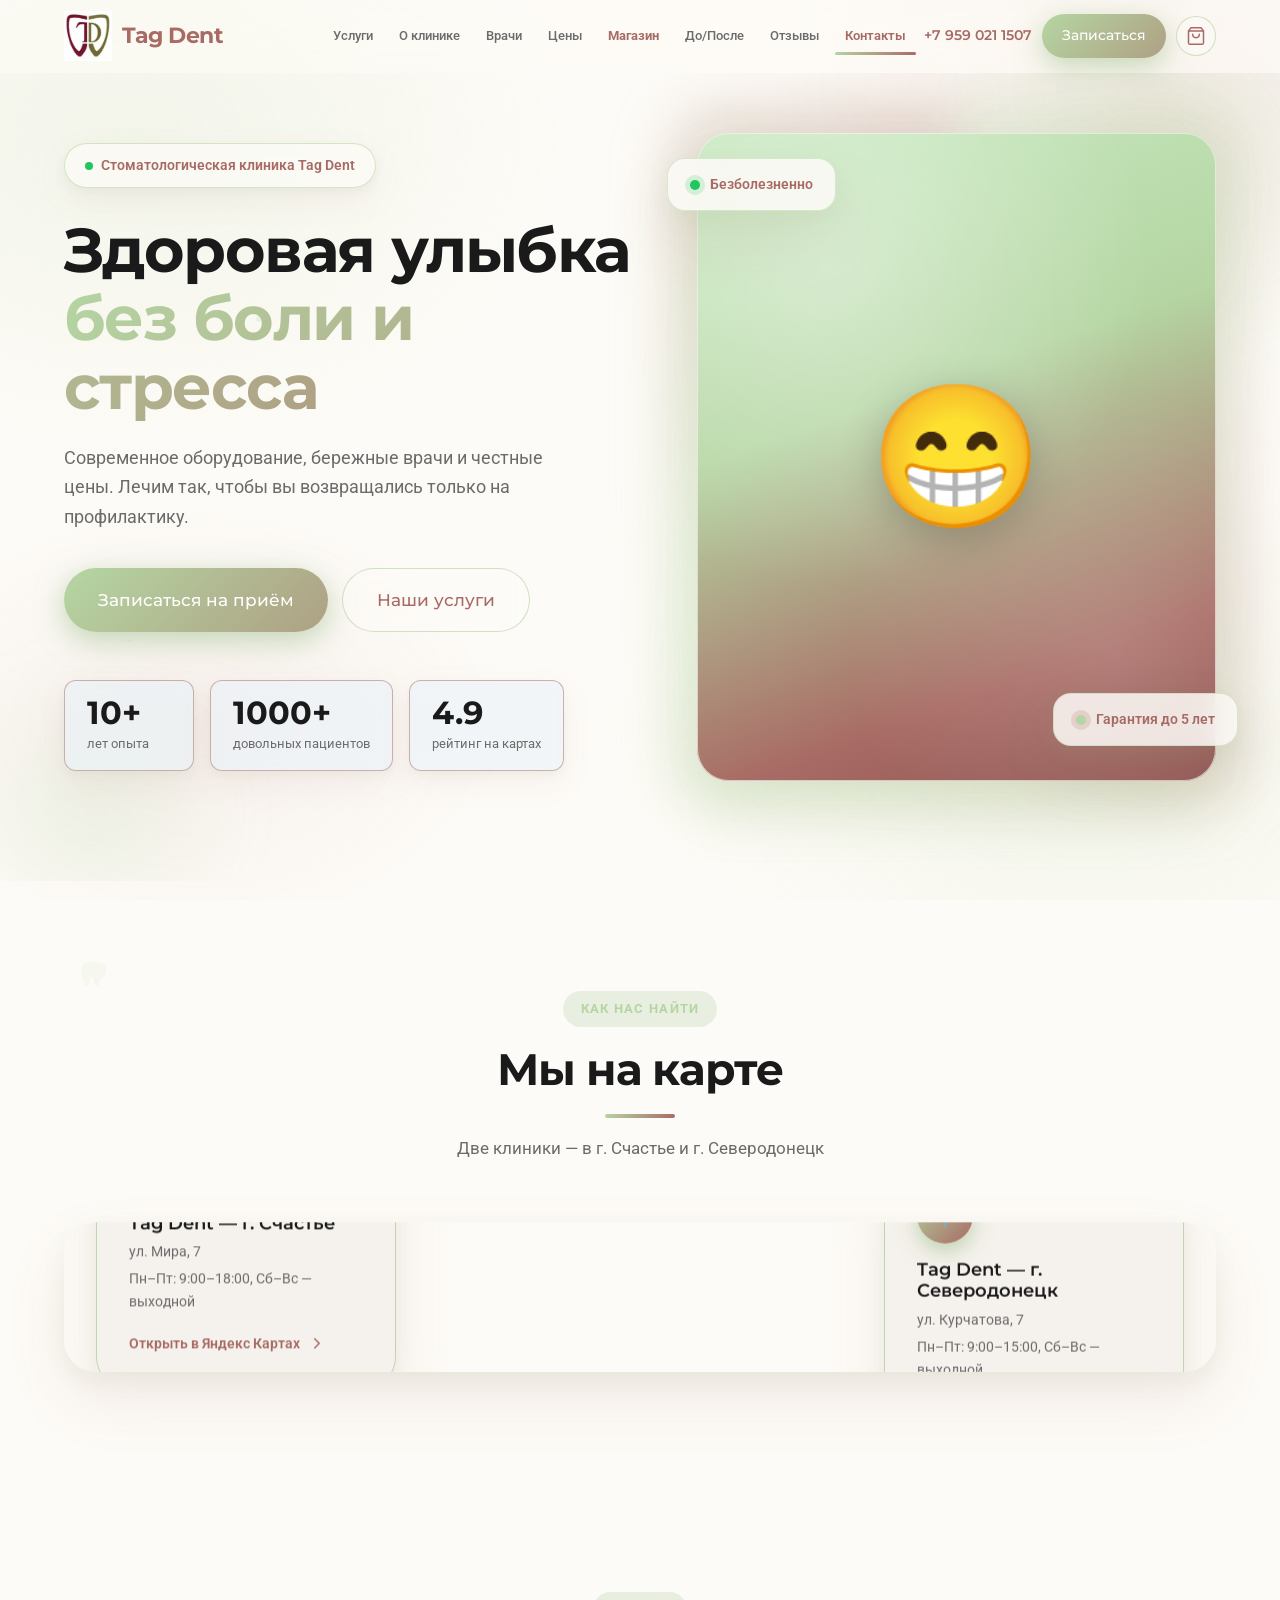
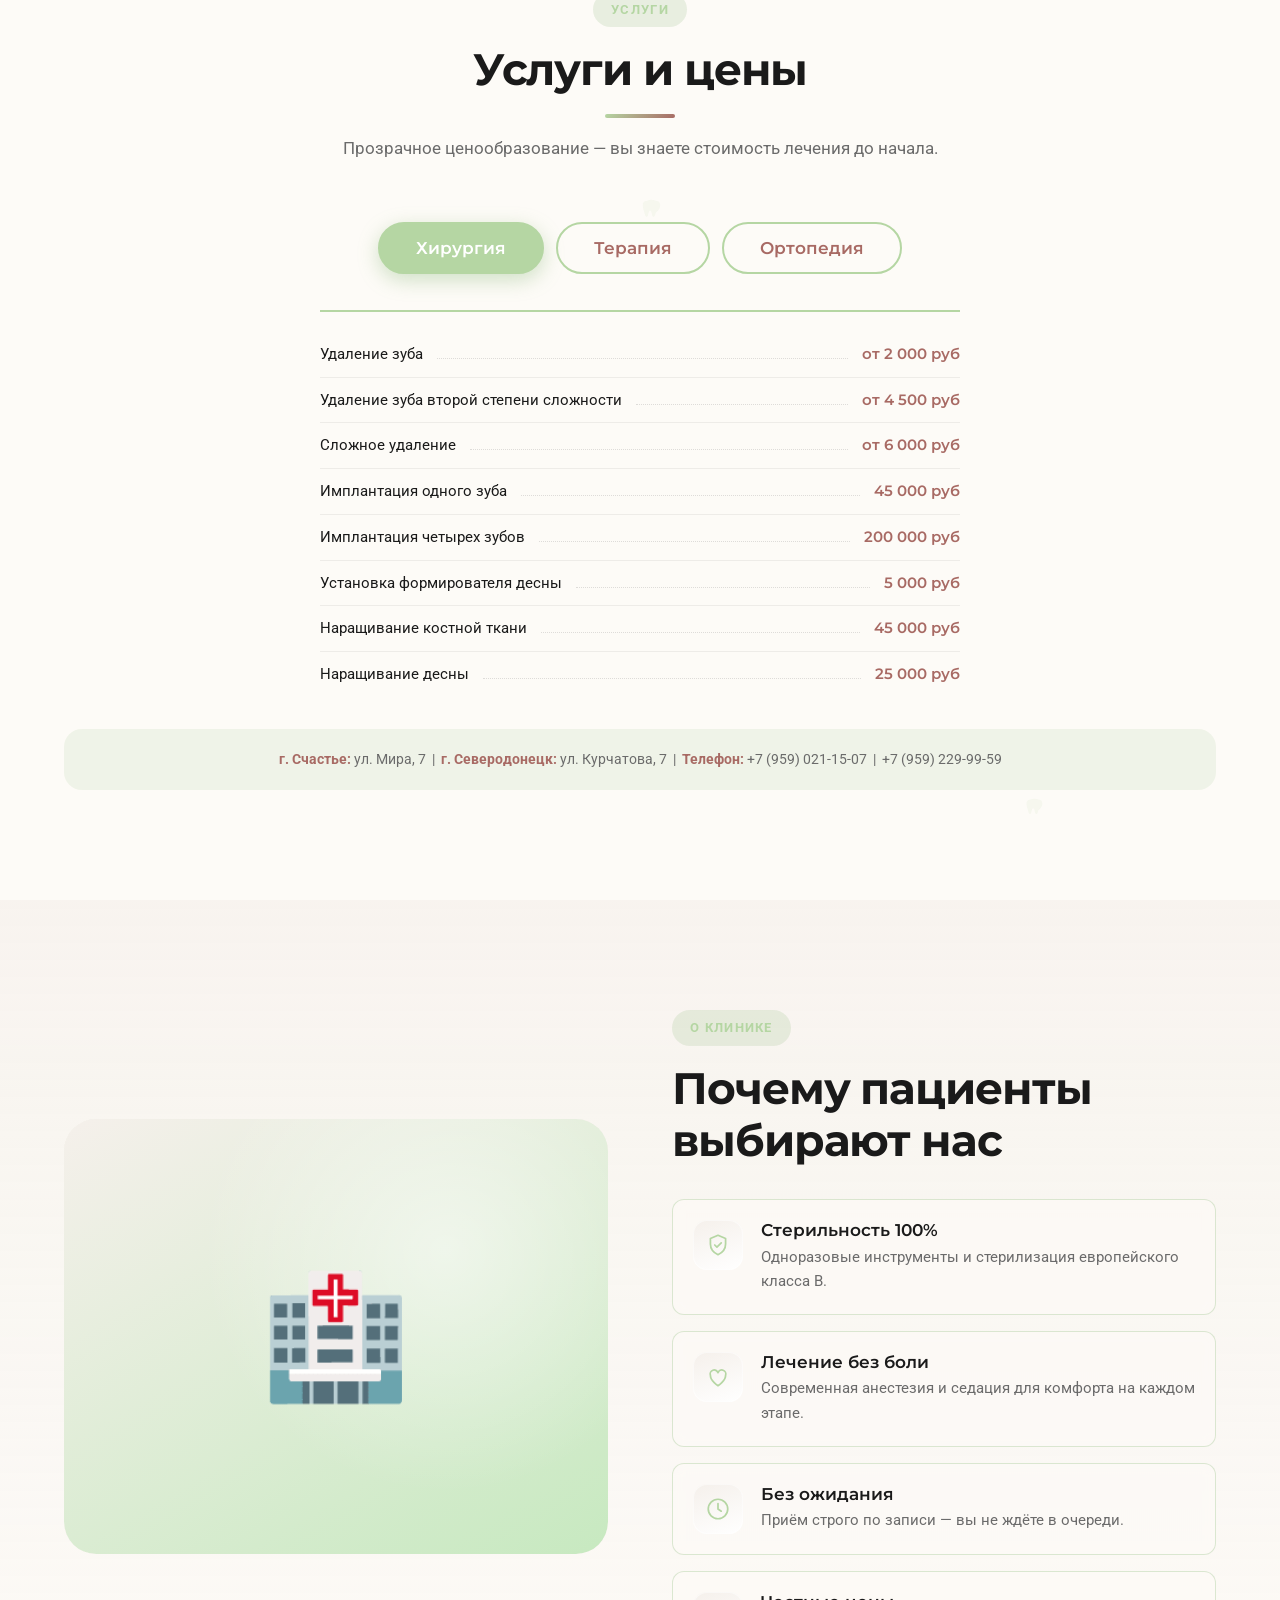
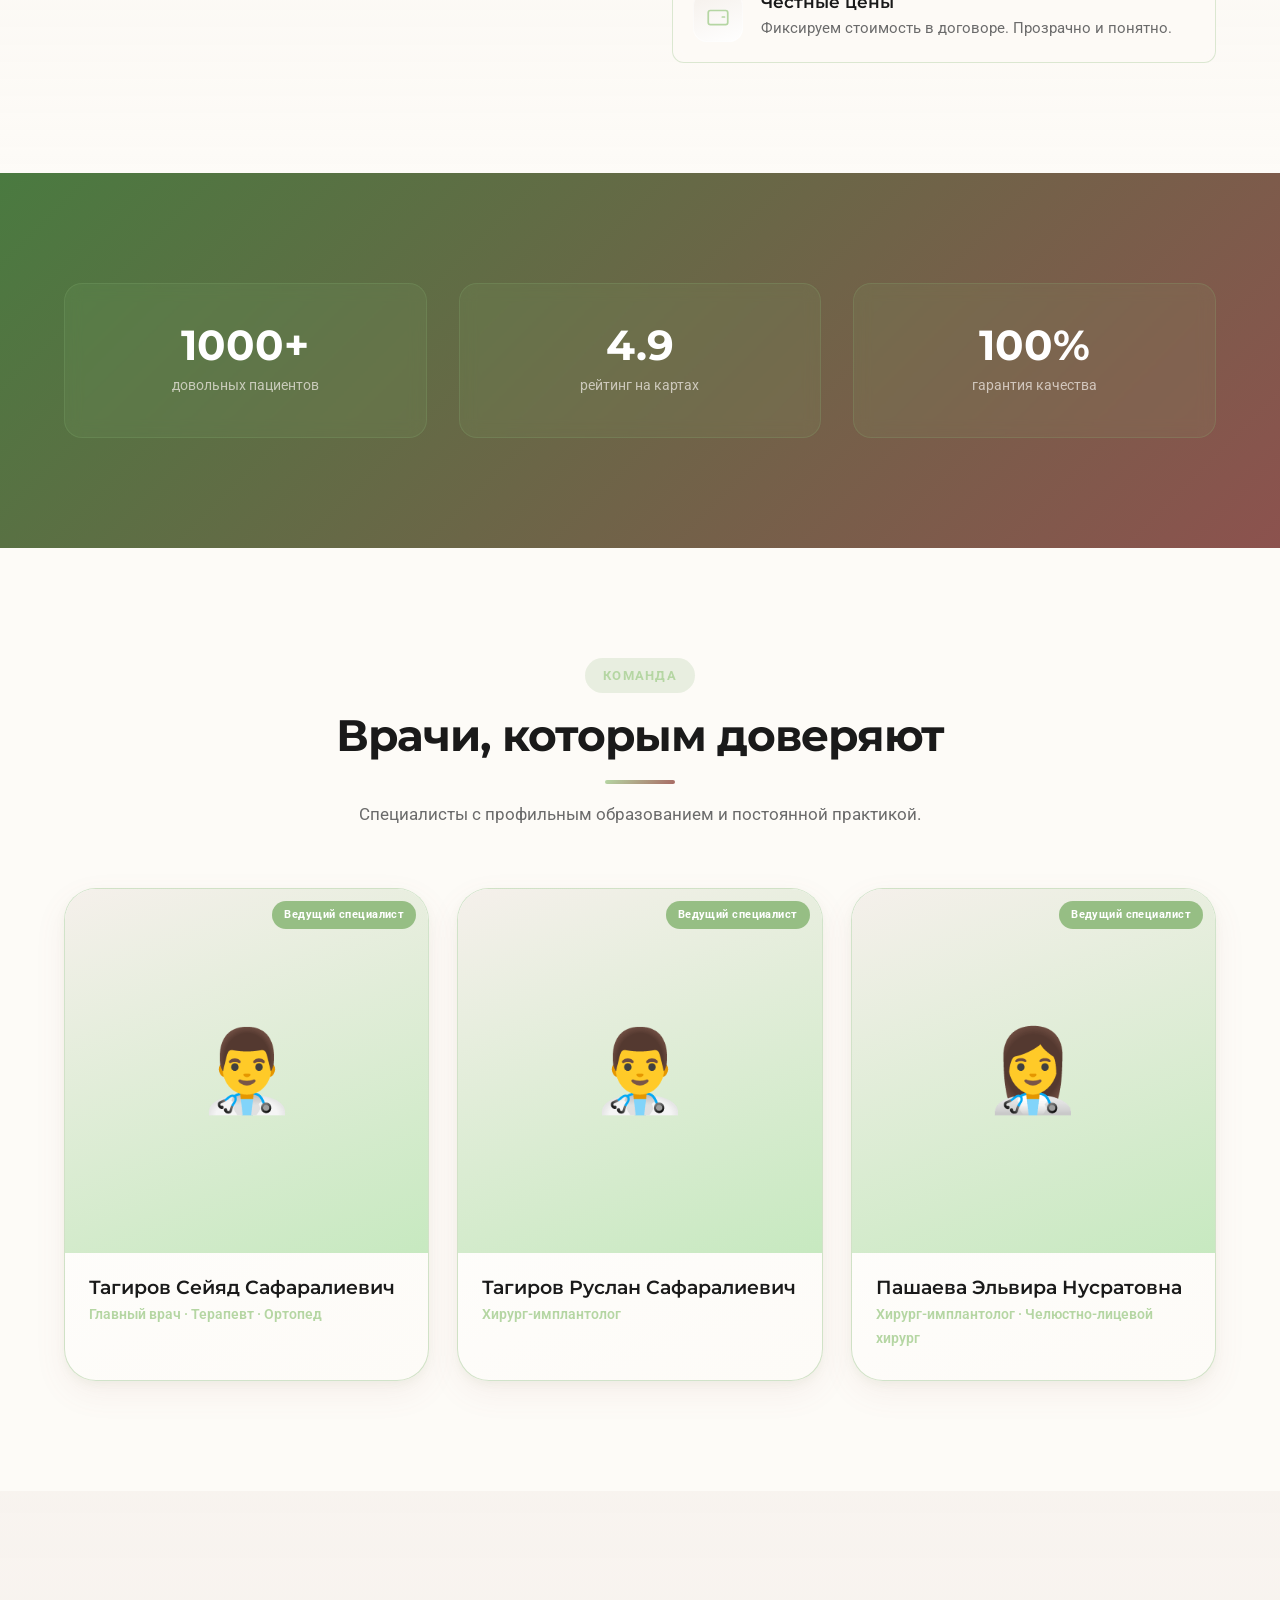
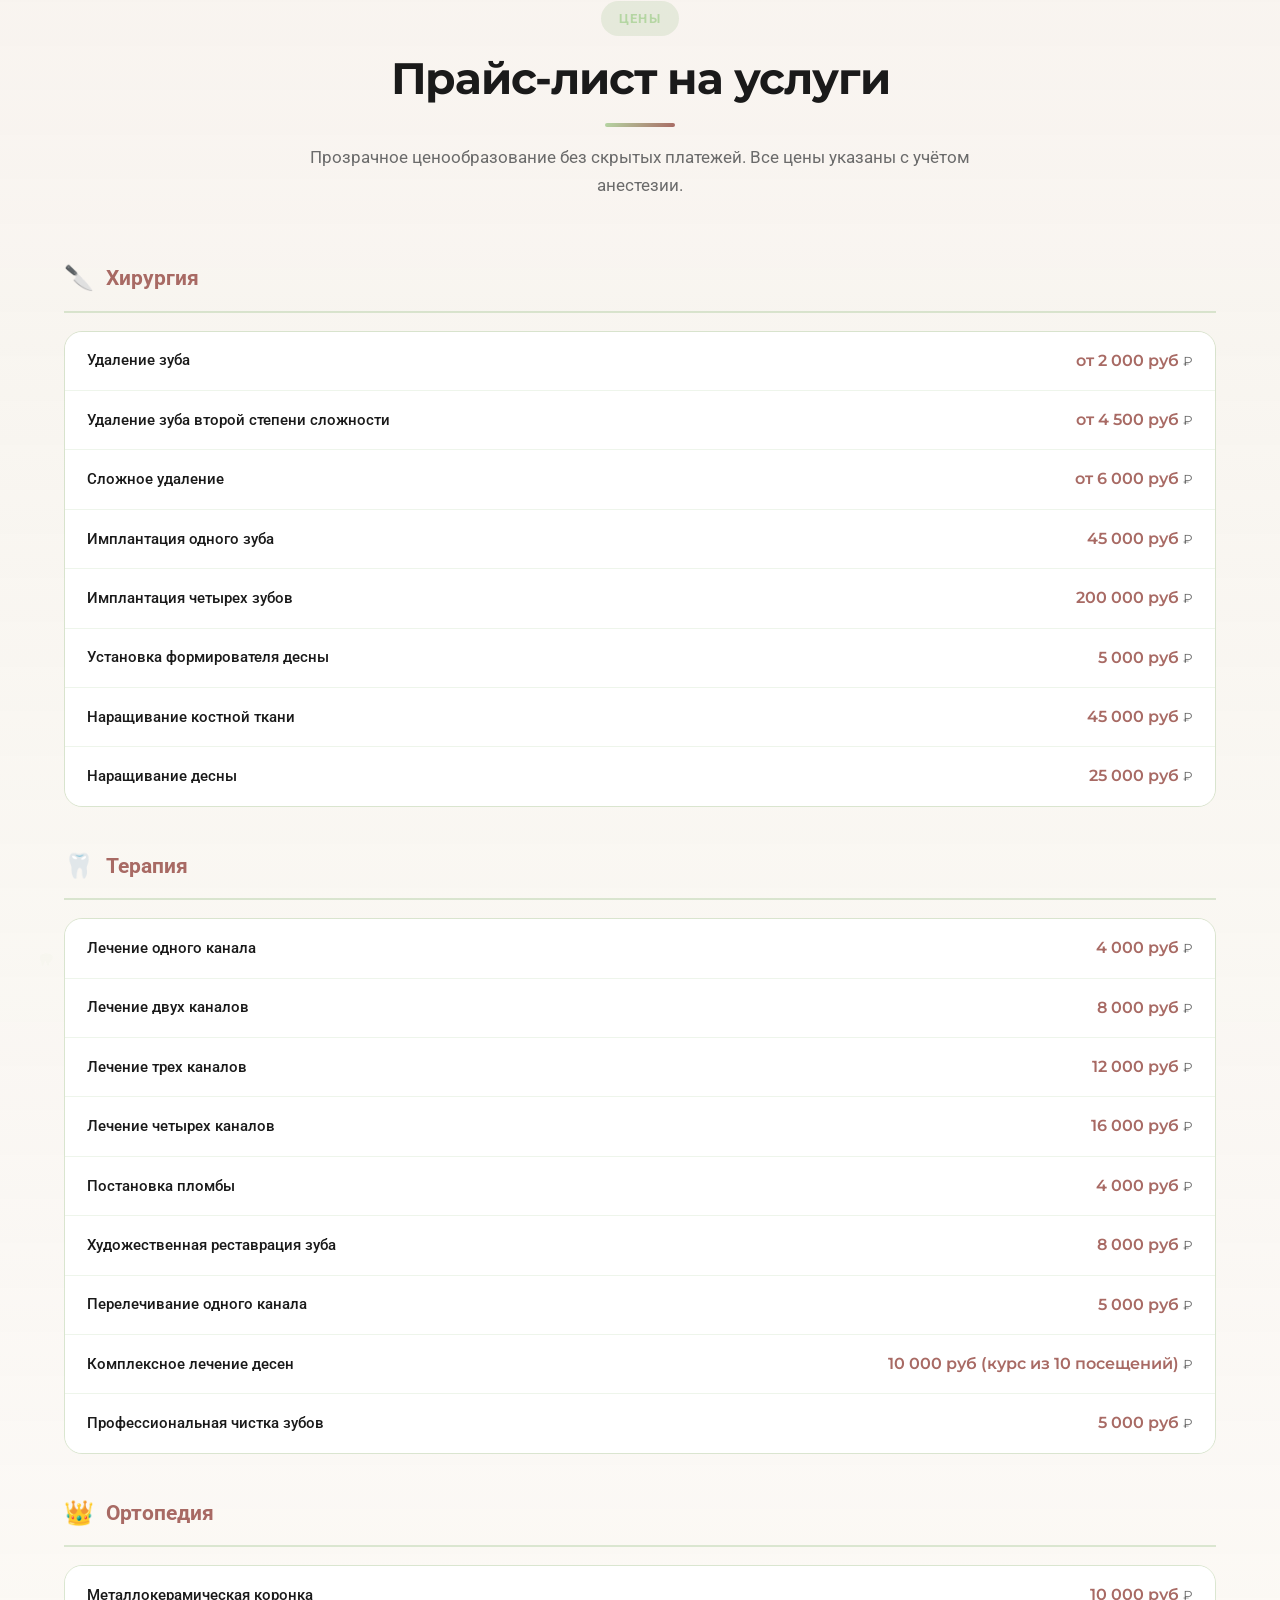
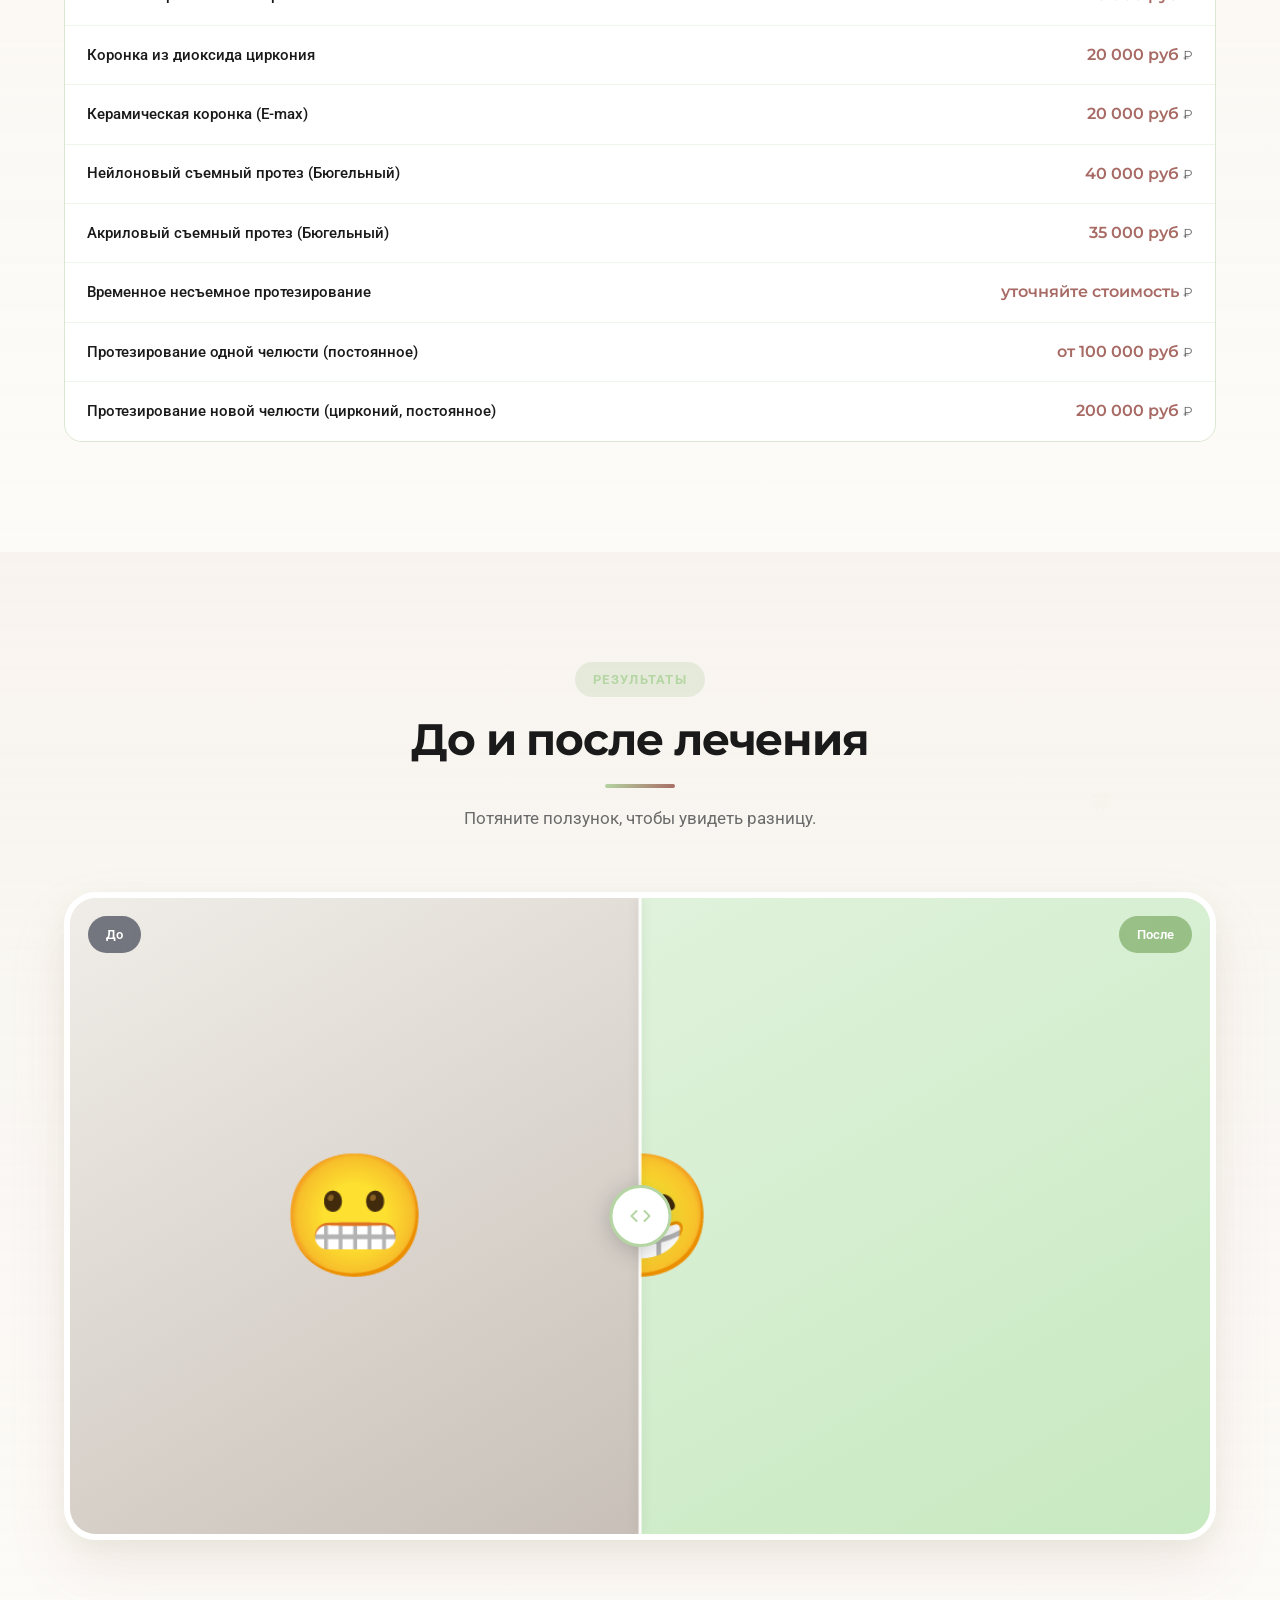
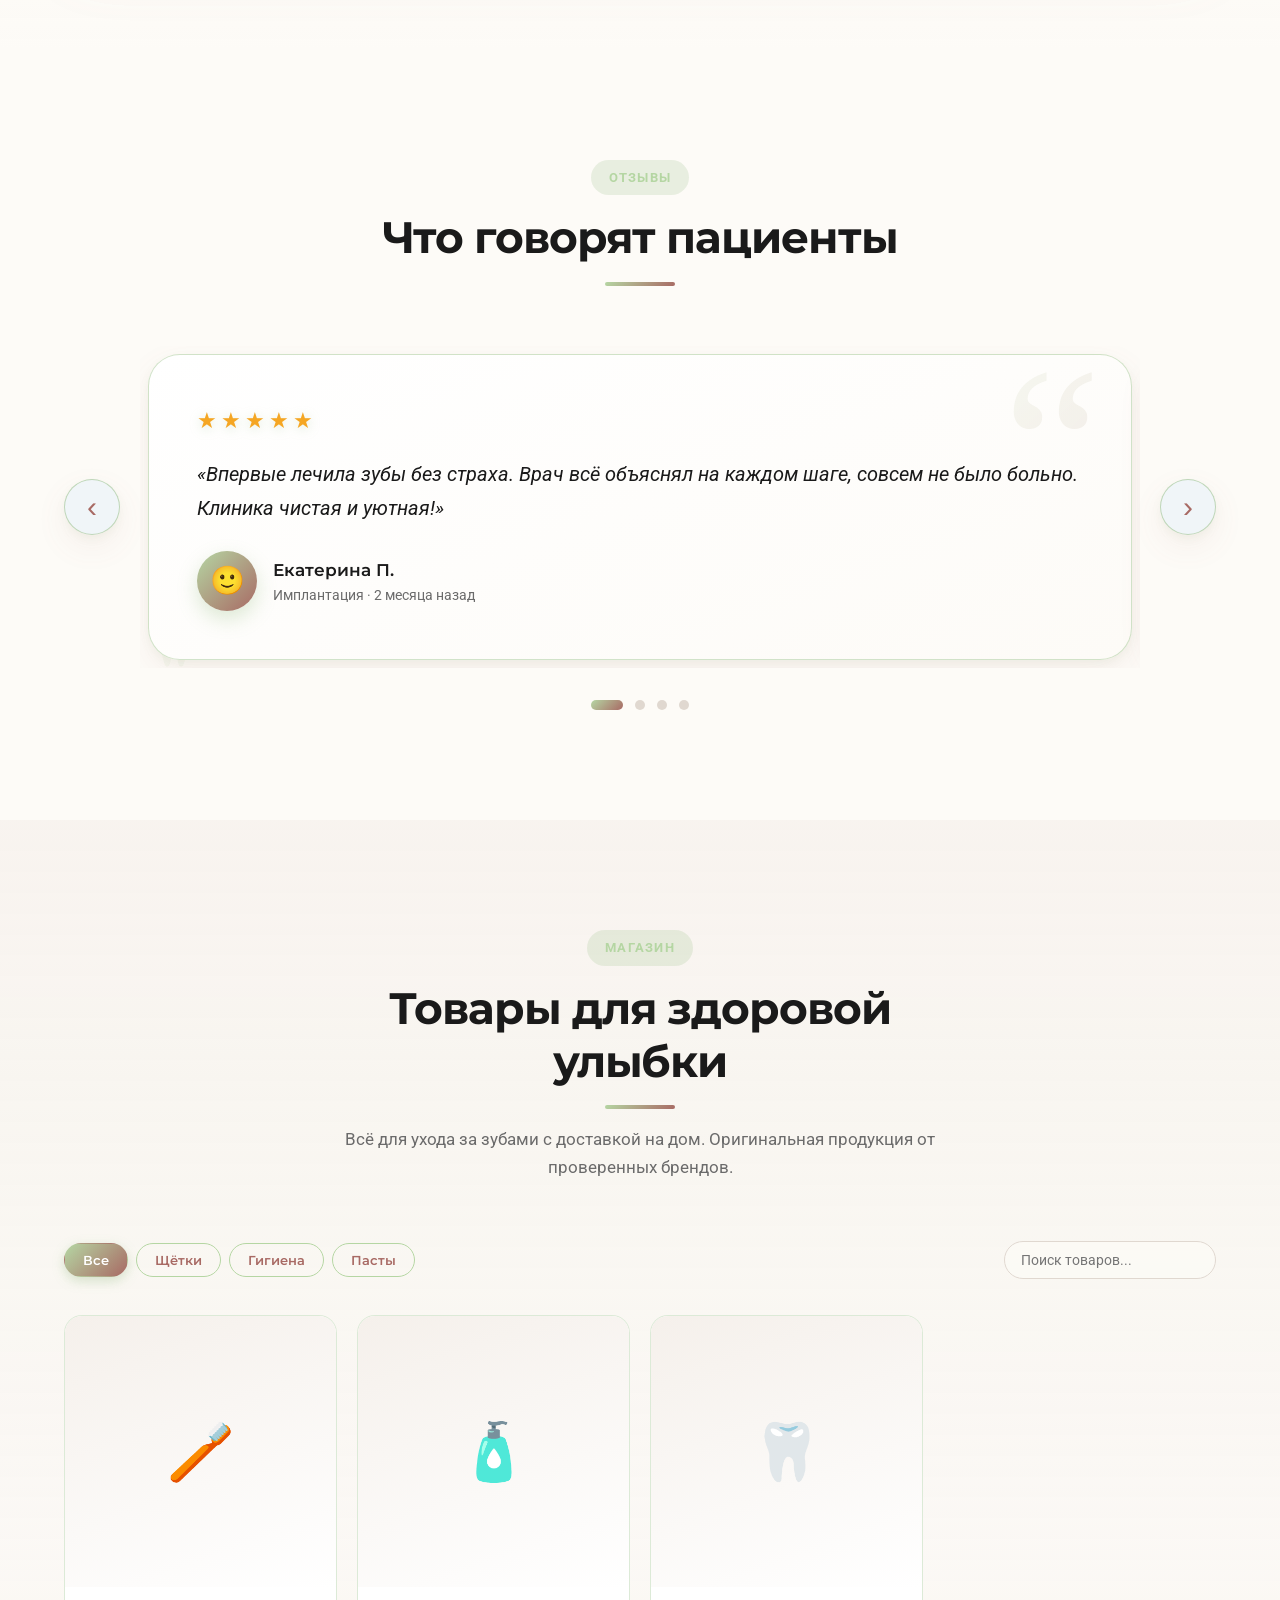
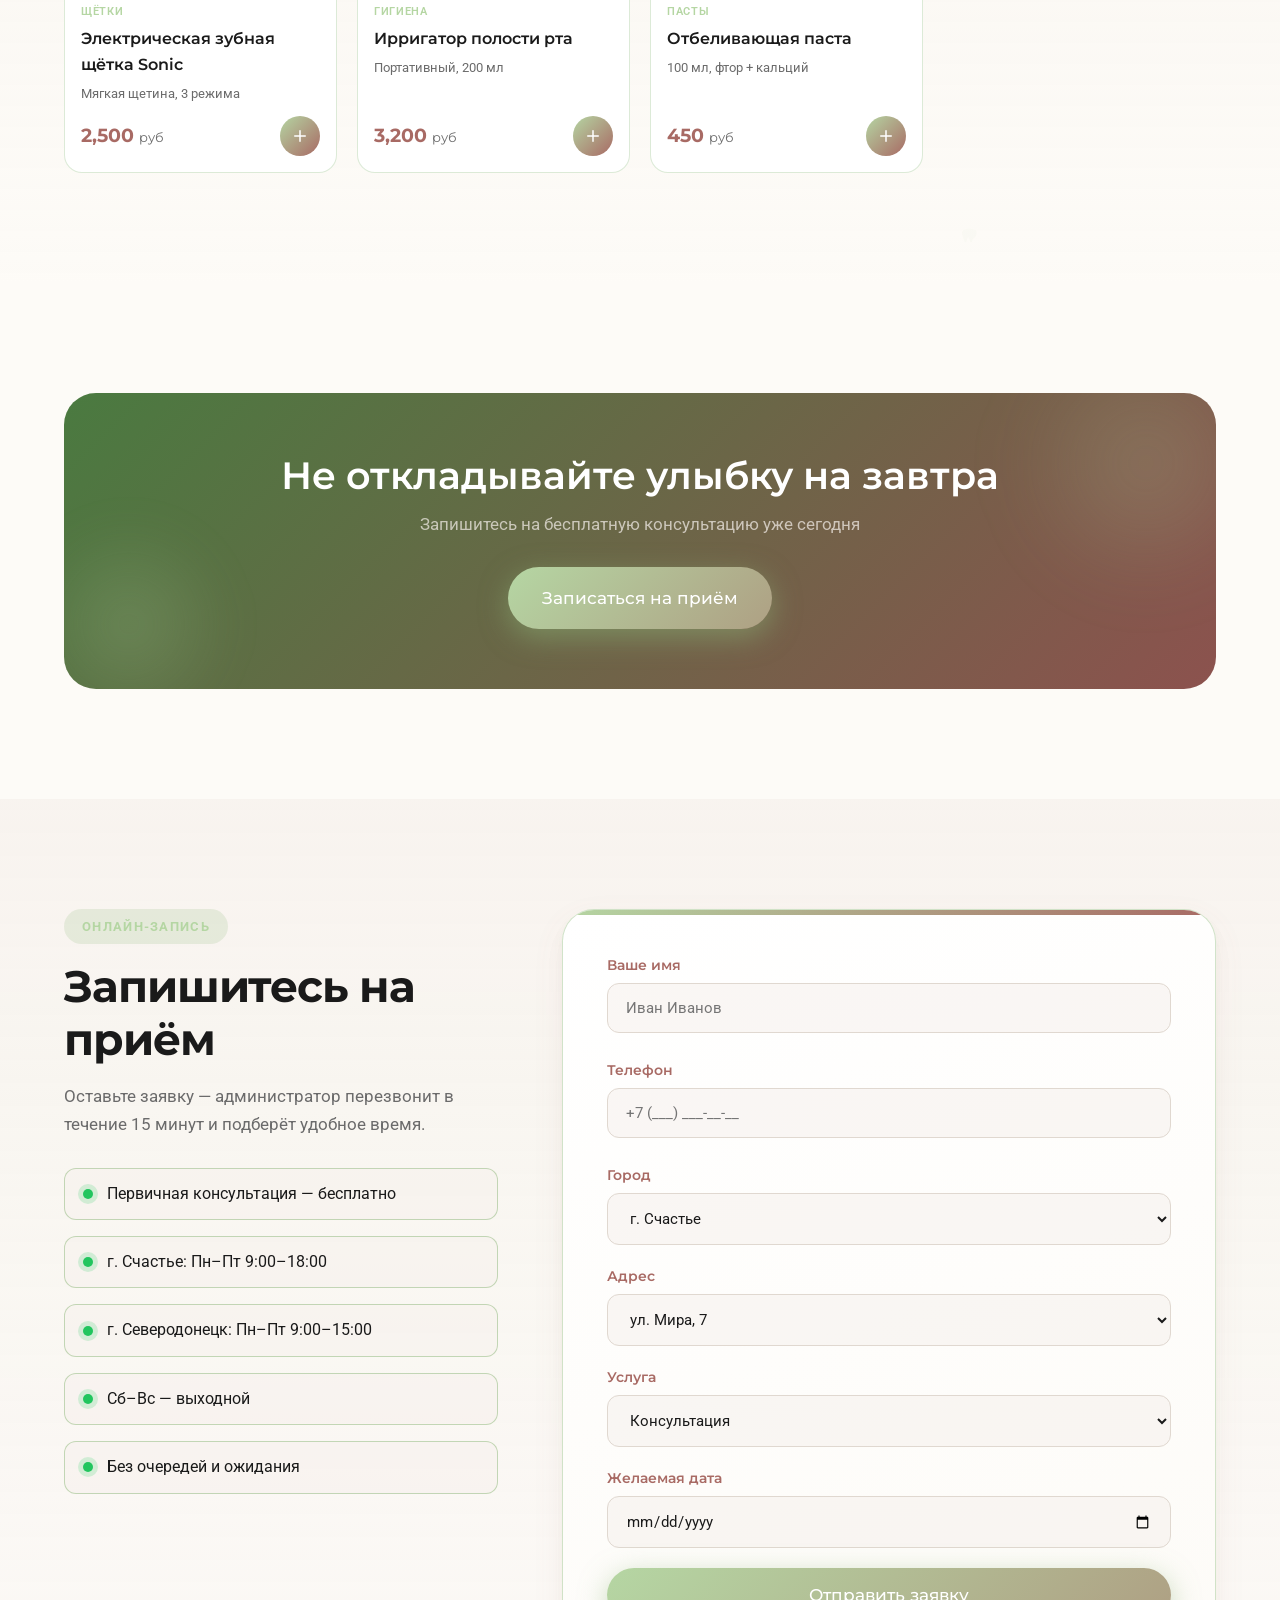
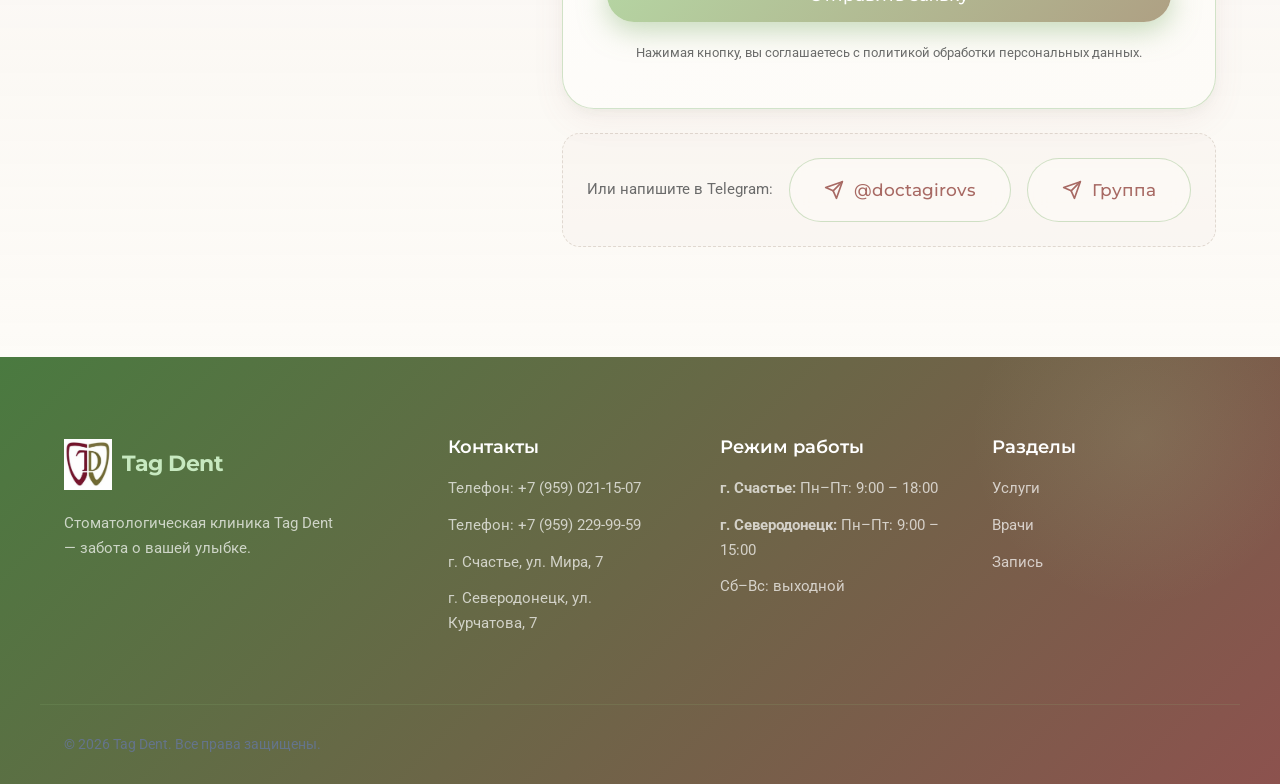
==== index.html @ d5d391d9 "Add files via upload" ====
<!DOCTYPE html>
<html lang="ru">
<head>
  <meta charset="UTF-8">
  <meta name="viewport" content="width=device-width, initial-scale=1.0">
  <title>Tag Dent — Стоматологическая клиника</title>
  <meta name="description" content="Стоматологическая клиника Tag Dent. Лечение зубов, имплантация, протезирование. Запись онлайн.">
  <link rel="preconnect" href="https://fonts.googleapis.com">
  <link rel="preconnect" href="https://fonts.gstatic.com" crossorigin>
  <link href="https://fonts.googleapis.com/css2?family=Montserrat:wght@500;600;700;800&family=Roboto:wght@300;400;500;700&display=swap" rel="stylesheet">
  <link rel="stylesheet" href="styles.css">
</head>
<body>
  <a href="#main" class="skip-link">Перейти к содержимому</a>

  <!-- FLOATING TEETH -->
  <div class="float-teeth" aria-hidden="true">
    <svg class="float-tooth" viewBox="0 0 24 24"><path d="M12 2c-2.5 0-3.5 1.2-5.2 1.2C4.8 3.2 3 4.6 3 7.5c0 3 1 5.4 1.8 8.3.7 2.6 1.2 4.7 2.4 4.7 1.3 0 1.5-1.8 2-3.9.4-1.8.9-3.1 1.8-3.1s1.4 1.3 1.8 3.1c.5 2.1.7 3.9 2 3.9 1.2 0 1.7-2.1 2.4-4.7C21 12.9 22 10.5 22 7.5c0-2.9-1.8-4.3-3.8-4.3C16.5 3.2 15.5 2 12 2Z" fill="currentColor"/></svg>
    <svg class="float-tooth" viewBox="0 0 24 24"><path d="M12 2c-2.5 0-3.5 1.2-5.2 1.2C4.8 3.2 3 4.6 3 7.5c0 3 1 5.4 1.8 8.3.7 2.6 1.2 4.7 2.4 4.7 1.3 0 1.5-1.8 2-3.9.4-1.8.9-3.1 1.8-3.1s1.4 1.3 1.8 3.1c.5 2.1.7 3.9 2 3.9 1.2 0 1.7-2.1 2.4-4.7C21 12.9 22 10.5 22 7.5c0-2.9-1.8-4.3-3.8-4.3C16.5 3.2 15.5 2 12 2Z" fill="currentColor"/></svg>
    <svg class="float-tooth" viewBox="0 0 24 24"><path d="M12 2c-2.5 0-3.5 1.2-5.2 1.2C4.8 3.2 3 4.6 3 7.5c0 3 1 5.4 1.8 8.3.7 2.6 1.2 4.7 2.4 4.7 1.3 0 1.5-1.8 2-3.9.4-1.8.9-3.1 1.8-3.1s1.4 1.3 1.8 3.1c.5 2.1.7 3.9 2 3.9 1.2 0 1.7-2.1 2.4-4.7C21 12.9 22 10.5 22 7.5c0-2.9-1.8-4.3-3.8-4.3C16.5 3.2 15.5 2 12 2Z" fill="currentColor"/></svg>
    <svg class="float-tooth" viewBox="0 0 24 24"><path d="M12 2c-2.5 0-3.5 1.2-5.2 1.2C4.8 3.2 3 4.6 3 7.5c0 3 1 5.4 1.8 8.3.7 2.6 1.2 4.7 2.4 4.7 1.3 0 1.5-1.8 2-3.9.4-1.8.9-3.1 1.8-3.1s1.4 1.3 1.8 3.1c.5 2.1.7 3.9 2 3.9 1.2 0 1.7-2.1 2.4-4.7C21 12.9 22 10.5 22 7.5c0-2.9-1.8-4.3-3.8-4.3C16.5 3.2 15.5 2 12 2Z" fill="currentColor"/></svg>
    <svg class="float-tooth" viewBox="0 0 24 24"><path d="M12 2c-2.5 0-3.5 1.2-5.2 1.2C4.8 3.2 3 4.6 3 7.5c0 3 1 5.4 1.8 8.3.7 2.6 1.2 4.7 2.4 4.7 1.3 0 1.5-1.8 2-3.9.4-1.8.9-3.1 1.8-3.1s1.4 1.3 1.8 3.1c.5 2.1.7 3.9 2 3.9 1.2 0 1.7-2.1 2.4-4.7C21 12.9 22 10.5 22 7.5c0-2.9-1.8-4.3-3.8-4.3C16.5 3.2 15.5 2 12 2Z" fill="currentColor"/></svg>
    <svg class="float-tooth" viewBox="0 0 24 24"><path d="M12 2c-2.5 0-3.5 1.2-5.2 1.2C4.8 3.2 3 4.6 3 7.5c0 3 1 5.4 1.8 8.3.7 2.6 1.2 4.7 2.4 4.7 1.3 0 1.5-1.8 2-3.9.4-1.8.9-3.1 1.8-3.1s1.4 1.3 1.8 3.1c.5 2.1.7 3.9 2 3.9 1.2 0 1.7-2.1 2.4-4.7C21 12.9 22 10.5 22 7.5c0-2.9-1.8-4.3-3.8-4.3C16.5 3.2 15.5 2 12 2Z" fill="currentColor"/></svg>
    <svg class="float-tooth" viewBox="0 0 24 24"><path d="M12 2c-2.5 0-3.5 1.2-5.2 1.2C4.8 3.2 3 4.6 3 7.5c0 3 1 5.4 1.8 8.3.7 2.6 1.2 4.7 2.4 4.7 1.3 0 1.5-1.8 2-3.9.4-1.8.9-3.1 1.8-3.1s1.4 1.3 1.8 3.1c.5 2.1.7 3.9 2 3.9 1.2 0 1.7-2.1 2.4-4.7C21 12.9 22 10.5 22 7.5c0-2.9-1.8-4.3-3.8-4.3C16.5 3.2 15.5 2 12 2Z" fill="currentColor"/></svg>
    <svg class="float-tooth" viewBox="0 0 24 24"><path d="M12 2c-2.5 0-3.5 1.2-5.2 1.2C4.8 3.2 3 4.6 3 7.5c0 3 1 5.4 1.8 8.3.7 2.6 1.2 4.7 2.4 4.7 1.3 0 1.5-1.8 2-3.9.4-1.8.9-3.1 1.8-3.1s1.4 1.3 1.8 3.1c.5 2.1.7 3.9 2 3.9 1.2 0 1.7-2.1 2.4-4.7C21 12.9 22 10.5 22 7.5c0-2.9-1.8-4.3-3.8-4.3C16.5 3.2 15.5 2 12 2Z" fill="currentColor"/></svg>
    <svg class="float-tooth" viewBox="0 0 24 24"><path d="M12 2c-2.5 0-3.5 1.2-5.2 1.2C4.8 3.2 3 4.6 3 7.5c0 3 1 5.4 1.8 8.3.7 2.6 1.2 4.7 2.4 4.7 1.3 0 1.5-1.8 2-3.9.4-1.8.9-3.1 1.8-3.1s1.4 1.3 1.8 3.1c.5 2.1.7 3.9 2 3.9 1.2 0 1.7-2.1 2.4-4.7C21 12.9 22 10.5 22 7.5c0-2.9-1.8-4.3-3.8-4.3C16.5 3.2 15.5 2 12 2Z" fill="currentColor"/></svg>
    <svg class="float-tooth" viewBox="0 0 24 24"><path d="M12 2c-2.5 0-3.5 1.2-5.2 1.2C4.8 3.2 3 4.6 3 7.5c0 3 1 5.4 1.8 8.3.7 2.6 1.2 4.7 2.4 4.7 1.3 0 1.5-1.8 2-3.9.4-1.8.9-3.1 1.8-3.1s1.4 1.3 1.8 3.1c.5 2.1.7 3.9 2 3.9 1.2 0 1.7-2.1 2.4-4.7C21 12.9 22 10.5 22 7.5c0-2.9-1.8-4.3-3.8-4.3C16.5 3.2 15.5 2 12 2Z" fill="currentColor"/></svg>
  </div>

  <!-- MODAL -->
  <div class="modal-overlay" id="modalOverlay">
    <div class="modal" id="modalContent"></div>
  </div>

  <header class="header" id="header">
    <div class="container header__inner">
      <a href="#" class="logo" aria-label="Tag Dent, на главную">
        <img src="logo.png" alt="Tag Dent" class="logo__img" onerror="this.style.display='none'">
        <span class="logo__text">Tag Dent</span>
      </a>

      <nav class="nav" id="nav" aria-label="Основная навигация">
        <a href="#services" class="nav__link">Услуги</a>
        <a href="#about" class="nav__link">О клинике</a>
        <a href="#doctors" class="nav__link">Врачи</a>
        <a href="#pricelist" class="nav__link">Цены</a>
        <a href="#shop" class="nav__link nav__link--shop">Магазин</a>
        <a href="#results" class="nav__link">До/После</a>
        <a href="#reviews" class="nav__link">Отзывы</a>
        <a href="#contacts" class="nav__link">Контакты</a>
      </nav>

      <div class="header__actions">
        <a href="tel:+79590211507" class="header__phone" id="phoneLink">+7 959 021 1507</a>
        <a href="#booking" class="btn btn--primary btn--sm" id="headerBookBtn">Записаться</a>
        <button class="cart-btn" id="cartBtn" aria-label="Корзина">
          <svg viewBox="0 0 24 24" fill="none" width="20" height="20"><path d="M6 2L3 6v14a2 2 0 0 0 2 2h14a2 2 0 0 0 2-2V6l-3-4z" stroke="currentColor" stroke-width="1.8" stroke-linejoin="round"/><path d="M3 6h18" stroke="currentColor" stroke-width="1.8"/><path d="M16 10a4 4 0 0 1-8 0" stroke="currentColor" stroke-width="1.8" stroke-linecap="round"/></svg>
          <span class="cart-btn__count" id="cartCount">0</span>
        </button>
      </div>

      <button class="burger" id="burger" aria-label="Открыть меню" aria-expanded="false" aria-controls="nav">
        <span></span><span></span><span></span>
      </button>
    </div>
  </header>

  <main id="main">
    <!-- HERO -->
    <section class="hero">
      <div class="float-shape float-shape--1"></div>
      <div class="float-shape float-shape--2"></div>
      <div class="float-shape float-shape--3"></div>
      <div class="hero__bg-particles">
        <div class="particle"></div><div class="particle"></div><div class="particle"></div><div class="particle"></div><div class="particle"></div>
      </div>
      <div class="container hero__inner">
        <div class="hero__content">
          <span class="badge reveal"><span class="badge__dot"></span> Стоматологическая клиника Tag Dent</span>
          <h1 class="hero__title reveal">Здоровая улыбка <span class="text-gradient">без боли и стресса</span></h1>
          <p class="hero__text reveal">Современное оборудование, бережные врачи и честные цены. Лечим так, чтобы вы возвращались только на профилактику.</p>
          <div class="hero__cta reveal">
            <a href="#booking" class="btn btn--primary btn--lg">Записаться на приём</a>
            <a href="#services" class="btn btn--ghost btn--lg">Наши услуги</a>
          </div>
          <ul class="hero__trust reveal">
            <li><strong>10+</strong><span>лет опыта</span></li>
            <li><strong>1000+</strong><span>довольных пациентов</span></li>
            <li><strong>4.9</strong><span>рейтинг на картах</span></li>
          </ul>
        </div>
        <div class="hero__visual reveal">
          <div class="hero__card">
            <div class="hero__card-img" role="img" aria-label="Улыбающийся пациент"></div>
            <div class="hero__floating hero__floating--1">
              <span class="dot dot--green"></span> Безболезненно
            </div>
            <div class="hero__floating hero__floating--2">
              <span class="dot dot--blue"></span> Гарантия до 5 лет
            </div>
          </div>
        </div>
      </div>
    </section>

    <!-- MAP -->
    <section class="section map-section" id="map">
      <div class="container">
        <div class="section__head reveal">
          <span class="section__eyebrow">Как нас найти</span>
          <h2 class="section__title">Мы на карте</h2>
          <p class="section__subtitle">Две клиники — в г. Счастье и г. Северодонецк</p>
        </div>
        <div class="map-wrap reveal">
          <iframe src="https://yandex.ru/map-widget/v1/?ll=38.4499%2C48.9382&z=12&text=%D0%B3.%20%D0%A1%D1%87%D0%B0%D1%81%D1%82%D1%8C%D0%B5%2C%20%D1%83%D0%BB.%20%D0%9C%D0%B8%D1%80%D0%B0%2C%207&pt=38.4180%2C48.9289~38.4819%2C48.9475"
            width="100%" height="840" loading="lazy" allowfullscreen title="Карта проезда"></iframe>
          <div class="map-card map-card--left">
            <div class="map-card__pin">📍</div>
            <h3>Tag Dent — г. Счастье</h3>
            <p>ул. Мира, 7</p>
            <p>Пн–Пт: 9:00–18:00, Сб–Вс — выходной</p>
            <a href="https://yandex.ru/maps/?text=%D0%B3.%20%D0%A1%D1%87%D0%B0%D1%81%D1%82%D1%8C%D0%B5%2C%20%D1%83%D0%BB%D0%B8%D1%86%D0%B0%20%D0%9C%D0%B8%D1%80%D0%B0%2C%207" target="_blank" rel="noopener" class="map-card__btn">
              Открыть в Яндекс Картах
              <svg viewBox="0 0 24 24" fill="none"><path d="M9 6l6 6-6 6" stroke="currentColor" stroke-width="2" stroke-linecap="round" stroke-linejoin="round"/></svg>
            </a>
          </div>
          <div class="map-card map-card--right">
            <div class="map-card__pin">📍</div>
            <h3>Tag Dent — г. Северодонецк</h3>
            <p>ул. Курчатова, 7</p>
            <p>Пн–Пт: 9:00–15:00, Сб–Вс — выходной</p>
            <a href="https://yandex.ru/maps/?text=%D0%B3.%20%D0%A1%D0%B5%D0%B2%D0%B5%D1%80%D0%BE%D0%B4%D0%BE%D0%BD%D0%B5%D1%86%D0%BA%2C%20%D1%83%D0%BB%D0%B8%D1%86%D0%B0%20%D0%9A%D1%83%D1%80%D1%87%D0%B0%D1%82%D0%BE%D0%B2%D0%B0%2C%207" target="_blank" rel="noopener" class="map-card__btn">
              Открыть в Яндекс Картах
              <svg viewBox="0 0 24 24" fill="none"><path d="M9 6l6 6-6 6" stroke="currentColor" stroke-width="2" stroke-linecap="round" stroke-linejoin="round"/></svg>
            </a>
          </div>
        </div>
      </div>
    </section>

    <!-- SERVICES -->
    <section class="section" id="services">
      <div class="container">
        <div class="section__head reveal">
          <span class="section__eyebrow">Услуги</span>
          <h2 class="section__title">Услуги и цены</h2>
          <p class="section__subtitle">Прозрачное ценообразование — вы знаете стоимость лечения до начала.</p>
        </div>
        <div class="services__grid" id="servicesGrid"></div>
      </div>
    </section>

    <!-- ABOUT / ADVANTAGES -->
    <section class="section section--tint" id="about">
      <div class="container about">
        <div class="about__media reveal"><div class="about__media-inner"></div></div>
        <div class="about__content">
          <span class="section__eyebrow">О клинике</span>
          <h2 class="section__title">Почему пациенты выбирают нас</h2>
          <ul class="about__list" id="advList"></ul>
        </div>
      </div>
    </section>

    <!-- STATS -->
    <section class="section section--dark">
      <div class="container">
        <div class="stats" id="statsGrid"></div>
      </div>
    </section>

    <!-- DOCTORS -->
    <section class="section" id="doctors">
      <div class="container">
        <div class="section__head reveal">
          <span class="section__eyebrow">Команда</span>
          <h2 class="section__title">Врачи, которым доверяют</h2>
          <p class="section__subtitle">Специалисты с профильным образованием и постоянной практикой.</p>
        </div>
        <div class="doctors__grid" id="doctorsGrid"></div>
      </div>
    </section>

    <!-- PRICELIST -->
    <section class="section section--tint" id="pricelist">
      <div class="container">
        <div class="section__head reveal">
          <span class="section__eyebrow">Цены</span>
          <h2 class="section__title">Прайс-лист на услуги</h2>
          <p class="section__subtitle">Прозрачное ценообразование без скрытых платежей. Все цены указаны с учётом анестезии.</p>
        </div>
        <div class="pricelist reveal" id="pricelistGrid"></div>
      </div>
    </section>

    <!-- BEFORE / AFTER -->
    <section class="section section--tint" id="results">
      <div class="container">
        <div class="section__head reveal">
          <span class="section__eyebrow">Результаты</span>
          <h2 class="section__title">До и после лечения</h2>
          <p class="section__subtitle">Потяните ползунок, чтобы увидеть разницу.</p>
        </div>
        <div class="ba reveal" id="baSlider">
          <div class="ba__img ba__img--after" aria-hidden="true"><span class="ba__tag ba__tag--after">После</span></div>
          <div class="ba__img ba__img--before" id="baBefore"><span class="ba__tag ba__tag--before">До</span></div>
          <input type="range" min="0" max="100" value="50" class="ba__range" id="baRange" aria-label="Сравнение до и после">
          <div class="ba__handle" id="baHandle" aria-hidden="true">
            <svg viewBox="0 0 24 24" width="20" height="20"><path d="M8 7l-5 5 5 5M16 7l5 5-5 5" stroke="currentColor" stroke-width="2" fill="none" stroke-linecap="round" stroke-linejoin="round"/></svg>
          </div>
        </div>
      </div>
    </section>

    <!-- REVIEWS -->
    <section class="section" id="reviews">
      <div class="container">
        <div class="section__head reveal">
          <span class="section__eyebrow">Отзывы</span>
          <h2 class="section__title">Что говорят пациенты</h2>
        </div>
        <div class="reviews reveal">
          <button class="reviews__nav reviews__nav--prev" id="revPrev" aria-label="Предыдущий отзыв">‹</button>
          <div class="reviews__viewport">
            <div class="reviews__track" id="reviewsTrack"></div>
          </div>
          <button class="reviews__nav reviews__nav--next" id="revNext" aria-label="Следующий отзыв">›</button>
        </div>
        <div class="reviews__dots" id="reviewsDots"></div>
      </div>
    </section>

    <!-- SHOP -->
    <section class="section section--tint" id="shop">
      <div class="container">
        <div class="section__head reveal">
          <span class="section__eyebrow">Магазин</span>
          <h2 class="section__title">Товары для здоровой улыбки</h2>
          <p class="section__subtitle">Всё для ухода за зубами с доставкой на дом. Оригинальная продукция от проверенных брендов.</p>
        </div>
        <div class="shop__toolbar reveal">
          <div class="shop__cats" id="shopCats"></div>
          <div class="shop__search">
            <input type="text" id="shopSearch" placeholder="Поиск товаров...">
          </div>
        </div>
        <div class="shop__grid" id="shopGrid"></div>
        <div class="shop__empty" id="shopEmpty">
          <p>Товары временно отсутствуют. Загляните позже!</p>
        </div>
      </div>
    </section>

    <!-- CART MODAL -->
    <div class="cart-modal-overlay" id="cartModalOverlay">
      <div class="cart-modal" id="cartModal">
        <div class="cart-modal__header">
          <h3>Корзина</h3>
          <button class="cart-modal__close" id="cartModalClose">&times;</button>
        </div>
        <div class="cart-modal__body" id="cartModalBody">
          <div class="cart-empty" id="cartEmpty">Корзина пуста</div>
          <div class="cart-items" id="cartItems"></div>
          <div class="cart-total" id="cartTotal">
            <span>Итого:</span>
            <span id="cartTotalSum">0 руб</span>
          </div>
        </div>
        <div class="cart-modal__footer" id="cartModalFooter" style="display:none">
          <form class="cart-form" id="cartForm" novalidate>
            <div class="field">
              <label for="co-name">Ваше имя *</label>
              <input type="text" id="co-name" name="name" required placeholder="Иван Иванов">
              <span class="field__error" data-for="co-name"></span>
            </div>
            <div class="field">
              <label for="co-phone">Телефон *</label>
              <input type="tel" id="co-phone" name="phone" required placeholder="+7 (___) ___-__-__">
              <span class="field__error" data-for="co-phone"></span>
            </div>
            <div class="field">
              <label for="co-address">Адрес доставки</label>
              <input type="text" id="co-address" name="address" placeholder="ул. Мира, д. 7, кв. 5">
            </div>
            <div class="field">
              <label for="co-comment">Комментарий к заказу</label>
              <textarea id="co-comment" name="comment" rows="2" placeholder="Удобное время, домофон и т.п."></textarea>
            </div>
            <button type="submit" class="btn btn--primary btn--lg btn--block">Оформить заказ</button>
            <div class="cart__success" id="cartSuccess">
              <span class="dot dot--green"></span> Заказ отправлен! Мы свяжемся с вами для подтверждения.
            </div>
          </form>
        </div>
      </div>
    </div>

    <!-- CTA BANNER -->
    <section class="section">
      <div class="container">
        <div class="cta-banner reveal">
          <h2>Не откладывайте улыбку на завтра</h2>
          <p>Запишитесь на бесплатную консультацию уже сегодня</p>
          <a href="#booking" class="btn btn--primary btn--lg">Записаться на приём</a>
        </div>
      </div>
    </section>

    <!-- BOOKING -->
    <section class="section section--tint" id="booking">
      <div class="container booking">
        <div class="booking__info">
          <span class="section__eyebrow">Онлайн-запись</span>
          <h2 class="section__title">Запишитесь на приём</h2>
          <p class="section__subtitle">Оставьте заявку — администратор перезвонит в течение 15 минут и подберёт удобное время.</p>
          <ul class="booking__perks">
            <li><span class="dot dot--green"></span> Первичная консультация — бесплатно</li>
            <li><span class="dot dot--green"></span> г. Счастье: Пн–Пт 9:00–18:00</li>
            <li><span class="dot dot--green"></span> г. Северодонецк: Пн–Пт 9:00–15:00</li>
            <li><span class="dot dot--green"></span> Сб–Вс — выходной</li>
            <li><span class="dot dot--green"></span> Без очередей и ожидания</li>
          </ul>
        </div>
        <div class="booking__right">
          <form class="booking__form card" id="bookingForm" novalidate>
            <div class="field">
              <label for="bf-name">Ваше имя</label>
              <input type="text" id="bf-name" name="name" required placeholder="Иван Иванов" autocomplete="name">
              <span class="field__error" data-for="bf-name"></span>
            </div>
            <div class="field">
              <label for="bf-phone">Телефон</label>
              <input type="tel" id="bf-phone" name="phone" required placeholder="+7 (___) ___-__-__" autocomplete="tel">
              <span class="field__error" data-for="bf-phone"></span>
            </div>
            <div class="field">
              <label for="bf-city">Город</label>
              <select id="bf-city" name="city">
                <option value="Счастье">г. Счастье</option>
                <option value="Северодонецк">г. Северодонецк</option>
              </select>
            </div>
            <div class="field">
              <label for="bf-address">Адрес</label>
              <select id="bf-address" name="address">
                <option value="ул. Мира, 7">ул. Мира, 7</option>
                <option value="ул. Курчатова, 7">ул. Курчатова, 7</option>
              </select>
            </div>
            <div class="field">
              <label for="bf-service">Услуга</label>
              <select id="bf-service" name="service"></select>
            </div>
            <div class="field">
              <label for="bf-date">Желаемая дата</label>
              <input type="date" id="bf-date" name="date">
            </div>
            <button type="submit" class="btn btn--primary btn--lg btn--block">Отправить заявку</button>
            <p class="booking__note">Нажимая кнопку, вы соглашаетесь с политикой обработки персональных данных.</p>
            <div class="booking__success" id="bookingSuccess">
              <span class="dot dot--green"></span> Заявка отправлена! Мы скоро свяжемся с вами.
            </div>
          </form>
          <div class="booking__tg">
            <span>Или напишите в Telegram:</span>
            <a href="https://t.me/doctagirovs" target="_blank" rel="noopener" class="btn btn--ghost btn--lg">
              <svg viewBox="0 0 24 24" fill="none" width="20" height="20"><path d="M22 2L11 13" stroke="currentColor" stroke-width="2" stroke-linecap="round"/><path d="M22 2L15 22L11 13L2 9L22 2Z" stroke="currentColor" stroke-width="2" stroke-linecap="round" stroke-linejoin="round"/></svg>
              @doctagirovs
            </a>
            <a href="https://t.me/stomatologiyasever" target="_blank" rel="noopener" class="btn btn--ghost btn--lg">
              <svg viewBox="0 0 24 24" fill="none" width="20" height="20"><path d="M22 2L11 13" stroke="currentColor" stroke-width="2" stroke-linecap="round"/><path d="M22 2L15 22L11 13L2 9L22 2Z" stroke="currentColor" stroke-width="2" stroke-linecap="round" stroke-linejoin="round"/></svg>
              Группа
            </a>
          </div>
        </div>
      </div>
    </section>

  </main>

  <!-- CONTACTS / FOOTER -->
  <footer class="footer" id="contacts">
    <div class="container footer__grid">
      <div class="footer__col">
        <a href="#" class="logo logo--light">
          <img src="logo.png" alt="Tag Dent" class="logo__img" onerror="this.style.display='none'">
          <span class="logo__text">Tag Dent</span>
        </a>
        <p class="footer__about">Стоматологическая клиника Tag Dent — забота о вашей улыбке.</p>
      </div>
      <div class="footer__col">
        <h3>Контакты</h3>
        <p>Телефон: <a href="tel:+79590211507">+7 (959) 021-15-07</a></p>
        <p>Телефон: <a href="tel:+79592299959">+7 (959) 229-99-59</a></p>
        <p>г. Счастье, ул. Мира, 7</p>
        <p>г. Северодонецк, ул. Курчатова, 7</p>
      </div>
      <div class="footer__col">
        <h3>Режим работы</h3>
        <p><strong>г. Счастье:</strong> Пн–Пт: 9:00 – 18:00</p>
        <p><strong>г. Северодонецк:</strong> Пн–Пт: 9:00 – 15:00</p>
        <p>Сб–Вс: выходной</p>
      </div>
      <div class="footer__col">
        <h3>Разделы</h3>
        <p><a href="#services">Услуги</a></p>
        <p><a href="#doctors">Врачи</a></p>
        <p><a href="#booking">Запись</a></p>
      </div>
    </div>
    <div class="container footer__bottom">
      <span>© 2026 Tag Dent. Все права защищены.</span>
    </div>
  </footer>

  <a href="#booking" class="fab" aria-label="Записаться на приём">Записаться</a>
  <a href="tel:+79590211507" class="fab fab--call" aria-label="Позвонить">
    <svg viewBox="0 0 24 24" fill="none" width="22" height="22"><path d="M22 16.92v3a2 2 0 0 1-2.18 2 19.8 19.8 0 0 1-8.63-3.07 19.5 19.5 0 0 1-6-6 19.8 19.8 0 0 1-3.07-8.67A2 2 0 0 1 4.11 2h3a2 2 0 0 1 2 1.72 12.8 12.8 0 0 0 .7 2.81 2 2 0 0 1-.45 2.11L8.09 9.91a16 16 0 0 0 6 6l1.27-1.27a2 2 0 0 1 2.11-.45 12.8 12.8 0 0 0 2.81.7A2 2 0 0 1 22 16.92z" stroke="currentColor" stroke-width="2" stroke-linecap="round" stroke-linejoin="round"/></svg>
  </a>

  <!-- ⚠️ ВАЖНО: замени URL ниже на свой Render-сервер -->
  <script src="https://tagdent-api.onrender.com/api/env.js"></script>
  <script src="app.js"></script>
</body>
</html>
---- styles.css ----
:root {
  --pistachio: #B5D6A3;
  --pistachio-light: #C7E9C0;
  --pistachio-dark: #8DB87A;
  --burgundy: #A86A64;
  --burgundy-light: #C48982;
  --burgundy-dark: #8C524E;
  --bg: #FDFBF7;
  --bg-tint: #F5F0EB;
  --surface: #FFFFFF;
  --text: #1A1A1A;
  --muted: #6B6B6B;
  --border: #E0D8D0;

  --grad-primary: linear-gradient(135deg, #B5D6A3 0%, #A86A64 100%);
  --grad-deep: linear-gradient(135deg, #4A7A40 0%, #8C524E 100%);
  --grad-warm: linear-gradient(135deg, #C7E9C0 0%, #C48982 100%);
  --grad-soft: linear-gradient(160deg, #F5F0EB 0%, #FFFFFF 100%);
  --grad-surface: linear-gradient(160deg, #ffffff 0%, #FDFBF7 100%);
  --grad-glass: linear-gradient(135deg, rgba(245,240,235,.7), rgba(255,255,255,.2));

  --mesh-bg:
    radial-gradient(55% 55% at 10% 15%, rgba(183,214,163,.15), transparent 65%),
    radial-gradient(50% 50% at 90% 10%, rgba(168,106,100,.1), transparent 60%),
    radial-gradient(55% 55% at 85% 85%, rgba(183,214,163,.13), transparent 60%),
    radial-gradient(45% 45% at 15% 80%, rgba(168,106,100,.08), transparent 55%);

  --radius: 18px;
  --radius-lg: 32px;
  --radius-sm: 12px;
  --shadow-soft: 0 4px 8px rgba(141,184,122,.08), 0 12px 32px rgba(168,106,100,.08);
  --shadow-hover: 0 8px 20px rgba(141,184,122,.1), 0 28px 60px rgba(168,106,100,.12);
  --shadow-glow: 0 0 0 1px rgba(245,240,235,.7) inset, 0 24px 56px rgba(183,214,163,.3);
  --glass-border: 1px solid rgba(255,255,255,.5);
  --glass-shadow: 0 8px 32px rgba(168,106,100,.1);

  --dur: 300ms;
  --ease: cubic-bezier(.4,0,.2,1);
  --spring: cubic-bezier(.34,1.56,.64,1);

  --font-head: 'Montserrat', sans-serif;
  --font-body: 'Roboto', sans-serif;
  --maxw: 1200px;
  --green: #22C55E;
  --amber: #F5A623;
}

* { margin: 0; padding: 0; box-sizing: border-box; }
html { scroll-behavior: smooth; scroll-padding-top: 80px; }

body {
  font-family: var(--font-body);
  color: var(--text);
  background: var(--bg);
  line-height: 1.65;
  -webkit-font-smoothing: antialiased;
  position: relative;
  overflow-x: hidden;
}
body::before {
  content: '';
  position: fixed; inset: 0; z-index: -1;
  background: var(--mesh-bg);
  pointer-events: none;
}

h1,h2,h3,h4 { font-family: var(--font-head); line-height: 1.2; font-weight: 600; }
a { color: inherit; text-decoration: none; }
ul { list-style: none; }
img { max-width: 100%; display: block; }

::selection { background: rgba(141,184,122,.3); color: #fff; }

.container { width: 100%; max-width: var(--maxw); margin: 0 auto; padding: 0 24px; }

/* ===== DECORATIVE FLOATING SHAPES ===== */
.float-shape {
  position: absolute; border-radius: 50%; pointer-events: none; z-index: 0;
}
.float-shape--1 {
  width: 420px; height: 420px; top: -120px; right: -80px;
  background: radial-gradient(circle, rgba(183,214,163,.2), transparent 70%);
  filter: blur(40px); animation: morph 12s ease-in-out infinite;
}
.float-shape--2 {
  width: 300px; height: 300px; bottom: -80px; left: -60px;
  background: radial-gradient(circle, rgba(183,214,163,.2), transparent 70%);
  filter: blur(30px); animation: morph 14s ease-in-out infinite reverse;
}
.float-shape--3 {
  width: 200px; height: 200px; top: 40%; right: 5%;
  background: radial-gradient(circle, rgba(183,214,163,.12), transparent 60%);
  filter: blur(20px); animation: morph 10s ease-in-out infinite;
}
@keyframes morph {
  0%,100% { border-radius: 50%; transform: translate(0,0) scale(1) rotate(0deg); }
  33% { border-radius: 40% 60% 55% 45%; transform: translate(20px,-30px) scale(1.05) rotate(5deg); }
  66% { border-radius: 55% 45% 40% 60%; transform: translate(-15px,20px) scale(.95) rotate(-3deg); }
}

/* ===== SCROLLBAR ===== */
::-webkit-scrollbar { width: 12px; }
::-webkit-scrollbar-track { background: var(--bg); }
::-webkit-scrollbar-thumb { background: linear-gradient(180deg, var(--pistachio), var(--pistachio-light)); border-radius: 6px; border: 3px solid var(--bg); }

/* ===== SECTION WAVES ===== */
.wave-divider {
  position: relative; width: 100%; height: 80px; overflow: hidden;
}
.wave-divider svg { position: absolute; bottom: 0; width: 100%; height: 80px; }

/* ===== SKIP LINK ===== */
.skip-link {
  position: absolute; left: -999px; top: 0; z-index: 1000;
  background: var(--pistachio); color: #fff; padding: 12px 20px; border-radius: 0 0 var(--radius-sm) 0;
}
.skip-link:focus { left: 0; }

/* ===== FLOATING TEETH ===== */
.float-teeth {
  position: absolute; inset: 0; z-index: -1; pointer-events: none; overflow: hidden;
}
.float-tooth {
  position: absolute; color: var(--pistachio); opacity: .1;
  animation: float-a var(--dur, 20s) ease-in-out infinite;
  animation-delay: var(--delay, 0s);
}
.float-tooth:nth-child(1)  { width: 32px; top: 8%;   left: 6%;  --dur: 17s; --delay: -2s; animation-name: float-a; }
.float-tooth:nth-child(2)  { width: 20px; top: 20%;  left: 80%; --dur: 21s; --delay: -5s; animation-name: float-b; }
.float-tooth:nth-child(3)  { width: 40px; top: 35%;  left: 90%; --dur: 19s; --delay: -8s; animation-name: float-c; }
.float-tooth:nth-child(4)  { width: 16px; top: 48%;  left: 3%;  --dur: 23s; --delay: -1s; animation-name: float-d; }
.float-tooth:nth-child(5)  { width: 26px; top: 60%;  left: 85%; --dur: 18s; --delay: -11s; animation-name: float-e; }
.float-tooth:nth-child(6)  { width: 44px; top: 72%;  left: 12%; --dur: 25s; --delay: -3s; animation-name: float-a; }
.float-tooth:nth-child(7)  { width: 18px; top: 82%;  left: 75%; --dur: 20s; --delay: -7s; animation-name: float-c; }
.float-tooth:nth-child(8)  { width: 34px; top: 92%;  left: 45%; --dur: 22s; --delay: -14s; animation-name: float-b; }
.float-tooth:nth-child(9)  { width: 22px; top: 15%;  left: 50%; --dur: 16s; --delay: -9s; animation-name: float-d; }
.float-tooth:nth-child(10) { width: 38px; top: 45%;  left: 40%; --dur: 24s; --delay: -4s; animation-name: float-e; }
.float-tooth:nth-child(11) { width: 14px; top: 55%;  left: 70%; --dur: 26s; --delay: -6s; animation-name: float-a; }
.float-tooth:nth-child(12) { width: 30px; top: 88%;  left: 60%; --dur: 15s; --delay: -12s; animation-name: float-c; }
@keyframes float-a {
  0%   { transform: translate(0, 0) rotate(0deg); }
  25%  { transform: translate(100px, -70px) rotate(15deg); }
  50%  { transform: translate(-50px, 100px) rotate(-10deg); }
  75%  { transform: translate(80px, -40px) rotate(12deg); }
  100% { transform: translate(-70px, 60px) rotate(-18deg); }
}
@keyframes float-b {
  0%   { transform: translate(0, 0) rotate(0deg); }
  25%  { transform: translate(-90px, 60px) rotate(-12deg); }
  50%  { transform: translate(60px, -90px) rotate(18deg); }
  75%  { transform: translate(-40px, 70px) rotate(-8deg); }
  100% { transform: translate(90px, -50px) rotate(14deg); }
}
@keyframes float-c {
  0%   { transform: translate(0, 0) rotate(0deg); }
  20%  { transform: translate(110px, 50px) rotate(22deg); }
  40%  { transform: translate(-60px, -80px) rotate(-12deg); }
  60%  { transform: translate(70px, 90px) rotate(10deg); }
  80%  { transform: translate(-90px, -40px) rotate(-16deg); }
  100% { transform: translate(50px, -70px) rotate(8deg); }
}
@keyframes float-d {
  0%   { transform: translate(0, 0) rotate(0deg); }
  33%  { transform: translate(-100px, -60px) rotate(-14deg); }
  66%  { transform: translate(80px, 80px) rotate(16deg); }
  100% { transform: translate(-50px, -90px) rotate(-10deg); }
}
@keyframes float-e {
  0%   { transform: translate(0, 0) rotate(0deg); }
  25%  { transform: translate(70px, 90px) rotate(-20deg); }
  50%  { transform: translate(-90px, -50px) rotate(12deg); }
  75%  { transform: translate(50px, -100px) rotate(-8deg); }
  100% { transform: translate(-80px, 70px) rotate(18deg); }
}

/* ===== BUTTONS ===== */
.btn {
  position: relative; overflow: hidden;
  display: inline-flex; align-items: center; justify-content: center; gap: 10px;
  font-family: var(--font-head); font-weight: 500; font-size: 15px;
  padding: 13px 28px; border-radius: 999px; border: none;
  cursor: pointer; transition: transform .3s var(--spring), box-shadow .3s var(--ease), background .3s var(--ease), color .3s var(--ease);
  white-space: nowrap;
}
.btn::before {
  content: ''; position: absolute; top: 0; left: -120%; width: 60%; height: 100%;
  background: linear-gradient(100deg, transparent, rgba(255,255,255,.35), transparent);
  transform: skewX(-20deg); transition: left .7s var(--ease);
}
.btn:hover::before { left: 140%; }
.btn--primary {
  background: var(--grad-primary); background-size: 200% 200%; color: #fff;
  box-shadow: 0 8px 28px rgba(141,184,122,.5);
  animation: gradientShift 4s ease infinite;
}
.btn--primary:hover { transform: translateY(-3px) scale(1.02); box-shadow: 0 14px 40px rgba(141,184,122,.65); }
@keyframes gradientShift { 0%,100% { background-position: 0% 50%; } 50% { background-position: 100% 50%; } }
.btn--ghost {
  background: rgba(253,251,247,.5); backdrop-filter: blur(8px); color: var(--burgundy);
  border: 1.5px solid rgba(141,184,122,.4);
}
.btn--ghost:hover { background: #fff; transform: translateY(-3px); box-shadow: var(--shadow-soft); }
.btn--lg { padding: 17px 34px; font-size: 17px; }
.btn--sm { padding: 10px 20px; font-size: 14px; }
.btn--block { width: 100%; }
.btn:focus-visible { outline: 3px solid var(--pistachio-light); outline-offset: 2px; }

/* ===== HEADER ===== */
.header {
  position: sticky; top: 0; z-index: 100;
  background: rgba(253,251,247,.55); backdrop-filter: blur(20px) saturate(150%);
  -webkit-backdrop-filter: blur(20px) saturate(150%);
  border-bottom: 1px solid transparent; transition: box-shadow .4s, border-color .4s, background .4s;
}
.header.is-scrolled {
  box-shadow: 0 6px 30px rgba(141,184,122,.15);
  border-color: rgba(141,184,122,.3);
  background: rgba(253,251,247,.82);
}
.header__inner { display: flex; align-items: center; gap: 8px; height: 72px; }

.logo { display: flex; align-items: center; gap: 10px; font-family: var(--font-head); font-weight: 700; font-size: 22px; color: var(--burgundy); position: relative; z-index: 1; flex-shrink: 0; text-decoration: none; }
.logo__img { width: 48px; height: 56px; object-fit: contain; flex-shrink: 0; }
.logo:hover .logo__img { transform: rotate(-8deg) scale(1.08); transition: transform .4s var(--spring); }
.logo__text { font-size: 22px; font-weight: 700; color: var(--burgundy); letter-spacing: -.02em; }
.logo--light { }
.logo--light .logo__text { color: var(--pistachio-light); }

.nav { display: flex; gap: 6px; margin-left: auto; }
.nav__link {
  font-size: 13px; color: var(--muted); font-weight: 500; position: relative; padding: 6px 10px;
  white-space: nowrap;
  border-radius: 8px;
  transition: color .3s var(--ease), background .3s var(--ease);
}
.nav__link:hover { background: rgba(141,184,122,.1); }
.nav__link--shop { color: var(--burgundy); font-weight: 700; }
.nav__link::after {
  content: ''; position: absolute; left: 0; bottom: -2px; width: 0; height: 2.5px;
  background: var(--grad-primary); border-radius: 3px; transition: width .3s var(--ease);
}
.nav__link:hover, .nav__link.is-active { color: var(--burgundy); font-weight: 600; }
.nav__link:hover::after, .nav__link.is-active::after { width: 100%; }

.header__actions { display: flex; align-items: center; gap: 10px; }
.header__phone { font-family: var(--font-head); font-weight: 600; color: var(--burgundy); font-size: 14px; transition: color .3s; white-space: nowrap; }
.header__phone:hover { color: var(--pistachio); }

.burger { display: none; flex-direction: column; gap: 5px; width: 44px; height: 44px; background: none; border: none; cursor: pointer; padding: 10px; z-index: 2; }
.burger span { height: 2.5px; width: 100%; background: var(--burgundy); border-radius: 3px; transition: transform .35s var(--spring), opacity .25s; }
.burger.is-open span:nth-child(1) { transform: translateY(7.5px) rotate(45deg); }
.burger.is-open span:nth-child(2) { opacity: 0; }
.burger.is-open span:nth-child(3) { transform: translateY(-7.5px) rotate(-45deg); }

/* ===== HERO ===== */
.hero { position: relative; padding: 60px 0 100px; overflow: hidden; }
.hero .float-shape--1 { animation-delay: 0s; }
.hero .float-shape--2 { animation-delay: -4s; }

.hero__bg-particles {
  position: absolute; inset: 0; overflow: hidden; pointer-events: none; z-index: 0;
}
.particle {
  position: absolute; width: 6px; height: 6px; background: var(--pistachio-light);
  border-radius: 50%; opacity: .3;
  animation: particleFloat 18s linear infinite;
}
.particle:nth-child(1) { left: 20%; top: 30%; animation-delay: 0s; animation-duration: 14s; }
.particle:nth-child(2) { left: 70%; top: 60%; animation-delay: -3s; animation-duration: 18s; width: 4px; height: 4px; }
.particle:nth-child(3) { left: 40%; top: 80%; animation-delay: -7s; animation-duration: 16s; width: 8px; height: 8px; opacity: .2; }
.particle:nth-child(4) { left: 85%; top: 15%; animation-delay: -11s; animation-duration: 20s; width: 5px; height: 5px; }
.particle:nth-child(5) { left: 10%; top: 70%; animation-delay: -5s; animation-duration: 15s; width: 3px; height: 3px; }
@keyframes particleFloat {
  0% { transform: translateY(0) scale(1); opacity: .3; }
  50% { transform: translateY(-120px) scale(1.5); opacity: .6; }
  100% { transform: translateY(-240px) scale(0); opacity: 0; }
}

.hero__inner { position: relative; z-index: 1; display: grid; grid-template-columns: 1.05fr .95fr; gap: 60px; align-items: center; }

.badge {
  display: inline-flex; align-items: center; gap: 8px;
  background: rgba(253,251,247,.7); backdrop-filter: blur(10px); -webkit-backdrop-filter: blur(10px);
  color: var(--burgundy); border: 1px solid rgba(183,214,163,.6);
  padding: 10px 20px; border-radius: 999px; font-size: 14px; font-weight: 600;
  box-shadow: var(--shadow-soft); margin-bottom: 28px;
}
.badge__dot {
  width: 8px; height: 8px; border-radius: 50%; background: var(--green);
  animation: pulseDot 2s ease-in-out infinite;
}
@keyframes pulseDot { 0%,100% { opacity: 1; transform: scale(1); } 50% { opacity: .5; transform: scale(.8); } }

.hero__title { font-size: clamp(36px, 5.5vw, 62px); font-weight: 700; margin-bottom: 22px; letter-spacing: -.025em; line-height: 1.1; }
.text-gradient { background: var(--grad-primary); -webkit-background-clip: text; background-clip: text; color: transparent; background-size: 200% 200%; animation: gradientShift 6s ease infinite; }
.hero__text { font-size: 18px; color: var(--muted); max-width: 520px; margin-bottom: 36px; }
.hero__cta { display: flex; gap: 14px; flex-wrap: wrap; margin-bottom: 48px; }

.hero__trust { display: flex; gap: 16px; flex-wrap: wrap; }
.hero__trust li {
  display: flex; flex-direction: column;
  background: rgba(234,242,248,.6); backdrop-filter: blur(8px); -webkit-backdrop-filter: blur(8px);
  border: 1px solid rgba(168,106,100,.5); border-radius: var(--radius-sm);
  padding: 16px 22px; box-shadow: var(--shadow-soft); min-width: 130px;
  transition: transform .3s var(--spring), box-shadow .3s;
}
.hero__trust li:hover { transform: translateY(-4px) scale(1.02); box-shadow: var(--shadow-hover); }
.hero__trust strong { font-family: var(--font-head); font-size: 32px; font-weight: 700; line-height: 1; margin-bottom: 4px; }
.hero__trust strong.counter { background: var(--grad-deep); -webkit-background-clip: text; background-clip: text; color: transparent; }
.hero__trust span { font-size: 13px; color: var(--muted); }

.hero__visual { position: relative; }
.hero__card { position: relative; }
.hero__card::before {
  content: ''; position: absolute; inset: -24px; border-radius: 44px;
  background: conic-gradient(from 0deg, rgba(183,214,163,.3), rgba(168,106,100,.25), rgba(183,214,163,.35), rgba(168,106,100,.3));
  filter: blur(30px); z-index: -1; animation: spin 20s linear infinite;
}
@keyframes spin { to { transform: rotate(360deg); } }

.hero__card-img {
  aspect-ratio: 4/5; border-radius: var(--radius-lg); box-shadow: var(--shadow-glow);
  background: linear-gradient(160deg, #C7E9C0, #B5D6A3 40%, #A86A64 80%, #8C524E);
  position: relative; overflow: hidden;
}
.hero__card-img::before {
  content: ''; position: absolute; inset: 0;
  background:
    radial-gradient(circle at 25% 20%, rgba(255,255,255,.4), transparent 50%),
    radial-gradient(circle at 80% 80%, rgba(255,255,255,.15), transparent 40%);
}
.hero__card-img::after {
  content: '😁'; position: absolute; inset: 0; display: grid; place-items: center;
  font-size: 140px; filter: drop-shadow(0 10px 20px rgba(0,0,0,.2));
  animation: gentleBob 5s ease-in-out infinite;
}
@keyframes gentleBob { 0%,100% { transform: translateY(0) scale(1); } 50% { transform: translateY(-10px) scale(1.02); } }

.hero__floating {
  position: absolute; background: rgba(253,251,247,.85); backdrop-filter: blur(14px); -webkit-backdrop-filter: blur(14px);
  padding: 14px 22px; border-radius: 18px; border: 1px solid rgba(183,214,163,.5);
  box-shadow: var(--shadow-hover); font-size: 14px; font-weight: 600; color: var(--burgundy);
  display: flex; align-items: center; gap: 10px;
}
.hero__floating--1 { top: 25px; left: -30px; animation: float 5s ease-in-out infinite; }
.hero__floating--2 { bottom: 35px; right: -22px; animation: float 5s ease-in-out infinite 1s; }
@keyframes float { 0%,100% { transform: translateY(0) rotate(0deg); } 50% { transform: translateY(-14px) rotate(1deg); } }

.dot { width: 10px; height: 10px; border-radius: 50%; display: inline-block; flex-shrink: 0; }
.dot--green { background: var(--green); box-shadow: 0 0 0 5px rgba(34,197,94,.18); }
.dot--blue { background: var(--pistachio); box-shadow: 0 0 0 5px rgba(168,106,100,.18); }
.dot--amber { background: var(--amber); box-shadow: 0 0 0 5px rgba(168,106,100,.18); }

/* ===== SECTIONS ===== */
.section { position: relative; padding: 110px 0; }
.section--tint { background: linear-gradient(180deg, rgba(245,240,235,.7), rgba(253,251,247,.5)); }
.section--dark {
  background: var(--grad-deep); color: #fff;
}
.section--dark .section__title { color: #fff; }
.section--dark .section__subtitle { color: rgba(255,255,255,.65); }
.section--dark .section__eyebrow { background: rgba(168,106,100,.2); color: rgba(255,255,255,.8); }

.section__head { text-align: center; max-width: 680px; margin: 0 auto 60px; position: relative; z-index: 1; }
.section__eyebrow {
  display: inline-block; color: var(--pistachio); font-weight: 700; font-size: 13px;
  letter-spacing: .1em; text-transform: uppercase; margin-bottom: 16px;
  padding: 7px 18px; border-radius: 999px; background: rgba(141,184,122,.18);
}
.section__title { font-size: clamp(30px, 4.2vw, 44px); font-weight: 700; color: var(--text); margin-bottom: 16px; letter-spacing: -.025em; }
.section__head .section__title::after {
  content: ''; display: block; width: 70px; height: 4px; margin: 18px auto 0;
  background: var(--grad-primary); border-radius: 4px;
}
.section__subtitle { font-size: 17px; color: var(--muted); }

/* ===== SERVICES ===== */
.services__grid { }
.services__tabs {
  display: flex; gap: 12px; justify-content: center; margin-bottom: 36px; flex-wrap: wrap;
}
.services__tab {
  font-family: var(--font-head); font-size: 17px; font-weight: 600; padding: 14px 36px;
  border-radius: 999px; border: 2px solid var(--pistachio); background: transparent;
  color: var(--burgundy); cursor: pointer; transition: all .3s var(--ease);
}
.services__tab:hover { background: rgba(141,184,122,.15); transform: translateY(-2px); }
.services__tab.is-active {
  background: var(--pistachio); color: #fff; border-color: var(--pistachio);
  box-shadow: 0 6px 20px rgba(141,184,122,.4);
}
.services__content { max-width: 640px; margin: 0 auto; min-height: 160px; }
.services__list { animation: fadeUp .35s var(--ease); }
@keyframes fadeUp { from { opacity: 0; transform: translateY(12px); } to { opacity: 1; transform: translateY(0); } }
.services__list-divider { width: 100%; height: 2px; background: var(--pistachio); margin-bottom: 20px; }
.services__item {
  display: flex; align-items: baseline; gap: 8px; padding: 10px 0;
  border-bottom: 1px solid rgba(0,0,0,.06);
}
.services__item:last-child { border-bottom: none; }
.services__item-name { font-size: 15px; color: var(--text); flex-shrink: 0; }
.services__item-dots {
  flex: 1; min-width: 12px;
  border-bottom: 1px dotted rgba(0,0,0,.12);
  height: 1px; margin: 0 6px 4px;
}
.services__item-price {
  font-family: var(--font-head); font-size: 15px; font-weight: 600;
  color: var(--burgundy); white-space: nowrap; flex-shrink: 0;
}
.services__contacts {
  text-align: center; margin-top: 32px; padding: 18px 24px;
  background: rgba(141,184,122,.12); border-radius: var(--radius);
  font-size: 14px; color: var(--muted); line-height: 1.8;
}
.services__contacts strong { color: var(--burgundy); }

/* ===== ABOUT ===== */
.about { display: grid; grid-template-columns: 1fr 1fr; gap: 64px; align-items: center; }
.about__media { position: relative; aspect-ratio: 5/4; border-radius: var(--radius-lg); overflow: hidden; }
.about__media-inner {
  width: 100%; height: 100%; border-radius: var(--radius-lg);
  background: linear-gradient(150deg, #F5F0EB, #C7E9C0); box-shadow: var(--shadow-hover);
  position: relative; overflow: hidden;
}
.about__media-inner::before { content: ''; position: absolute; inset: 0; background: radial-gradient(circle at 70% 30%, rgba(255,255,255,.5), transparent 50%); }
.about__media-inner::after { content: '🏥'; position: absolute; inset: 0; display: grid; place-items: center; font-size: 120px; }
.about__media::after {
  content: ''; position: absolute; inset: -12px; border-radius: calc(var(--radius-lg) + 12px);
  background: conic-gradient(from 90deg, rgba(141,184,122,.25), rgba(141,184,122,.1), rgba(141,184,122,.25), rgba(141,184,122,.25));
  filter: blur(16px); z-index: -1; animation: spin 22s linear infinite;
}
.about__list { display: grid; gap: 16px; margin-top: 32px; }
.about__item {
  display: flex; gap: 18px; padding: 20px; border-radius: var(--radius-sm);
  background: rgba(253,251,247,.6); backdrop-filter: blur(6px); -webkit-backdrop-filter: blur(6px);
  border: 1px solid rgba(141,184,122,.3);
}
.about__item:hover { transform: translateX(8px); box-shadow: var(--shadow-soft); }
.about__item-ic { width: 50px; height: 50px; border-radius: 14px; background: var(--grad-soft); color: var(--pistachio); display: grid; place-items: center; flex-shrink: 0; box-shadow: inset 0 0 0 1px rgba(255,255,255,.5); }
.about__item-ic svg { width: 26px; height: 26px; }
.about__item h4 { font-size: 17px; margin-bottom: 4px; }
.about__item p { color: var(--muted); font-size: 15px; }

/* ===== STATS BAND ===== */
.stats {
  display: grid; grid-template-columns: repeat(3, 1fr); gap: 32px;
  padding: 0; position: relative; z-index: 1;
}
.stats__item { text-align: center; padding: 40px 20px; background: rgba(141,184,122,.1); border-radius: var(--radius); border: 1px solid rgba(141,184,122,.2); backdrop-filter: blur(8px); transition: transform .3s var(--spring), background .3s; }
.stats__item:hover { transform: translateY(-6px); background: rgba(141,184,122,.18); }
.stats__num { font-family: var(--font-head); font-size: 42px; font-weight: 700; color: #fff; line-height: 1; margin-bottom: 8px; }
.stats__num .counter { display: inline-block; }
.stats__label { font-size: 14px; color: rgba(245,240,235,.7); }

/* ===== DOCTORS ===== */
.doctors__grid { display: grid; grid-template-columns: repeat(3, 1fr); gap: 28px; }
.doctor {
  position: relative; background: var(--grad-surface); border-radius: var(--radius-lg);
  overflow: hidden; box-shadow: var(--shadow-soft);
  border: 1px solid rgba(141,184,122,.4); transition: transform .4s var(--spring), box-shadow .4s var(--ease);
}
.doctor:hover { transform: translateY(-10px); box-shadow: var(--shadow-hover); }
.doctor__photo {
  position: relative; aspect-ratio: 1; display: grid; place-items: center; font-size: 80px;
  background: linear-gradient(160deg, #F5F0EB, #C7E9C0); overflow: hidden;
  transition: transform .4s var(--spring);
}
.doctor__photo::after {
  content: ''; position: absolute; inset: 0;
  background: linear-gradient(to top, rgba(12,74,110,.35), transparent 50%);
  opacity: 0; transition: opacity .4s;
}
.doctor:hover .doctor__photo { transform: scale(1.05); }
.doctor:hover .doctor__photo::after { opacity: 1; }
.doctor__photo-badge {
  position: absolute; top: 12px; right: 12px; background: rgba(141,184,122,.9);
  backdrop-filter: blur(4px); color: #fff; font-size: 11px; font-weight: 700;
  padding: 5px 12px; border-radius: 999px; letter-spacing: .04em;
}
.doctor__body { padding: 24px; }
.doctor__body h3 { font-size: 19px; margin-bottom: 4px; }
.doctor__role { color: var(--pistachio); font-weight: 600; font-size: 14px; margin-bottom: 6px; }



/* ===== BEFORE/AFTER ===== */
.ba-wrap { position: relative; max-width: 880px; margin: 0 auto; }
.ba {
  position: relative; width: 100%; aspect-ratio: 16/9; border-radius: var(--radius-lg);
  overflow: hidden; box-shadow: var(--shadow-hover); user-select: none;
  border: 6px solid rgba(255,255,255,.95); cursor: ew-resize;
}
.ba__img { position: absolute; inset: 0; display: grid; place-items: center; font-size: 120px; }
.ba__img--after { background: linear-gradient(150deg, #E8F5E5, #C7E9C0); }
.ba__img--after::before { content: '😁'; }
.ba__img--before {
  background: linear-gradient(150deg, #F0EDE8, #C8C0B8); width: 50%; overflow: hidden;
}
.ba__img--before::before { content: '😬'; position: absolute; top: 50%; left: 50%; transform: translate(-50%,-50%); }
.ba__tag { position: absolute; top: 18px; padding: 8px 18px; border-radius: 999px; font-size: 13px; font-weight: 600; color: #fff; backdrop-filter: blur(8px); -webkit-backdrop-filter: blur(8px); z-index: 1; }
.ba__tag--before { left: 18px; background: rgba(15,23,42,.55); }
.ba__tag--after { right: 18px; background: rgba(141,184,122,.85); }
.ba__range {
  position: absolute; inset: 0; width: 100%; height: 100%;
  opacity: 0; margin: 0; z-index: 5; cursor: ew-resize;
}
.ba__handle {
  position: absolute; top: 0; bottom: 0; left: 50%; width: 3px;
  background: rgba(255,255,255,.9); transform: translateX(-50%);
  pointer-events: none; z-index: 4;
  box-shadow: 0 0 12px rgba(0,0,0,.15); transition: background .3s;
}
.ba__range:hover ~ .ba__handle { background: var(--pistachio-light); }
.ba__handle::before {
  content: ''; position: absolute; top: 50%; left: 50%; z-index: 1;
  transform: translate(-50%,-50%);
  width: 56px; height: 56px; border-radius: 50%;
  background: #fff; border: 3px solid var(--pistachio);
  box-shadow: 0 4px 24px rgba(0,0,0,.2);
  transition: transform .2s var(--spring), border-color .3s, box-shadow .3s;
}
.ba__range:hover ~ .ba__handle::before { transform: translate(-50%,-50%) scale(1.08); border-color: var(--pistachio-light); box-shadow: 0 6px 28px rgba(0,0,0,.25); }
.ba__range:active ~ .ba__handle::before { transform: translate(-50%,-50%) scale(1.15); border-color: var(--pistachio-light); box-shadow: 0 8px 32px rgba(0,0,0,.3); }
.ba__handle svg {
  position: absolute; top: 50%; left: 50%; z-index: 2;
  transform: translate(-50%,-50%);
  width: 24px; height: 24px; color: var(--pistachio); pointer-events: none;
}

/* ===== REVIEWS ===== */
.reviews { display: flex; align-items: center; gap: 20px; }
.reviews__viewport { overflow: hidden; flex: 1; }
.reviews__track { display: flex; transition: transform 500ms var(--ease); }
.review { flex: 0 0 100%; padding: 8px; }
.review__card {
  position: relative; overflow: hidden; background: var(--grad-surface);
  border-radius: var(--radius-lg); padding: 48px; box-shadow: var(--shadow-soft);
  border: 1px solid rgba(141,184,122,.4);
}
.review__card::before {
  content: '“'; position: absolute; top: -20px; right: 30px;
  font-family: Georgia, serif; font-size: 220px;
  background: var(--grad-primary); -webkit-background-clip: text; background-clip: text;
  color: transparent; opacity: .12; line-height: 1;
}
.review__stars { color: var(--amber); font-size: 22px; margin-bottom: 18px; letter-spacing: 4px;   filter: drop-shadow(0 2px 6px rgba(141,184,122,.3)); }
.review__text { font-size: 20px; font-style: italic; color: var(--text); margin-bottom: 26px; position: relative; z-index: 1; line-height: 1.7; }
.review__author { display: flex; align-items: center; gap: 16px; }
.review__avatar { width: 60px; height: 60px; border-radius: 50%; background: var(--grad-primary); display: grid; place-items: center; font-size: 28px;   box-shadow: 0 8px 20px rgba(141,184,122,.3); }
.review__name { font-family: var(--font-head); font-weight: 600; font-size: 17px; }
.review__meta { color: var(--muted); font-size: 14px; }
.reviews__nav {
  width: 56px; height: 56px; flex-shrink: 0; border-radius: 50%;
  border: 1px solid rgba(141,184,122,.5); background: rgba(234,242,248,.7);
  backdrop-filter: blur(8px); -webkit-backdrop-filter: blur(8px);
  color: var(--burgundy); font-size: 30px; line-height: 1; cursor: pointer;
  box-shadow: var(--shadow-soft); transition: background .3s, transform .3s var(--spring), color .3s;
  display: grid; place-items: center;
}
.reviews__nav:hover { background: var(--grad-primary); color: #fff; transform: scale(1.1); box-shadow: var(--shadow-hover); }
.reviews__dots { display: flex; justify-content: center; gap: 12px; margin-top: 32px; }
.reviews__dots button {
  width: 10px; height: 10px; border-radius: 50%; border: none;
  background: var(--border); cursor: pointer;
  transition: background .3s, width .3s var(--spring), transform .3s var(--spring);
}
.reviews__dots button:hover { transform: scale(1.2); }
.reviews__dots button.is-active { background: var(--grad-primary); width: 32px; border-radius: 6px; transform: none; }

/* ===== CTA BANNER ===== */
.cta-banner {
  position: relative; overflow: hidden;
  background: var(--grad-deep); border-radius: var(--radius-lg);
  padding: 60px 48px; text-align: center; z-index: 1;
}
.cta-banner::before {
  content: ''; position: absolute; top: -80px; right: -80px; width: 300px; height: 300px;
  background: radial-gradient(circle, rgba(183,214,163,.2), transparent 65%);
  filter: blur(30px); border-radius: 50%;
}
.cta-banner::after {
  content: ''; position: absolute; bottom: -60px; left: -60px; width: 250px; height: 250px;
  background: radial-gradient(circle, rgba(183,214,163,.2), transparent 60%);
  filter: blur(20px); border-radius: 50%;
}
.cta-banner h2 { font-size: clamp(26px, 3.5vw, 38px); color: #fff; margin-bottom: 12px; position: relative; z-index: 1; }
.cta-banner p { color: rgba(245,240,235,.7); margin-bottom: 28px; font-size: 17px; position: relative; z-index: 1; }
.cta-banner .btn { position: relative; z-index: 1; }

/* ===== BOOKING ===== */
.booking { display: grid; grid-template-columns: 1fr 1fr; gap: 64px; align-items: start; }
.booking__info { position: relative; }
.booking__perks { display: grid; gap: 16px; margin-top: 30px; }
.booking__perks li { display: flex; align-items: center; gap: 14px; color: var(--text); font-size: 16px; padding: 12px 18px; background: rgba(245,240,235,.5); border-radius: var(--radius-sm); border: 1px solid rgba(141,184,122,.5); }
.booking__form {
  position: relative; overflow: hidden; padding: 44px; display: grid; gap: 20px;
  border-radius: var(--radius-lg); background: var(--grad-surface);
  box-shadow: var(--shadow-soft); border: 1px solid rgba(141,184,122,.4);
}
.booking__form::before { content: ''; position: absolute; top: 0; left: 0; right: 0; height: 5px; background: var(--grad-primary); }
.field { display: grid; gap: 6px; }
.field label { font-size: 14px; font-weight: 600; color: var(--burgundy); font-family: var(--font-head); }
.field input, .field select {
  font-family: var(--font-body); font-size: 15px; padding: 15px 18px;
  border: 1.5px solid var(--border); border-radius: var(--radius-sm);
  background: rgba(245,240,235,.5); transition: border-color .3s, box-shadow .3s, background .3s;
  color: var(--text);
}
.field input:focus, .field select:focus {
  outline: none; border-color: var(--pistachio);
  box-shadow: 0 0 0 4px rgba(141,184,122,.2), 0 2px 8px rgba(141,184,122,.12);
  background: #fff;
}
.field.is-invalid input { border-color: #DC2626; }
.field__error { color: #DC2626; font-size: 13px; min-height: 0; }
.field.is-invalid .field__error { min-height: 18px; }
.booking__note { font-size: 13px; color: var(--muted); text-align: center; }
.booking__right { display: grid; gap: 24px; }
.booking__tg {
  display: flex; align-items: center; gap: 16px; justify-content: center;
  padding: 24px; border-radius: var(--radius); background: rgba(245,240,235,.4);
  border: 1px dashed var(--border);
}
.booking__tg span { font-size: 15px; color: var(--muted); white-space: nowrap; }
.booking__tg .btn { gap: 10px; }
.booking__success {
  display: none; align-items: center; gap: 12px;
  background: linear-gradient(135deg, rgba(34,197,94,.12), rgba(34,197,94,.06));
  color: #15803d; padding: 16px 20px; border-radius: var(--radius-sm);
  font-weight: 600; border: 1px solid rgba(34,197,94,.2);
}
.booking__success.is-visible { display: flex; }

/* ===== FOOTER ===== */
.footer {
  position: relative; background: var(--grad-deep); color: rgba(255,255,255,.7); padding: 80px 0 28px;
  overflow: hidden;
}
.footer::before {
  content: ''; position: absolute; top: -120px; right: -60px; width: 400px; height: 400px;
  background: radial-gradient(circle, rgba(183,214,163,.12), transparent 60%);
  border-radius: 50%; pointer-events: none;
}
.footer__grid {
  position: relative; z-index: 1;
  display: grid; grid-template-columns: 1.5fr 1fr 1fr 1fr; gap: 48px;
}
.footer__about { margin-top: 18px; font-size: 15px; max-width: 280px; line-height: 1.7; }
.footer__col h3 { color: #fff; font-size: 18px; margin-bottom: 18px; font-weight: 600; }
.footer__col p { margin-bottom: 12px; font-size: 15px; }
.footer__col a { transition: color .3s; }
.footer__col a:hover { color: var(--pistachio-light); }
.footer__bottom {
  position: relative; z-index: 1; display: flex; justify-content: space-between;
  flex-wrap: wrap; gap: 12px; margin-top: 56px; padding-top: 28px;
  border-top: 1px solid rgba(141,184,122,.15); font-size: 14px; color: #64748B;
}

/* ===== FAB ===== */
.fab {
  position: fixed; bottom: 28px; right: 28px; z-index: 90;
  background: var(--grad-primary); color: #fff; padding: 16px 28px; border-radius: 999px;
  font-family: var(--font-head); font-weight: 600; font-size: 15px; border: none;
  box-shadow: 0 12px 32px rgba(141,184,122,.6);

  display: none; align-items: center; gap: 8px; cursor: pointer;
  transition: transform .3s var(--spring), box-shadow .3s;
  animation: fabPulse 3s ease-in-out infinite;
}
.fab:hover { transform: translateY(-4px) scale(1.04); }
.fab--call {
  display: none; position: fixed; bottom: 90px; right: 28px; z-index: 89;
  width: 56px; height: 56px; padding: 0; justify-content: center; border-radius: 50%;
  background: #22C55E; box-shadow: 0 8px 24px rgba(34,197,94,.45);
  animation: none;
}
.fab--call:hover { transform: scale(1.1); background: #16A34A; box-shadow: 0 12px 32px rgba(34,197,94,.55); }
@keyframes fabPulse {
  0%,100% { box-shadow: 0 12px 32px rgba(141,184,122,.6); }
  50% { box-shadow: 0 12px 32px rgba(141,184,122,.6), 0 0 0 14px rgba(141,184,122,.1); }
}

/* ===== REVEAL ===== */
.reveal { opacity: 0; transform: translateY(30px); transition: opacity .7s var(--ease), transform .7s var(--ease); }
.reveal.is-visible { opacity: 1; transform: none; }

/* ===== SHOP ===== */
.shop__toolbar {
  display: flex; gap: 16px; align-items: center; justify-content: space-between;
  margin-bottom: 36px; flex-wrap: wrap;
}
.shop__cats { display: flex; gap: 8px; flex-wrap: wrap; }
.shop__cat {
  font-family: var(--font-head); font-size: 13px; font-weight: 600;
  padding: 8px 18px; border-radius: 999px; border: 1.5px solid var(--pistachio);
  background: transparent; color: var(--burgundy); cursor: pointer;
  transition: all .25s var(--ease);
}
.shop__cat:hover { background: rgba(141,184,122,.12); }
.shop__cat.is-active { background: var(--pistachio); color: #fff; border-color: var(--pistachio); box-shadow: 0 4px 12px rgba(141,184,122,.35); }
.shop__search input {
  font-family: var(--font-body); font-size: 14px; padding: 10px 16px;
  border: 1.5px solid var(--border); border-radius: 999px;
  background: rgba(253,251,247,.7); min-width: 200px; color: var(--text);
  transition: border-color .3s, box-shadow .3s;
}
.shop__search input:focus { outline: none; border-color: var(--pistachio); box-shadow: 0 0 0 3px rgba(141,184,122,.15); }
.shop__grid {
  display: grid; grid-template-columns: repeat(4, 1fr); gap: 20px;
}
.shop-card {
  background: var(--surface); border-radius: var(--radius);
  border: 1px solid rgba(141,184,122,.3); overflow: hidden;
  transition: transform .35s var(--spring), box-shadow .35s var(--ease);
  display: flex; flex-direction: column;
}
.shop-card:hover { transform: translateY(-6px); box-shadow: var(--shadow-hover); }
.shop-card__img {
  aspect-ratio: 1; background: var(--grad-soft);
  display: grid; place-items: center; font-size: 56px;
  color: var(--pistachio-dark); position: relative;
}
.shop-card__img::after {
  content: attr(data-emoji);
  font-size: 56px;
}
.shop-card__body { padding: 16px; flex: 1; display: flex; flex-direction: column; }
.shop-card__cat {
  font-size: 11px; font-weight: 600; color: var(--pistachio); text-transform: uppercase;
  letter-spacing: .06em; margin-bottom: 4px;
}
.shop-card__name { font-family: var(--font-head); font-size: 16px; font-weight: 600; margin-bottom: 6px; color: var(--text); }
.shop-card__desc { font-size: 13px; color: var(--muted); margin-bottom: 12px; flex: 1; line-height: 1.5; }
.shop-card__bottom { display: flex; justify-content: space-between; align-items: center; gap: 8px; }
.shop-card__price { font-family: var(--font-head); font-weight: 700; font-size: 19px; color: var(--burgundy); }
.shop-card__price small { font-size: 13px; font-weight: 400; color: var(--muted); }
.shop-card__add {
  width: 40px; height: 40px; border-radius: 50%; border: none;
  background: var(--grad-primary); color: #fff; cursor: pointer;
  display: grid; place-items: center;
  transition: transform .25s var(--spring), box-shadow .25s;
  flex-shrink: 0;
}
.shop-card__add:hover { transform: scale(1.12); box-shadow: 0 4px 16px rgba(141,184,122,.5); }
.shop-card__add svg { width: 18px; height: 18px; }
.shop-card__add.is-added { background: var(--green); }
.shop-card__out { font-size: 12px; color: var(--muted); padding: 8px 12px; background: rgba(0,0,0,.04); border-radius: 999px; }
.shop__empty { display: none; text-align: center; padding: 60px 20px; color: var(--muted); font-size: 16px; }

/* ===== CART BTN IN HEADER ===== */
.cart-btn {
  position: relative; width: 40px; height: 40px; border-radius: 50%;
  border: 1.5px solid rgba(141,184,122,.4); background: rgba(253,251,247,.6);
  color: var(--burgundy); cursor: pointer; display: grid; place-items: center;
  transition: background .3s, transform .25s var(--spring), box-shadow .3s;
  flex-shrink: 0;
}
.cart-btn:hover { background: var(--pistachio); color: #fff; transform: scale(1.08); box-shadow: 0 4px 16px rgba(141,184,122,.35); }
.cart-btn__count {
  position: absolute; top: -4px; right: -4px;
  width: 20px; height: 20px; border-radius: 50%;
  background: var(--burgundy); color: #fff; font-size: 11px; font-weight: 700;
  display: none; place-items: center;
}
.cart-btn__count.is-visible { display: grid; }

/* ===== CART MODAL ===== */
.cart-modal-overlay {
  position: fixed; inset: 0; z-index: 300;
  background: rgba(2,6,14,.65); backdrop-filter: blur(6px);
  display: grid; place-items: center; padding: 20px;
  opacity: 0; pointer-events: none; transition: opacity .35s;
  overflow-y: auto;
}
.cart-modal-overlay.is-open { opacity: 1; pointer-events: auto; }
.cart-modal {
  background: var(--surface); border-radius: var(--radius-lg);
  max-width: 560px; width: 100%; max-height: 90vh;
  display: flex; flex-direction: column;
  box-shadow: 0 40px 80px rgba(0,0,0,.25);
  transform: translateY(30px) scale(.97); transition: transform .35s var(--spring);
}
.cart-modal-overlay.is-open .cart-modal { transform: translateY(0) scale(1); }
.cart-modal__header {
  display: flex; justify-content: space-between; align-items: center;
  padding: 24px 28px 0;
}
.cart-modal__header h3 { font-size: 22px; font-weight: 700; }
.cart-modal__close {
  width: 36px; height: 36px; border-radius: 50%; border: none;
  background: rgba(0,0,0,.06); cursor: pointer; font-size: 20px;
  display: grid; place-items: center; color: var(--text);
  transition: background .25s, transform .25s;
}
.cart-modal__close:hover { background: var(--burgundy); color: #fff; transform: rotate(90deg); }
.cart-modal__body { padding: 24px 28px; overflow-y: auto; flex: 1; }
.cart-empty { text-align: center; padding: 40px 0; color: var(--muted); font-size: 15px; }
.cart-items { display: grid; gap: 12px; }
.cart-item {
  display: flex; gap: 14px; align-items: center;
  padding: 14px 16px; background: rgba(245,240,235,.4);
  border-radius: var(--radius-sm); border: 1px solid rgba(141,184,122,.2);
}
.cart-item__info { flex: 1; }
.cart-item__name { font-family: var(--font-head); font-weight: 600; font-size: 15px; }
.cart-item__price { font-size: 13px; color: var(--muted); }
.cart-item__qty { display: flex; align-items: center; gap: 8px; }
.cart-item__qty button {
  width: 30px; height: 30px; border-radius: 50%; border: 1px solid var(--border);
  background: #fff; cursor: pointer; font-size: 16px; display: grid; place-items: center;
  color: var(--text); transition: background .25s;
}
.cart-item__qty button:hover { background: var(--pistachio-light); color: #fff; border-color: var(--pistachio-light); }
.cart-item__qty span { min-width: 24px; text-align: center; font-weight: 600; }
.cart-item__del {
  background: none; border: none; cursor: pointer; color: var(--muted);
  font-size: 18px; padding: 4px; transition: color .25s;
}
.cart-item__del:hover { color: #DC2626; }
.cart-total {
  display: flex; justify-content: space-between; align-items: center;
  padding: 16px 0; margin-top: 16px; border-top: 2px solid var(--pistachio);
  font-family: var(--font-head); font-size: 20px; font-weight: 700; color: var(--burgundy);
}
.cart-modal__footer { padding: 0 28px 28px; }
.cart-form { display: grid; gap: 14px; }
.cart-form .field textarea {
  font-family: var(--font-body); font-size: 14px; padding: 12px 16px;
  border: 1.5px solid var(--border); border-radius: var(--radius-sm);
  background: rgba(245,240,235,.4); color: var(--text); resize: vertical;
  transition: border-color .3s, box-shadow .3s;
}
.cart-form .field textarea:focus { outline: none; border-color: var(--pistachio); box-shadow: 0 0 0 3px rgba(141,184,122,.15); background: #fff; }
.cart__success {
  display: none; align-items: center; gap: 10px;
  background: linear-gradient(135deg, rgba(34,197,94,.12), rgba(34,197,94,.06));
  color: #15803d; padding: 14px 18px; border-radius: var(--radius-sm);
  font-weight: 600; font-size: 14px; border: 1px solid rgba(34,197,94,.2);
}
.cart__success.is-visible { display: flex; }
.shop__cats .shop__cat--all { background: var(--grad-primary); color: #fff; border-color: transparent; }
.shop__cats .shop__cat--all:hover { opacity: .9; }
.shop__cats .shop__cat--all.is-active { opacity: 1; box-shadow: 0 4px 12px rgba(141,184,122,.35); }

/* ===== MEDIA ===== */
@media (max-width: 1100px) {
  .doctors__grid { grid-template-columns: repeat(2, 1fr); }
  .container { padding: 0 20px; }
}
@media (max-width: 1024px) {
  .hero__inner { gap: 40px; }
  .stats { grid-template-columns: repeat(3, 1fr); gap: 20px; }
  .header__actions .btn--sm + .btn--sm { display: none; }
  .burger { display: flex; margin-left: auto; }
  .nav {
    position: fixed; inset: 72px 0 auto 0; flex-direction: column;
    background: rgba(245,240,235,.97); backdrop-filter: blur(16px); -webkit-backdrop-filter: blur(16px);
    padding: 24px; gap: 4px; box-shadow: var(--shadow-hover);
    transform: translateY(-120%); transition: transform .35s var(--ease); margin: 0;
  }
  .nav.is-open { transform: translateY(0); }
  .nav__link { padding: 14px 8px; border-bottom: 1px solid var(--bg-tint); font-size: 16px; }
  .nav__link::after { display: none; }
}
@media (max-width: 860px) {
  .container { padding: 0 16px; }
  .hero__inner { grid-template-columns: 1fr; gap: 24px; }
  .hero__visual { max-width: 360px; margin: 0 auto; overflow: hidden; }
  .hero { padding: 40px 0 60px; }
  .hero__title { font-size: clamp(28px, 6vw, 36px); }
  .hero__text { font-size: 16px; margin-bottom: 28px; }
  .hero__cta { flex-direction: column; align-items: stretch; gap: 12px; }
  .hero__cta .btn { width: 100%; }
  .hero__trust { gap: 8px; }
  .hero__trust li { min-width: 0; flex: 1; padding: 12px 14px; }
  .hero__trust strong { font-size: 24px; }
  .hero__trust span { font-size: 12px; }
  .hero__card::before { inset: -8px; filter: blur(16px); }
  .hero__floating--1 { top: 10px; left: 8px; padding: 6px 12px; font-size: 12px; gap: 6px; }
  .hero__floating--2 { bottom: 16px; right: 8px; padding: 6px 12px; font-size: 12px; gap: 6px; }
  .about, .booking { grid-template-columns: 1fr; gap: 40px; }
  .about__media { order: -1; }
  .about__media-inner::after { font-size: 80px; }
  .fab { display: inline-flex; }
  .fab--call { display: inline-flex; }
  .section { padding: 60px 0; }
  .section__head { margin-bottom: 40px; }
  .section__title { font-size: clamp(24px, 5vw, 30px); }
  .section__subtitle { font-size: 15px; }
  .cta-banner { padding: 36px 24px; }
  .cta-banner h2 { font-size: clamp(22px, 4.5vw, 28px); }
  .cta-banner p { font-size: 15px; }
  .doctors__grid { grid-template-columns: repeat(2, 1fr); gap: 16px; }
  .doctor__photo { font-size: 56px; }
  .doctor__body { padding: 16px; }
  .doctor__body h3 { font-size: 16px; }
  .doctor__role { font-size: 13px; }
  .doctor__photo-badge { font-size: 10px; padding: 4px 10px; top: 8px; right: 8px; }
  .services__tab { font-size: 14px; padding: 10px 20px; }
  .services__content { max-width: 100%; }
  .services__item-name { font-size: 14px; }
  .services__item-price { font-size: 14px; }
  .services__contacts { font-size: 13px; padding: 14px 16px; }
  .services__contacts strong { display: block; }
  .map-wrap iframe { height: 700px !important; }
  .map-card { position: static; transform: none; max-width: 100%; margin-top: 0; margin-left: 8px; margin-right: 8px; z-index: 1; padding: 24px; left: auto; right: auto; }
  .map-card:first-child { margin-top: -40px; }
  .map-card + .map-card { margin-top: 16px; }
  .map-card__pin { width: 40px; height: 40px; font-size: 20px; margin-bottom: 12px; }
  .map-card h3 { font-size: 16px; }
  .map-card p { font-size: 13px; }
  .stats { grid-template-columns: repeat(3, 1fr); gap: 14px; }
  .stats__item { padding: 24px 12px; }
  .stats__num { font-size: 28px; }
  .stats__label { font-size: 12px; }
  .pricelist__cat-title { font-size: 18px; }
  .pricelist__item { flex-direction: column; align-items: flex-start; gap: 4px; padding: 12px 16px; }
  .pricelist__item-name { font-size: 14px; }
  .pricelist__item-price { font-size: 14px; }
  .reviews__nav { width: 44px; height: 44px; font-size: 24px; }
  .review__card { padding: 28px 20px; }
  .review__text { font-size: 16px; }
  .booking__form { padding: 28px 20px; }
  .booking__perks li { font-size: 14px; padding: 10px 14px; }
  .booking__tg { flex-direction: column; gap: 12px; text-align: center; }
  .footer { padding: 48px 0 24px; }
  .footer__grid { grid-template-columns: 1fr 1fr; gap: 28px; }
  .footer__about { max-width: 100%; }
  .footer__bottom { flex-direction: column; text-align: center; gap: 8px; margin-top: 36px; padding-top: 20px; font-size: 13px; }
  .map-section { padding: 40px 0 0; }
  .modal__header { padding: 24px 20px 0; }
  .modal__body { padding: 0 20px 24px; }
  .modal__header h2 { font-size: 22px; }
  .phone-modal { padding: 32px 24px 28px; }
  .phone-modal h3 { font-size: 20px; margin-bottom: 20px; }
  .phone-modal__btn { font-size: 15px; padding: 14px; }
  .reviews__nav { display: none; }
  .shop__grid { grid-template-columns: repeat(3, 1fr); gap: 16px; }
  .shop-card__body { padding: 12px; }
  .shop-card__name { font-size: 14px; }
  .shop-card__desc { font-size: 12px; }
  .shop-card__price { font-size: 17px; }
  .shop__toolbar { flex-direction: column; align-items: stretch; }
  .shop__search input { min-width: 0; width: 100%; }
}
@media (max-width: 480px) {
  .container { padding: 0 12px; }
  .header__inner { height: 60px; gap: 8px; }
  .logo__img { width: 36px; height: 42px; }
  .logo__text { font-size: 18px; }
  .burger { width: 40px; height: 40px; padding: 8px; }
  .nav { inset: 60px 0 auto 0; }
  .nav__link { padding: 12px 8px; font-size: 16px; }
  html { scroll-padding-top: 72px; }
  .hero { padding: 24px 0 40px; }
  .hero__title { font-size: 26px; }
  .hero__text { font-size: 15px; margin-bottom: 20px; }
  .hero__cta { gap: 10px; }
  .hero__cta .btn { font-size: 15px; padding: 14px 24px; }
  .hero__trust li { padding: 10px 12px; }
  .hero__trust strong { font-size: 20px; }
  .hero__visual { max-width: 280px; overflow: hidden; }
  .badge { font-size: 12px; padding: 6px 14px; margin-bottom: 18px; }
  .badge__dot { width: 6px; height: 6px; }
  .hero__card-img { aspect-ratio: 3/4; }
  .hero__card-img::after { font-size: 80px; }
  .hero__card::before { display: none; }
  .hero__floating--1 { top: 6px; left: 6px; padding: 5px 10px; font-size: 10px; gap: 4px; }
  .hero__floating--2 { bottom: 10px; right: 6px; padding: 5px 10px; font-size: 10px; gap: 4px; }
  .section { padding: 40px 0; }
  .section__head { margin-bottom: 28px; }
  .section__title { font-size: 22px; }
  .section__subtitle { font-size: 14px; }
  .services__tabs { gap: 8px; margin-bottom: 24px; }
  .services__tab { font-size: 13px; padding: 8px 16px; }
  .services__item { padding: 8px 0; flex-wrap: wrap; }
  .services__item-name { font-size: 13px; width: 100%; }
  .services__item-dots { display: none; }
  .services__item-price { font-size: 13px; }
  .services__contacts { font-size: 12px; padding: 12px 14px; }
  .about { gap: 28px; }
  .about__item { padding: 14px; gap: 12px; }
  .about__item h4 { font-size: 15px; }
  .about__item p { font-size: 13px; }
  .about__item-ic { width: 40px; height: 40px; }
  .about__item-ic svg { width: 20px; height: 20px; }
  .about__media { aspect-ratio: 4/3; }
  .about__media-inner::after { font-size: 60px; }
  .stats { grid-template-columns: 1fr; gap: 12px; }
  .stats__item { padding: 20px 16px; }
  .stats__num { font-size: 32px; }
  .doctors__grid { grid-template-columns: 1fr; gap: 16px; }
  .doctor { display: flex; flex-direction: row; align-items: center; }
  .doctor__photo { width: 100px; height: 100px; font-size: 40px; flex-shrink: 0; aspect-ratio: auto; }
  .doctor__photo-badge { display: none; }
  .doctor__body { flex: 1; padding: 14px 16px; }
  .doctor__body h3 { font-size: 15px; }
  .doctor__role { font-size: 12px; }
  .pricelist { gap: 28px; }
  .pricelist__cat-title { font-size: 16px; margin-bottom: 12px; }
  .pricelist__items { border-radius: var(--radius-sm); }
  .pricelist__item { padding: 10px 14px; }
  .pricelist__item-name { font-size: 13px; }
  .pricelist__item-price { font-size: 13px; }
  .ba__img--before::before { left: 50%; }
  .ba__handle::before { width: 36px; height: 36px; }
  .ba__handle svg { width: 16px; height: 16px; }
  .ba__tag { font-size: 11px; padding: 4px 12px; top: 10px; }
  .review__card { padding: 24px 16px; }
  .review__stars { font-size: 18px; margin-bottom: 12px; }
  .review__text { font-size: 15px; margin-bottom: 16px; }
  .review__avatar { width: 44px; height: 44px; font-size: 20px; }
  .reviews { gap: 0; }
  .cta-banner { padding: 28px 20px; border-radius: var(--radius); }
  .cta-banner h2 { font-size: 20px; }
  .cta-banner p { font-size: 14px; margin-bottom: 20px; }
  .cta-banner .btn { font-size: 14px; padding: 14px 24px; }
  .booking { gap: 28px; }
  .booking__right { gap: 16px; }
  .booking__form { padding: 24px 16px; gap: 14px; }
  .booking__form::before { height: 4px; }
  .field input, .field select { padding: 12px 14px; font-size: 14px; }
  .field label { font-size: 13px; }
  .booking__perks li { font-size: 13px; padding: 8px 12px; }
  .booking__tg { padding: 16px; }
  .booking__note { font-size: 12px; }
  .booking__success { font-size: 13px; padding: 12px 16px; }
  .footer { padding: 36px 0 20px; }
  .footer__grid { grid-template-columns: 1fr; gap: 24px; }
  .footer__col h3 { font-size: 16px; margin-bottom: 12px; }
  .footer__col p { font-size: 14px; margin-bottom: 8px; }
  .footer__bottom { margin-top: 24px; padding-top: 16px; }
  .fab { bottom: 16px; right: 16px; padding: 12px 20px; font-size: 14px; }
  .fab--call { bottom: 72px; right: 16px; width: 48px; height: 48px; }
  .map-wrap iframe { height: 520px !important; }
  .map-card { padding: 16px; margin-top: 0; margin-left: 6px; margin-right: 6px; }
  .map-card:first-child { margin-top: -30px; }
  .map-card + .map-card { margin-top: 12px; }
  .map-card__pin { width: 32px; height: 32px; font-size: 16px; margin-bottom: 8px; }
  .map-card h3 { font-size: 15px; }
  .modal { max-height: 95vh; border-radius: var(--radius); }
  .modal__header { padding: 20px 16px 0; }
  .modal__body { padding: 0 16px 20px; }
  .modal__header h2 { font-size: 20px; }
  .modal__price-big { font-size: 18px; padding: 4px 14px; }
  .modal__body h3 { font-size: 16px; }
  .modal__step { padding: 12px 14px; gap: 12px; flex-direction: column; }
  .modal__step-num { width: 28px; height: 28px; font-size: 13px; }
  .modal__close { width: 32px; height: 32px; font-size: 18px; top: 8px; right: 8px; margin: 8px; }
  .phone-modal { padding: 24px 16px 20px; }
  .phone-modal h3 { font-size: 18px; }
  .phone-modal__btn { font-size: 14px; padding: 14px; }
  .modal-overlay { padding: 12px; }
  .map-section { padding: 24px 0 0; }
  .nav { inset: 60px 0 auto 0; }
  .nav__link { padding: 12px 8px; font-size: 16px; }
  html { scroll-padding-top: 72px; }
  .fab { display: inline-flex; }
  .fab--call { display: inline-flex; }
  .btn--lg { padding: 14px 24px; font-size: 15px; }
  .nav--shop .nav__link--shop { font-size: 16px; }
  .shop__grid { grid-template-columns: repeat(2, 1fr); gap: 12px; }
  .shop-card__img { aspect-ratio: 1; font-size: 40px; }
  .shop-card__img::after { font-size: 40px; }
  .shop-card__body { padding: 10px; }
  .shop-card__name { font-size: 13px; }
  .shop-card__desc { display: none; }
  .shop-card__price { font-size: 15px; }
  .shop-card__add { width: 34px; height: 34px; }
  .shop-card__add svg { width: 14px; height: 14px; }
  .cart-modal { max-height: 95vh; }
  .cart-modal__header { padding: 18px 18px 0; }
  .cart-modal__body { padding: 16px 18px; }
  .cart-modal__footer { padding: 0 18px 18px; }
  .cart-item { padding: 10px 12px; gap: 10px; }
  .cart-item__name { font-size: 14px; }
  .shop__cats { gap: 6px; }
  .shop__cat { font-size: 12px; padding: 6px 14px; }
  .shop__search input { font-size: 13px; padding: 8px 14px; }
}

/* ===== MODAL (shared) ===== */
.modal-overlay {
  position: fixed; inset: 0; z-index: 200;
  background: rgba(2,6,14,.75); backdrop-filter: blur(8px);
  display: grid; place-items: center; padding: 24px;
  opacity: 0; pointer-events: none; transition: opacity .4s;
  overflow-y: auto;
}
.modal-overlay.is-open { opacity: 1; pointer-events: auto; }
.modal {
  background: var(--surface); border-radius: var(--radius-lg); max-width: 780px; width: 100%;
  box-shadow: 0 40px 80px rgba(0,0,0,.3); position: relative; max-height: 90vh; overflow-y: auto;
  transform: translateY(30px) scale(.97); transition: transform .4s var(--spring);
}
.modal-overlay.is-open .modal { transform: translateY(0) scale(1); }
.modal__close {
  position: sticky; top: 16px; float: right; margin: 16px 16px 0 0; z-index: 2;
  width: 40px; height: 40px; border-radius: 50%; border: none; background: rgba(0,0,0,.06);
  cursor: pointer; font-size: 22px; color: var(--text); display: grid; place-items: center;
  transition: background .3s, transform .3s;
}
.modal__close:hover { background: var(--danger); color: #fff; transform: rotate(90deg); }

/* ===== PHONE MODAL ===== */
.phone-modal { padding: 48px 44px 44px; text-align: center; }
.phone-modal h3 { font-size: 24px; margin-bottom: 28px; color: var(--text); }
.phone-modal__btn {
  display: flex; align-items: center; justify-content: center; gap: 12px;
  width: 100%; padding: 18px; border-radius: var(--radius); font-size: 17px; font-weight: 600;
  text-decoration: none; transition: transform .3s var(--spring), box-shadow .3s;
  margin-bottom: 14px;
}
.phone-modal__btn:hover { transform: translateY(-3px); }
.phone-modal__call { background: var(--grad-primary); color: #fff; box-shadow: 0 8px 24px rgba(141,184,122,.4); }
.phone-modal__call:hover { box-shadow: 0 12px 32px rgba(141,184,122,.5); }
.phone-modal__tg { background: #2AABEE; color: #fff; box-shadow: 0 8px 24px rgba(42,171,238,.3); }
.phone-modal__tg:hover { box-shadow: 0 12px 32px rgba(42,171,238,.4); }

.modal__header { padding: 48px 44px 0; margin-bottom: 20px; }
.modal__icon { width: 64px; height: 64px; border-radius: 18px; background: var(--grad-primary); display: grid; place-items: center; color: #fff; margin-bottom: 16px; }
.modal__icon svg { width: 32px; height: 32px; }
.modal__header h2 { font-size: 28px; font-weight: 700; margin-bottom: 8px; }
.modal__price-big { display: inline-block; font-family: var(--font-head); font-size: 22px; font-weight: 700;   color: var(--pistachio); background: rgba(141,184,122,.15); padding: 6px 18px; border-radius: 999px; }
.modal__body { padding: 0 44px 44px; }
.modal__body h3 { font-size: 18px; font-weight: 600; margin: 28px 0 14px; color: var(--burgundy); display: flex; align-items: center; gap: 10px; }
.modal__body h3:first-of-type { margin-top: 0; }
.modal__body p, .modal__body li { font-size: 15px; color: var(--muted); line-height: 1.7; }
.modal__steps { display: grid; gap: 14px; }
.modal__step { display: flex; gap: 16px; padding: 16px 20px; background: rgba(245,240,235,.4); border-radius: var(--radius-sm); border: 1px solid rgba(141,184,122,.4); }
.modal__step-num { width: 36px; height: 36px; border-radius: 50%; background: var(--grad-primary); color: #fff; display: grid; place-items: center; font-weight: 700; font-size: 15px; flex-shrink: 0; }
.modal__step h4 { font-size: 15px; font-weight: 600; margin-bottom: 4px; color: var(--text); }
.modal__step p { font-size: 14px; }
.modal__tags { display: flex; flex-wrap: wrap; gap: 10px; margin-top: 20px; }
.modal__tag { padding: 8px 16px; border-radius: 999px; background: rgba(141,184,122,.1); color: var(--burgundy); font-size: 14px; font-weight: 500; display: flex; align-items: center; gap: 8px; }
.modal__tag .dot { width: 8px; height: 8px; }

/* ===== PRICELIST ===== */
.pricelist { display: grid; gap: 40px; }
.pricelist__cat {}
.pricelist__cat-title { font-size: 21px; font-weight: 700; color: var(--burgundy); margin-bottom: 18px; padding-bottom: 12px; border-bottom: 2px solid rgba(141,184,122,.3); display: flex; align-items: center; gap: 12px; }
.pricelist__cat-title span { font-size: 24px; }
.pricelist__items { display: grid; border-radius: var(--radius); overflow: hidden; border: 1px solid rgba(141,184,122,.3); }
.pricelist__item {
  display: flex; justify-content: space-between; align-items: center; gap: 16px;
  padding: 16px 22px; background: var(--surface); border-bottom: 1px solid rgba(141,184,122,.15);
  transition: background .3s, transform .3s;
}
.pricelist__item:last-child { border-bottom: none; }
.pricelist__item:hover { background: rgba(141,184,122,.08); }
.pricelist__item-name { font-weight: 500; font-size: 15px; color: var(--text); }
.pricelist__item-price { font-family: var(--font-head); font-weight: 600; color: var(--burgundy); font-size: 16px; white-space: nowrap; }
.pricelist__item-price small { font-weight: 400; font-size: 13px; color: var(--muted); }

/* ===== MAP ===== */
.map-section { position: relative; }
.map-wrap {
  position: relative; border-radius: var(--radius-lg); overflow: hidden;
  box-shadow: var(--shadow-hover);
}
.map-wrap iframe { width: 100%; height: 100%; border: none; display: block; }
.map-card {
  position: absolute; top: 50%; right: 32px; transform: translateY(-50%);
  background: rgba(245,240,235,.92); backdrop-filter: blur(16px);
  border-radius: var(--radius-lg); padding: 32px; max-width: 300px; width: 100%;
  box-shadow: var(--shadow-hover); border: 1px solid rgba(141,184,122,.5);
}
.map-card__pin { width: 56px; height: 56px; border-radius: 50%; background: var(--grad-primary); display: grid; place-items: center; color: #fff; font-size: 26px; margin-bottom: 16px; box-shadow: 0 8px 20px rgba(141,184,122,.5); }
.map-card h3 { font-size: 18px; margin-bottom: 6px; }
.map-card p { color: var(--muted); font-size: 14px; margin-bottom: 4px; }
.map-card__btn { display: inline-flex; align-items: center; gap: 8px; margin-top: 14px; font-size: 14px; font-weight: 600; color: var(--burgundy); transition: gap .3s; }
.map-card__btn:hover { gap: 12px; }
.map-card__btn svg { width: 18px; height: 18px; }
.map-card--left { left: 32px; right: auto; top: 18%; }
.map-card--right { right: 32px; left: auto; top: 56%; }

@media (prefers-reduced-motion: reduce) {
  * { animation: none !important; transition-duration: .01ms !important; scroll-behavior: auto; }
  .reveal { opacity: 1; transform: none; }
  .btn:hover::before { display: none; }
  .hero__card-img::after { animation: none; }
  .hero__floating { animation: none; }
}
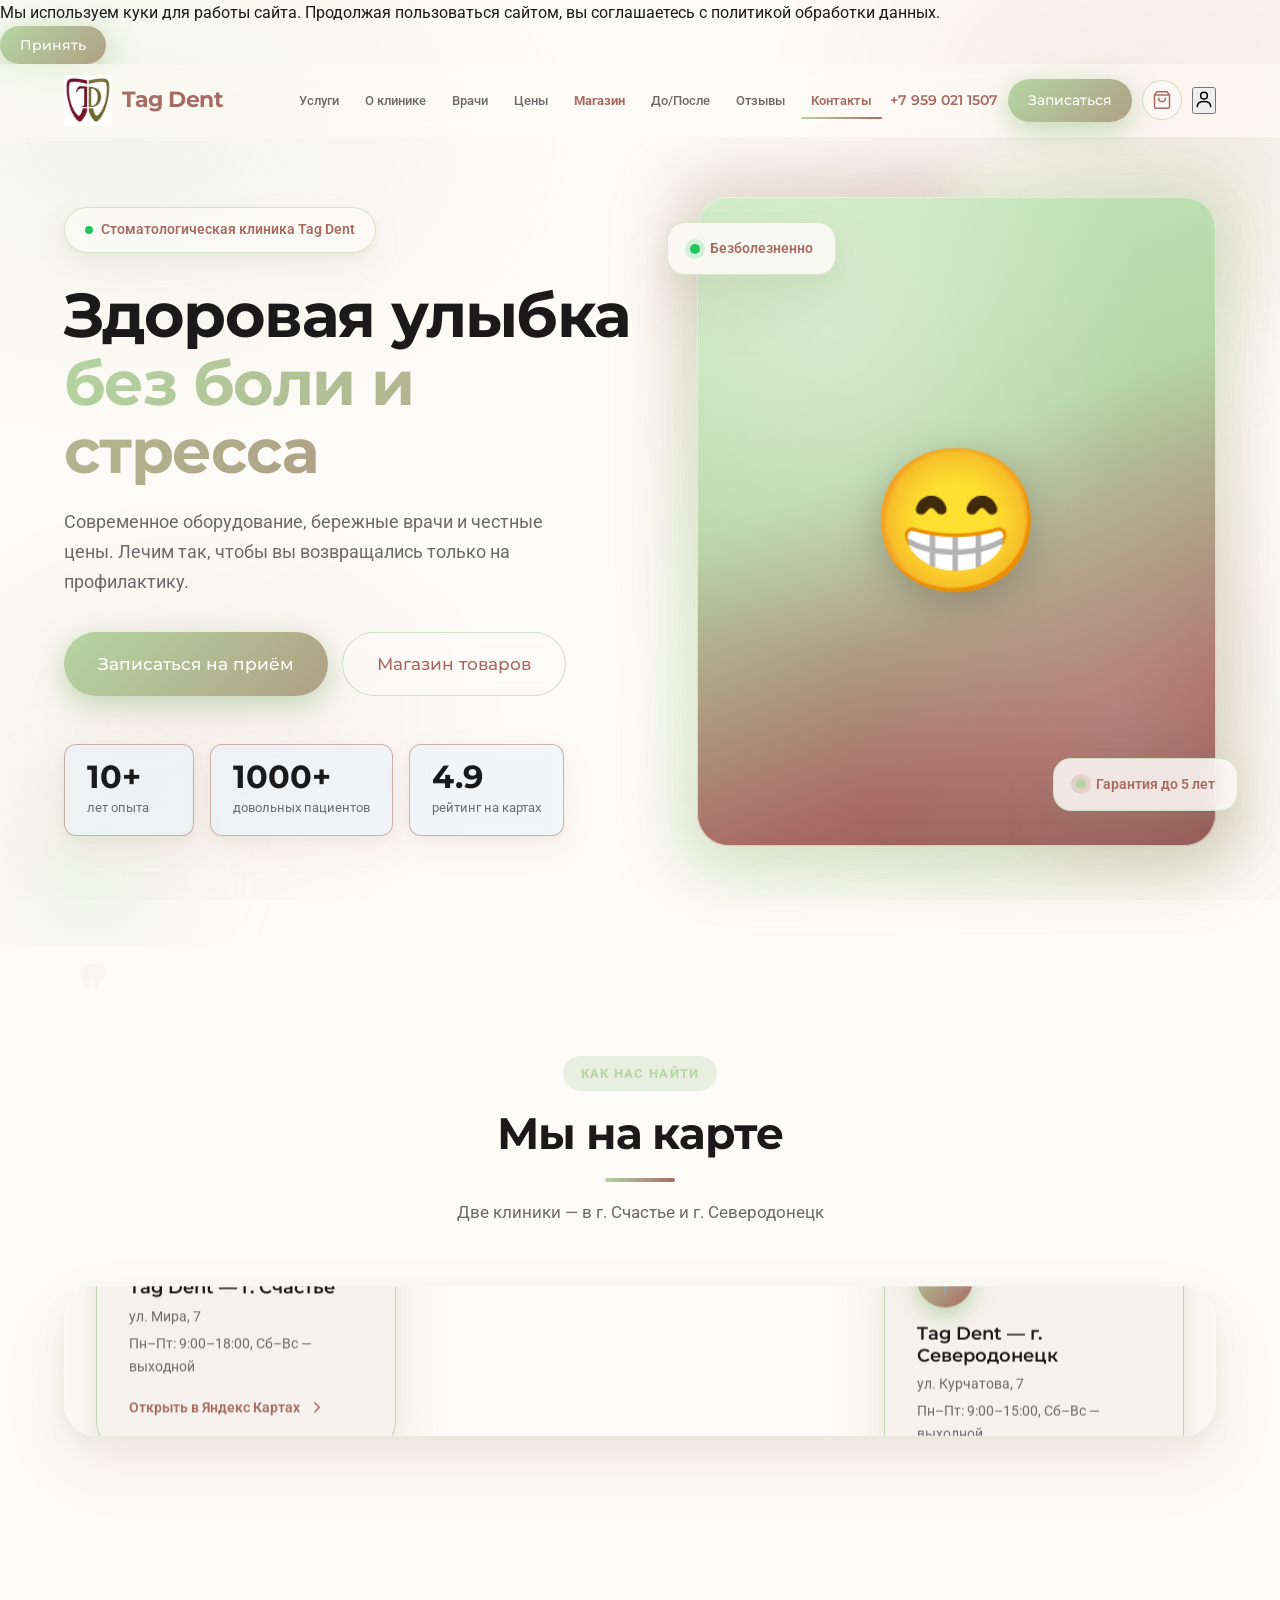
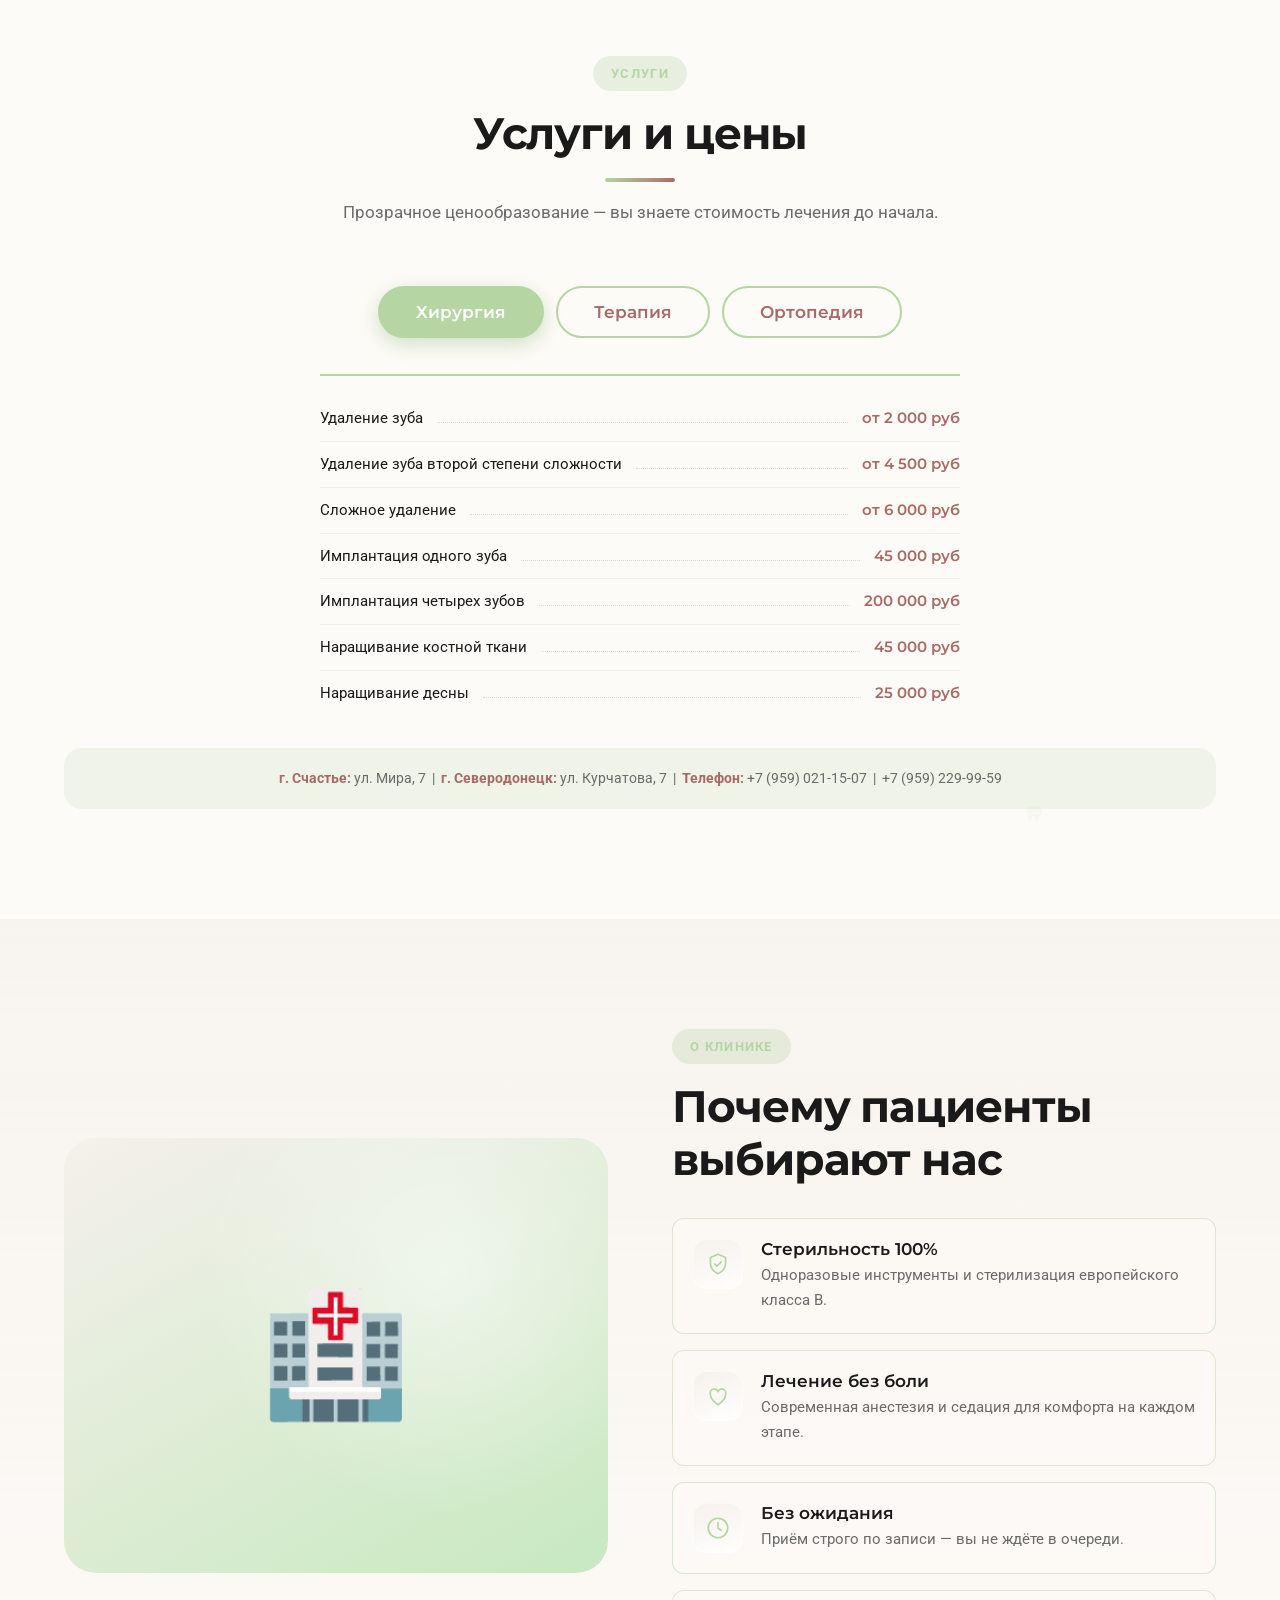
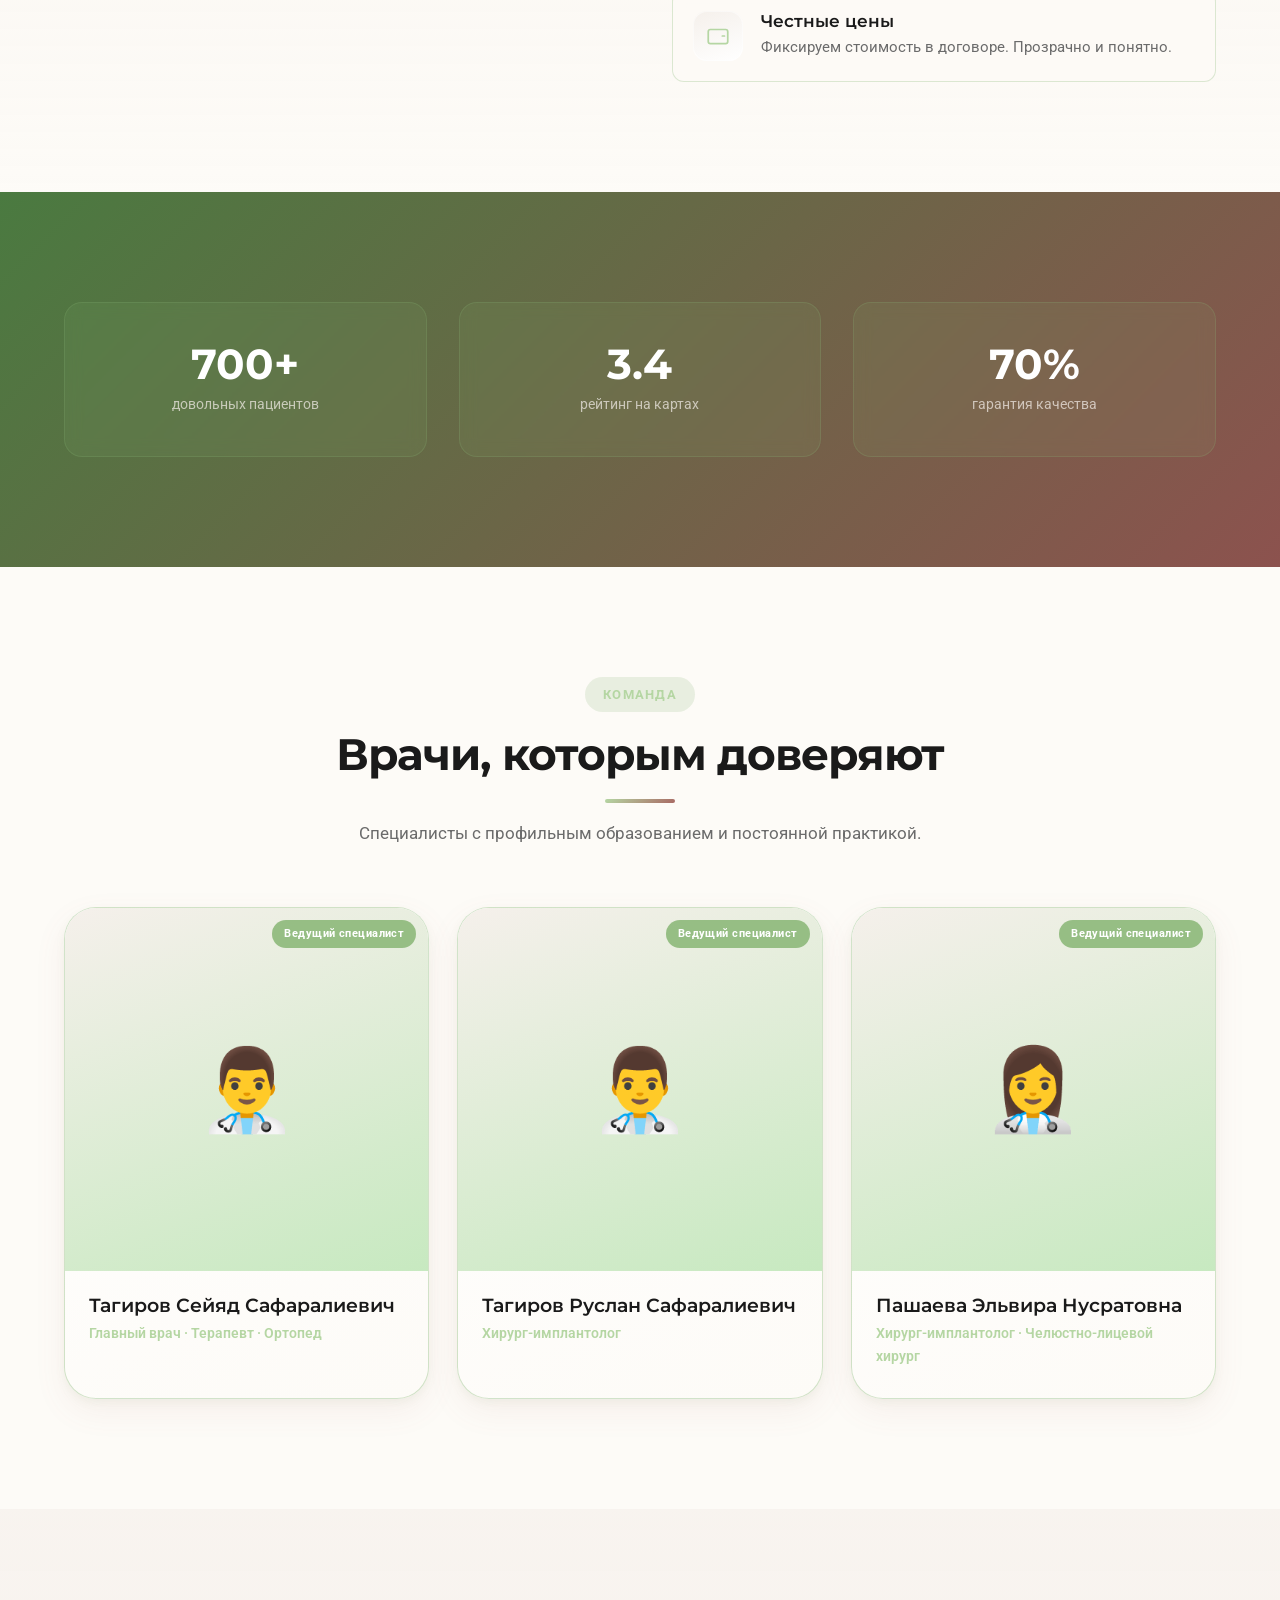
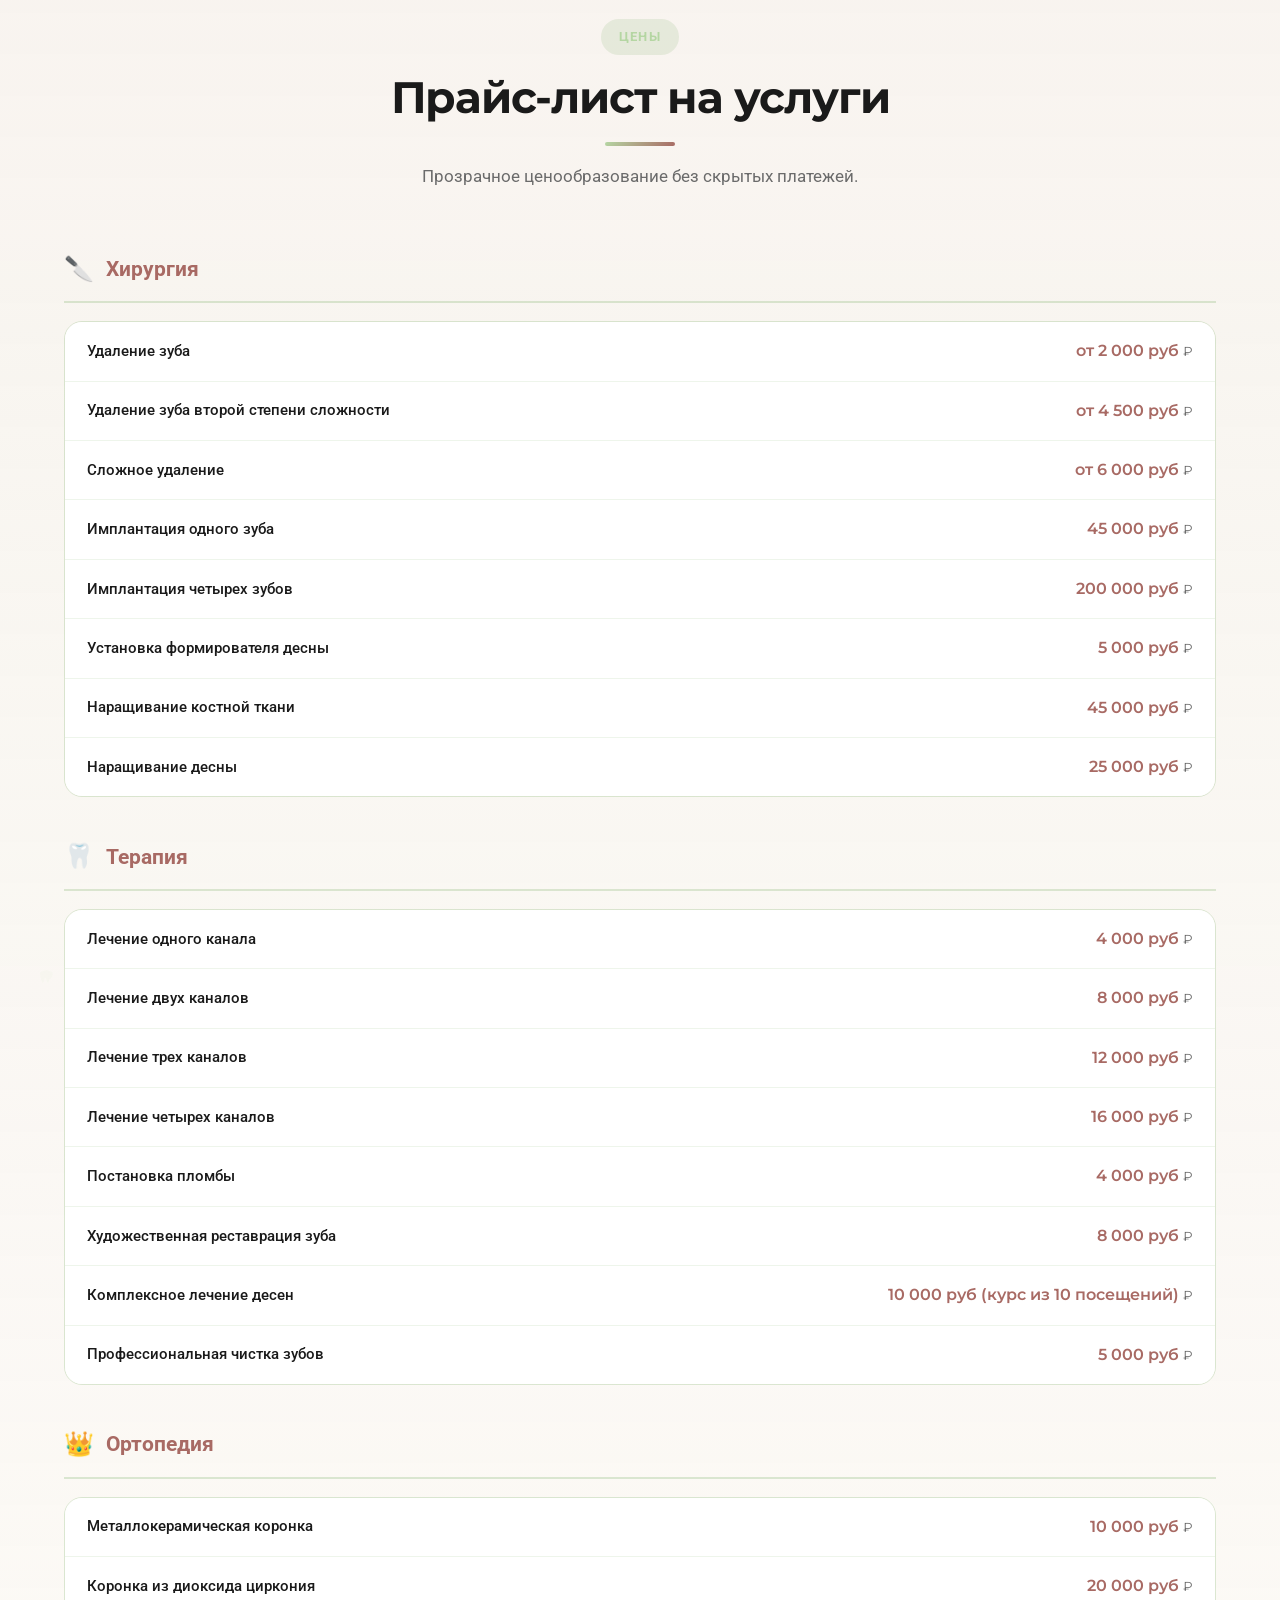
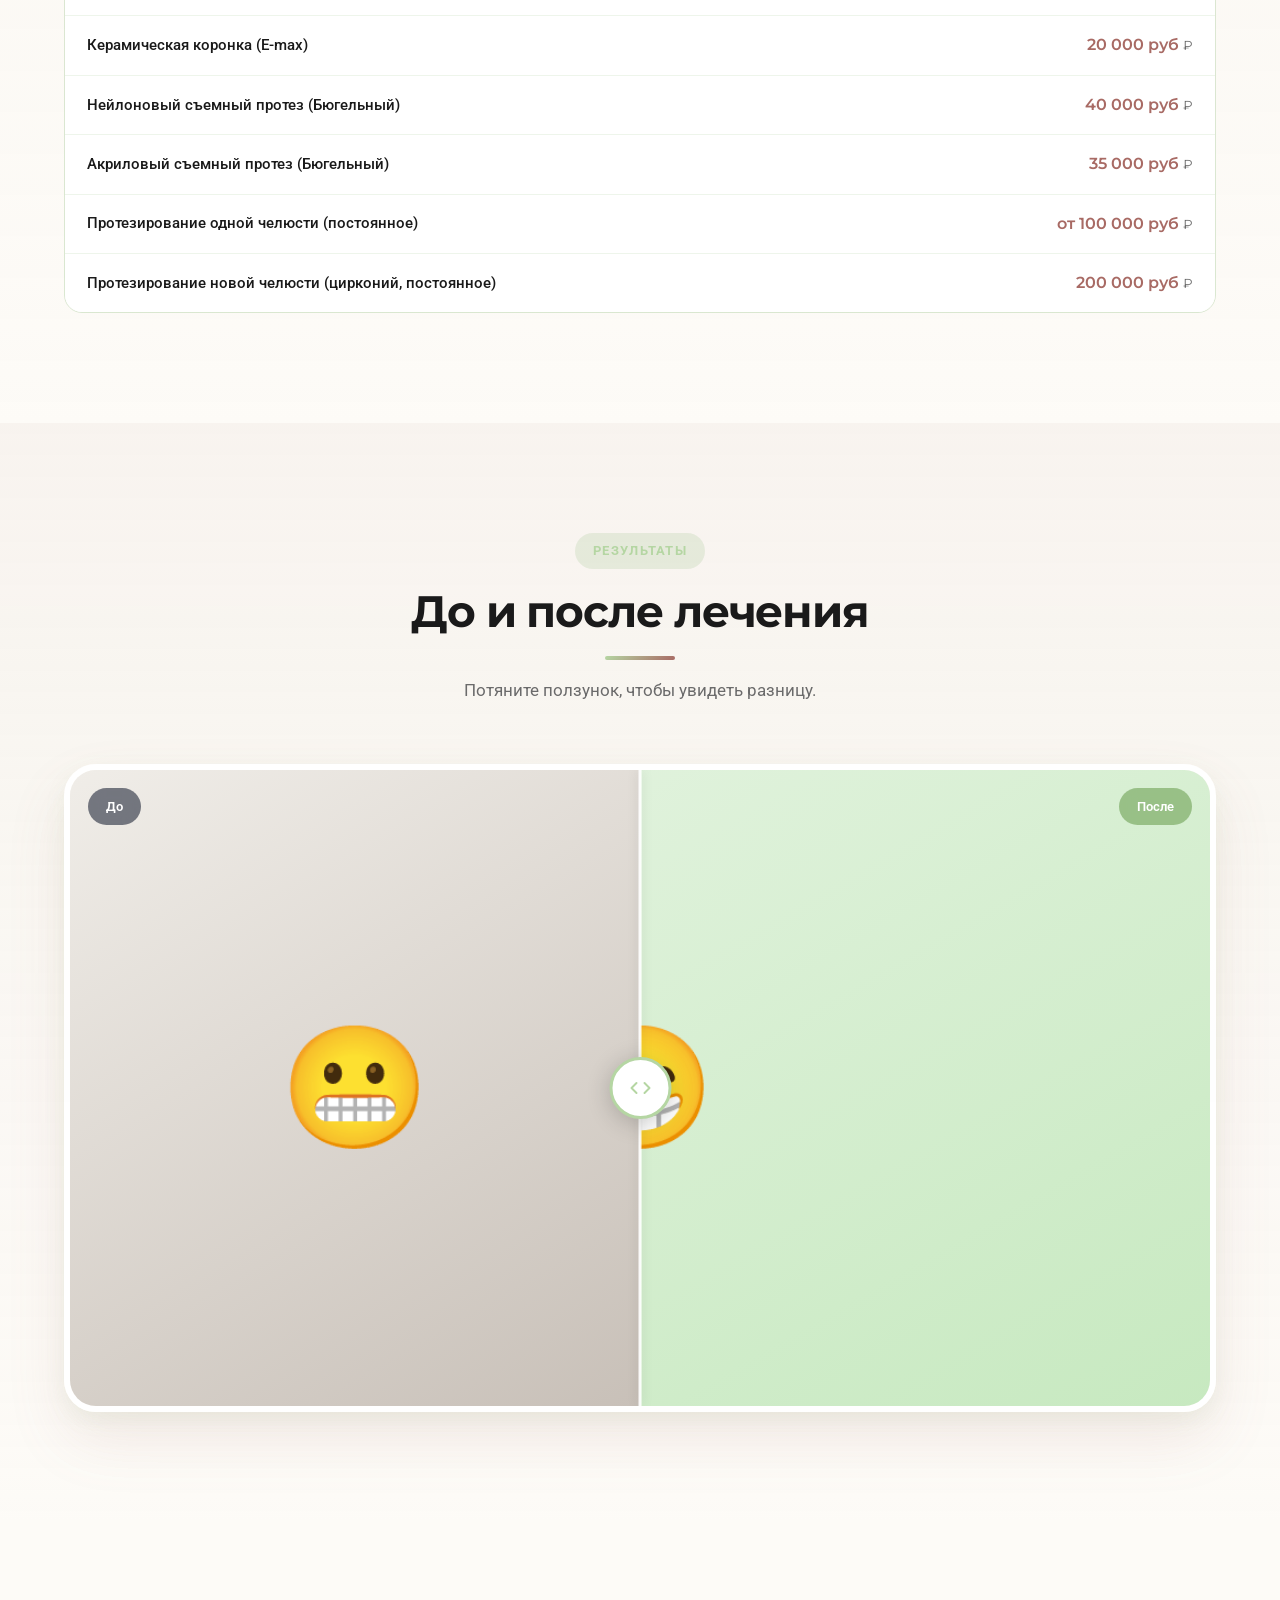
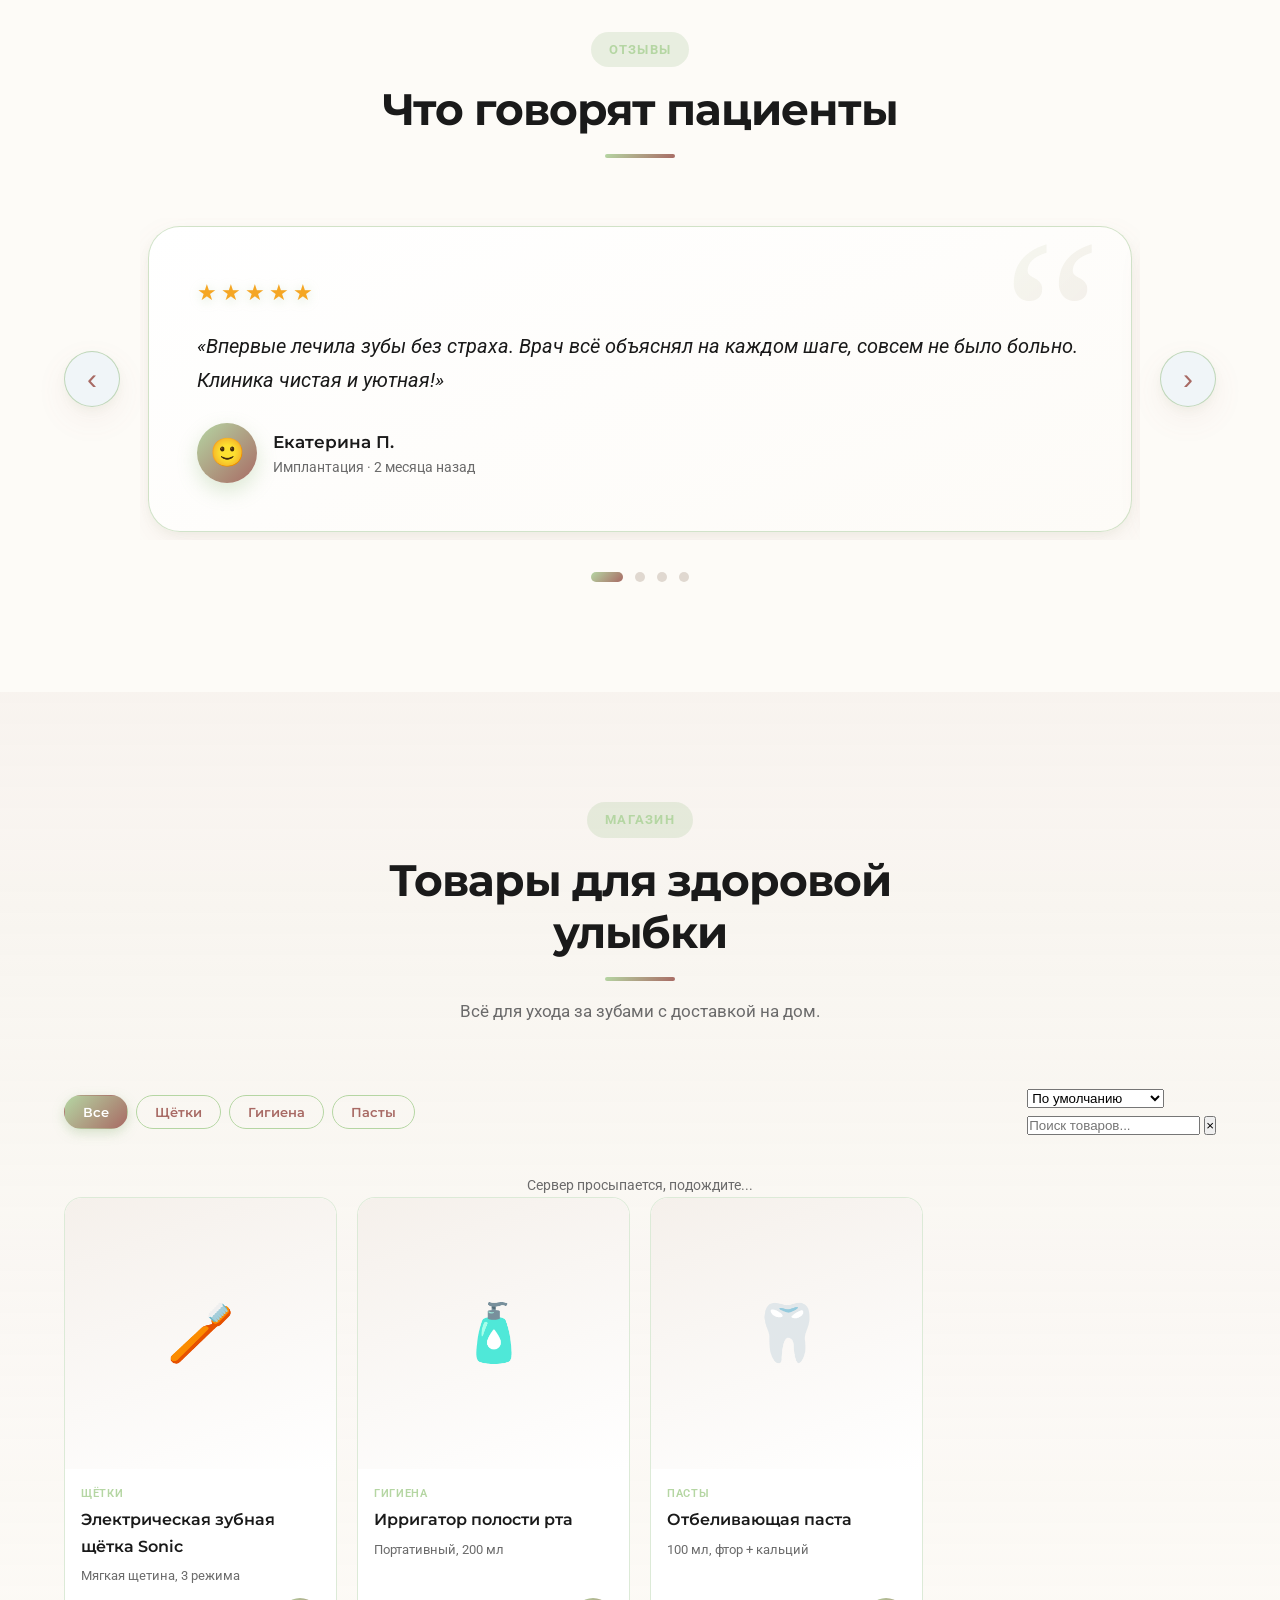
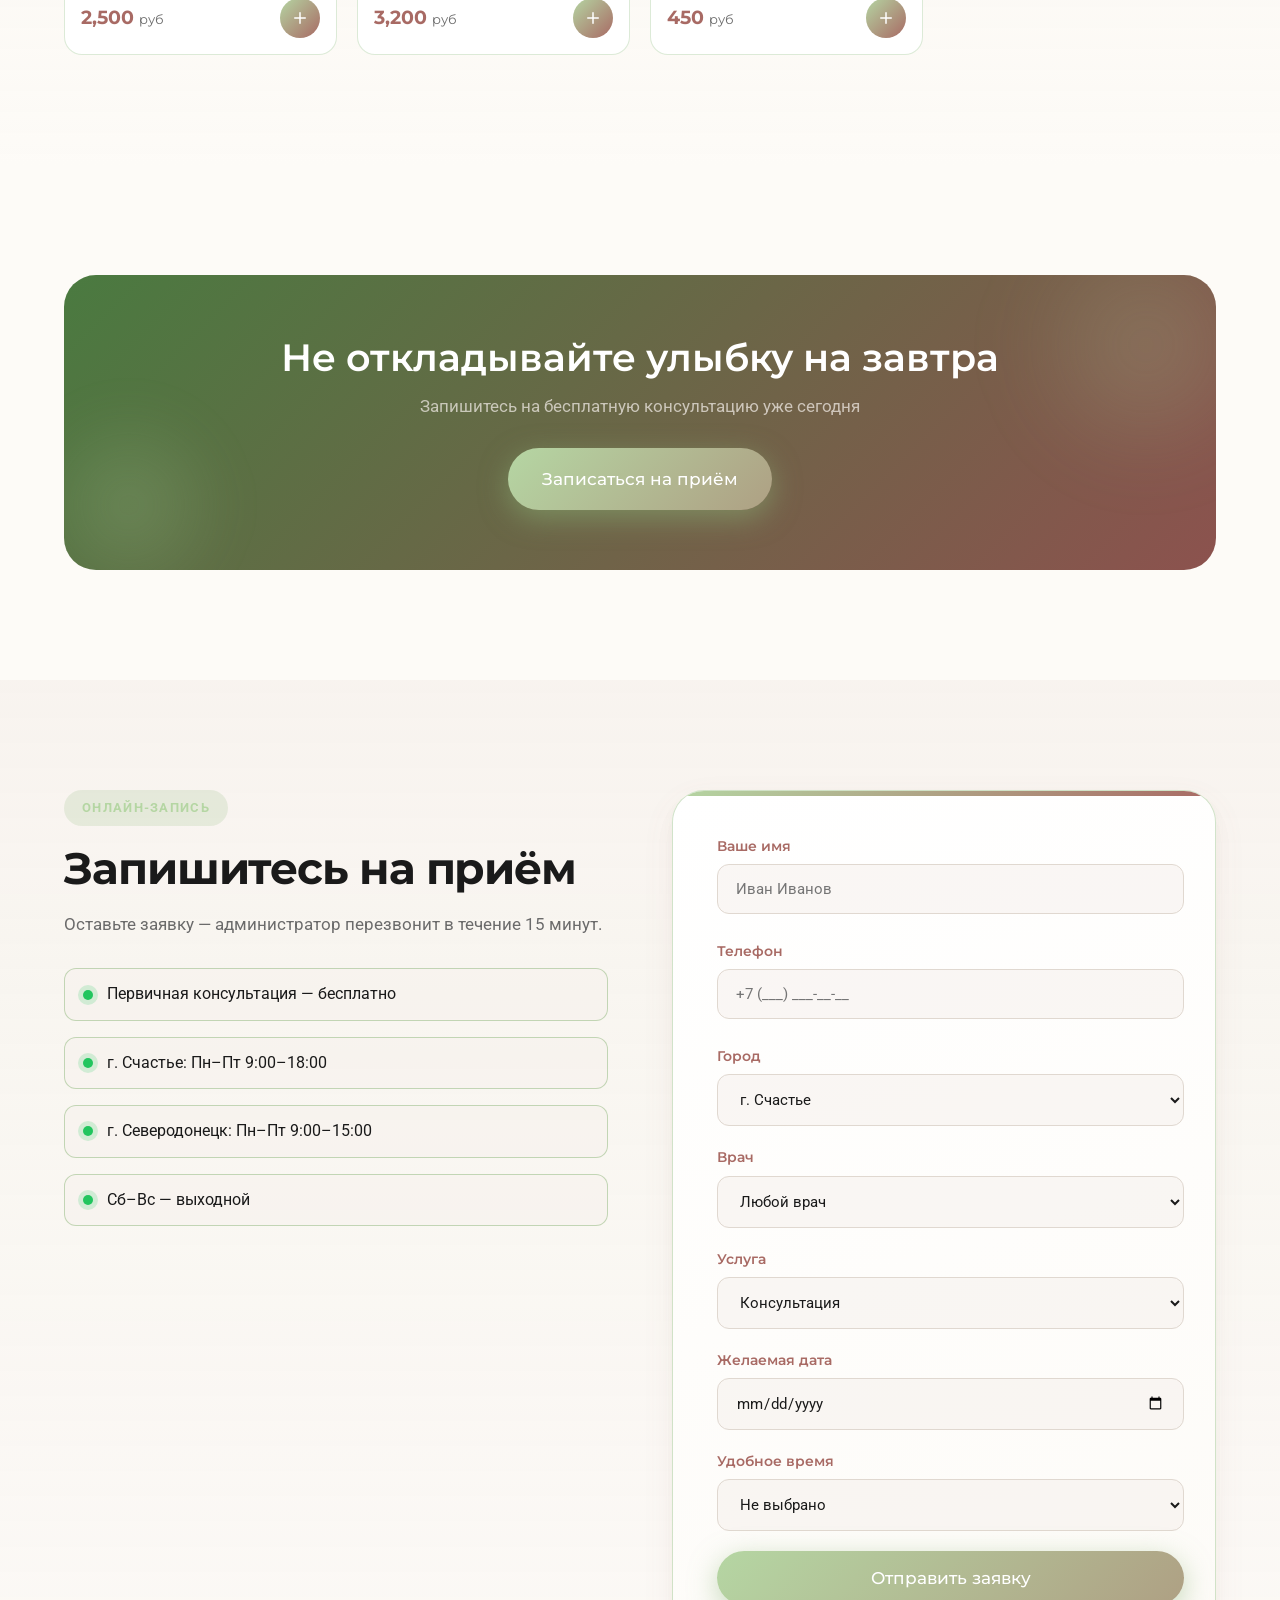
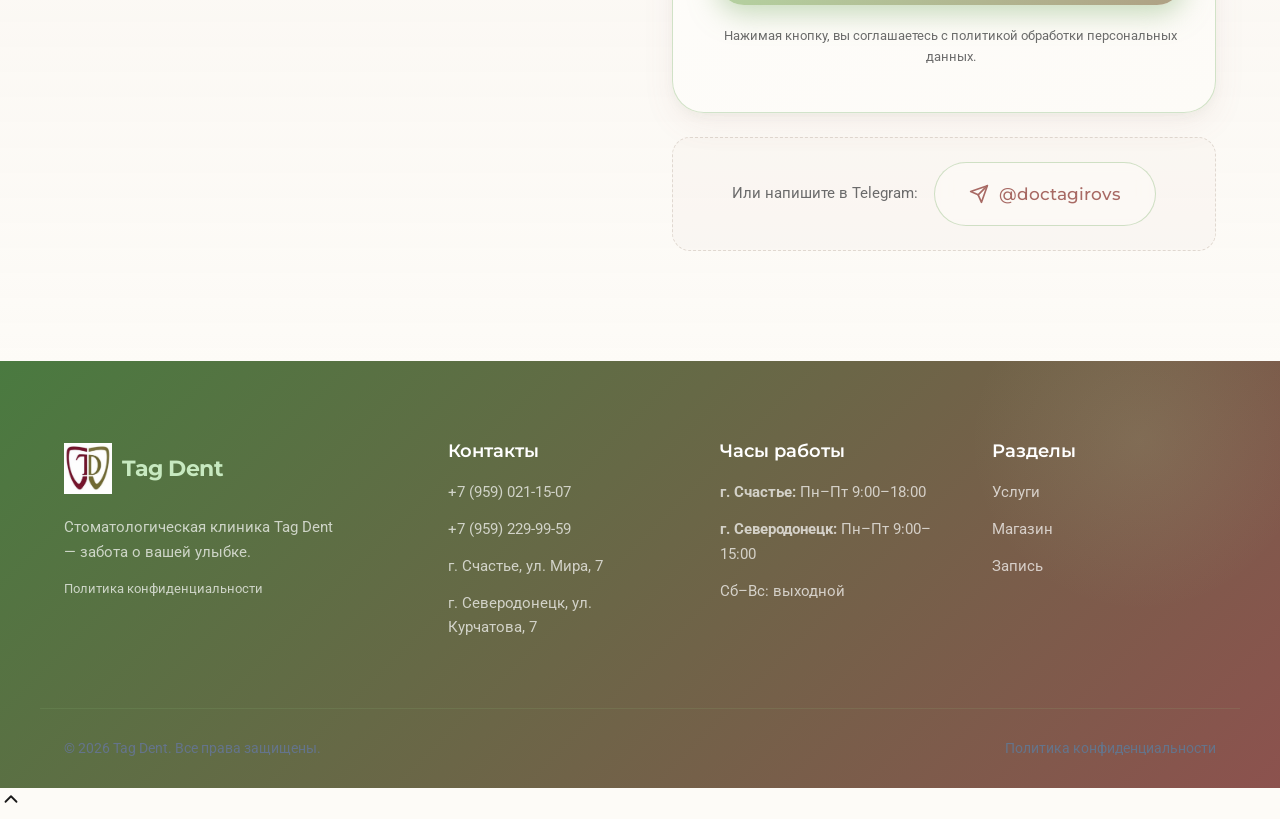
==== commit 48abf26a: "Update index.html" ====
--- a/index.html
+++ b/index.html
@@ -3,8 +3,12 @@
 <head>
   <meta charset="UTF-8">
   <meta name="viewport" content="width=device-width, initial-scale=1.0">
-  <title>Tag Dent — Стоматологическая клиника</title>
-  <meta name="description" content="Стоматологическая клиника Tag Dent. Лечение зубов, имплантация, протезирование. Запись онлайн.">
+  <title>Tag Dent — Стоматологическая клиника и магазин</title>
+  <meta name="description" content="Стоматологическая клиника Tag Dent. Лечение зубов, имплантация, протезирование. Магазин средств гигиены.">
+  <link rel="icon" href="data:image/svg+xml,<svg xmlns='http://www.w3.org/2000/svg' viewBox='0 0 24 24'><text y='20' font-size='20'>🦷</text></svg>">
+  <meta property="og:title" content="Tag Dent — Стоматология">
+  <meta property="og:description" content="Клиника и магазин стоматологических товаров">
+  <meta property="og:type" content="website">
   <link rel="preconnect" href="https://fonts.googleapis.com">
   <link rel="preconnect" href="https://fonts.gstatic.com" crossorigin>
   <link href="https://fonts.googleapis.com/css2?family=Montserrat:wght@500;600;700;800&family=Roboto:wght@300;400;500;700&display=swap" rel="stylesheet">
@@ -13,23 +17,25 @@
 <body>
   <a href="#main" class="skip-link">Перейти к содержимому</a>
 
-  <!-- FLOATING TEETH -->
   <div class="float-teeth" aria-hidden="true">
     <svg class="float-tooth" viewBox="0 0 24 24"><path d="M12 2c-2.5 0-3.5 1.2-5.2 1.2C4.8 3.2 3 4.6 3 7.5c0 3 1 5.4 1.8 8.3.7 2.6 1.2 4.7 2.4 4.7 1.3 0 1.5-1.8 2-3.9.4-1.8.9-3.1 1.8-3.1s1.4 1.3 1.8 3.1c.5 2.1.7 3.9 2 3.9 1.2 0 1.7-2.1 2.4-4.7C21 12.9 22 10.5 22 7.5c0-2.9-1.8-4.3-3.8-4.3C16.5 3.2 15.5 2 12 2Z" fill="currentColor"/></svg>
     <svg class="float-tooth" viewBox="0 0 24 24"><path d="M12 2c-2.5 0-3.5 1.2-5.2 1.2C4.8 3.2 3 4.6 3 7.5c0 3 1 5.4 1.8 8.3.7 2.6 1.2 4.7 2.4 4.7 1.3 0 1.5-1.8 2-3.9.4-1.8.9-3.1 1.8-3.1s1.4 1.3 1.8 3.1c.5 2.1.7 3.9 2 3.9 1.2 0 1.7-2.1 2.4-4.7C21 12.9 22 10.5 22 7.5c0-2.9-1.8-4.3-3.8-4.3C16.5 3.2 15.5 2 12 2Z" fill="currentColor"/></svg>
     <svg class="float-tooth" viewBox="0 0 24 24"><path d="M12 2c-2.5 0-3.5 1.2-5.2 1.2C4.8 3.2 3 4.6 3 7.5c0 3 1 5.4 1.8 8.3.7 2.6 1.2 4.7 2.4 4.7 1.3 0 1.5-1.8 2-3.9.4-1.8.9-3.1 1.8-3.1s1.4 1.3 1.8 3.1c.5 2.1.7 3.9 2 3.9 1.2 0 1.7-2.1 2.4-4.7C21 12.9 22 10.5 22 7.5c0-2.9-1.8-4.3-3.8-4.3C16.5 3.2 15.5 2 12 2Z" fill="currentColor"/></svg>
     <svg class="float-tooth" viewBox="0 0 24 24"><path d="M12 2c-2.5 0-3.5 1.2-5.2 1.2C4.8 3.2 3 4.6 3 7.5c0 3 1 5.4 1.8 8.3.7 2.6 1.2 4.7 2.4 4.7 1.3 0 1.5-1.8 2-3.9.4-1.8.9-3.1 1.8-3.1s1.4 1.3 1.8 3.1c.5 2.1.7 3.9 2 3.9 1.2 0 1.7-2.1 2.4-4.7C21 12.9 22 10.5 22 7.5c0-2.9-1.8-4.3-3.8-4.3C16.5 3.2 15.5 2 12 2Z" fill="currentColor"/></svg>
     <svg class="float-tooth" viewBox="0 0 24 24"><path d="M12 2c-2.5 0-3.5 1.2-5.2 1.2C4.8 3.2 3 4.6 3 7.5c0 3 1 5.4 1.8 8.3.7 2.6 1.2 4.7 2.4 4.7 1.3 0 1.5-1.8 2-3.9.4-1.8.9-3.1 1.8-3.1s1.4 1.3 1.8 3.1c.5 2.1.7 3.9 2 3.9 1.2 0 1.7-2.1 2.4-4.7C21 12.9 22 10.5 22 7.5c0-2.9-1.8-4.3-3.8-4.3C16.5 3.2 15.5 2 12 2Z" fill="currentColor"/></svg>
-    <svg class="float-tooth" viewBox="0 0 24 24"><path d="M12 2c-2.5 0-3.5 1.2-5.2 1.2C4.8 3.2 3 4.6 3 7.5c0 3 1 5.4 1.8 8.3.7 2.6 1.2 4.7 2.4 4.7 1.3 0 1.5-1.8 2-3.9.4-1.8.9-3.1 1.8-3.1s1.4 1.3 1.8 3.1c.5 2.1.7 3.9 2 3.9 1.2 0 1.7-2.1 2.4-4.7C21 12.9 22 10.5 22 7.5c0-2.9-1.8-4.3-3.8-4.3C16.5 3.2 15.5 2 12 2Z" fill="currentColor"/></svg>
-    <svg class="float-tooth" viewBox="0 0 24 24"><path d="M12 2c-2.5 0-3.5 1.2-5.2 1.2C4.8 3.2 3 4.6 3 7.5c0 3 1 5.4 1.8 8.3.7 2.6 1.2 4.7 2.4 4.7 1.3 0 1.5-1.8 2-3.9.4-1.8.9-3.1 1.8-3.1s1.4 1.3 1.8 3.1c.5 2.1.7 3.9 2 3.9 1.2 0 1.7-2.1 2.4-4.7C21 12.9 22 10.5 22 7.5c0-2.9-1.8-4.3-3.8-4.3C16.5 3.2 15.5 2 12 2Z" fill="currentColor"/></svg>
-    <svg class="float-tooth" viewBox="0 0 24 24"><path d="M12 2c-2.5 0-3.5 1.2-5.2 1.2C4.8 3.2 3 4.6 3 7.5c0 3 1 5.4 1.8 8.3.7 2.6 1.2 4.7 2.4 4.7 1.3 0 1.5-1.8 2-3.9.4-1.8.9-3.1 1.8-3.1s1.4 1.3 1.8 3.1c.5 2.1.7 3.9 2 3.9 1.2 0 1.7-2.1 2.4-4.7C21 12.9 22 10.5 22 7.5c0-2.9-1.8-4.3-3.8-4.3C16.5 3.2 15.5 2 12 2Z" fill="currentColor"/></svg>
-    <svg class="float-tooth" viewBox="0 0 24 24"><path d="M12 2c-2.5 0-3.5 1.2-5.2 1.2C4.8 3.2 3 4.6 3 7.5c0 3 1 5.4 1.8 8.3.7 2.6 1.2 4.7 2.4 4.7 1.3 0 1.5-1.8 2-3.9.4-1.8.9-3.1 1.8-3.1s1.4 1.3 1.8 3.1c.5 2.1.7 3.9 2 3.9 1.2 0 1.7-2.1 2.4-4.7C21 12.9 22 10.5 22 7.5c0-2.9-1.8-4.3-3.8-4.3C16.5 3.2 15.5 2 12 2Z" fill="currentColor"/></svg>
-    <svg class="float-tooth" viewBox="0 0 24 24"><path d="M12 2c-2.5 0-3.5 1.2-5.2 1.2C4.8 3.2 3 4.6 3 7.5c0 3 1 5.4 1.8 8.3.7 2.6 1.2 4.7 2.4 4.7 1.3 0 1.5-1.8 2-3.9.4-1.8.9-3.1 1.8-3.1s1.4 1.3 1.8 3.1c.5 2.1.7 3.9 2 3.9 1.2 0 1.7-2.1 2.4-4.7C21 12.9 22 10.5 22 7.5c0-2.9-1.8-4.3-3.8-4.3C16.5 3.2 15.5 2 12 2Z" fill="currentColor"/></svg>
   </div>
 
-  <!-- MODAL -->
   <div class="modal-overlay" id="modalOverlay">
     <div class="modal" id="modalContent"></div>
+  </div>
+
+  <!-- TOAST -->
+  <div class="toast-container" id="toastContainer"></div>
+
+  <!-- COOKIE BANNER -->
+  <div class="cookie-banner" id="cookieBanner">
+    <p>Мы используем куки для работы сайта. Продолжая пользоваться сайтом, вы соглашаетесь с <a href="#" onclick="showPrivacy()">политикой обработки данных</a>.</p>
+    <button class="btn btn--primary btn--sm" onclick="acceptCookies()">Принять</button>
   </div>
 
   <header class="header" id="header">
@@ -57,6 +63,9 @@
           <svg viewBox="0 0 24 24" fill="none" width="20" height="20"><path d="M6 2L3 6v14a2 2 0 0 0 2 2h14a2 2 0 0 0 2-2V6l-3-4z" stroke="currentColor" stroke-width="1.8" stroke-linejoin="round"/><path d="M3 6h18" stroke="currentColor" stroke-width="1.8"/><path d="M16 10a4 4 0 0 1-8 0" stroke="currentColor" stroke-width="1.8" stroke-linecap="round"/></svg>
           <span class="cart-btn__count" id="cartCount">0</span>
         </button>
+        <button class="user-btn" id="userBtn" aria-label="Войти">
+          <svg viewBox="0 0 24 24" fill="none" width="20" height="20"><circle cx="12" cy="8" r="4" stroke="currentColor" stroke-width="1.8"/><path d="M4 21c0-4 3.5-6 8-6s8 2 8 6" stroke="currentColor" stroke-width="1.8" stroke-linecap="round"/></svg>
+        </button>
       </div>
 
       <button class="burger" id="burger" aria-label="Открыть меню" aria-expanded="false" aria-controls="nav">
@@ -81,7 +90,7 @@
           <p class="hero__text reveal">Современное оборудование, бережные врачи и честные цены. Лечим так, чтобы вы возвращались только на профилактику.</p>
           <div class="hero__cta reveal">
             <a href="#booking" class="btn btn--primary btn--lg">Записаться на приём</a>
-            <a href="#services" class="btn btn--ghost btn--lg">Наши услуги</a>
+            <a href="#shop" class="btn btn--ghost btn--lg">Магазин товаров</a>
           </div>
           <ul class="hero__trust reveal">
             <li><strong>10+</strong><span>лет опыта</span></li>
@@ -119,20 +128,14 @@
             <h3>Tag Dent — г. Счастье</h3>
             <p>ул. Мира, 7</p>
             <p>Пн–Пт: 9:00–18:00, Сб–Вс — выходной</p>
-            <a href="https://yandex.ru/maps/?text=%D0%B3.%20%D0%A1%D1%87%D0%B0%D1%81%D1%82%D1%8C%D0%B5%2C%20%D1%83%D0%BB%D0%B8%D1%86%D0%B0%20%D0%9C%D0%B8%D1%80%D0%B0%2C%207" target="_blank" rel="noopener" class="map-card__btn">
-              Открыть в Яндекс Картах
-              <svg viewBox="0 0 24 24" fill="none"><path d="M9 6l6 6-6 6" stroke="currentColor" stroke-width="2" stroke-linecap="round" stroke-linejoin="round"/></svg>
-            </a>
+            <a href="https://yandex.ru/maps/?text=%D0%B3.%20%D0%A1%D1%87%D0%B0%D1%81%D1%82%D1%8C%D0%B5%2C%20%D1%83%D0%BB%D0%B8%D1%86%D0%B0%20%D0%9C%D0%B8%D1%80%D0%B0%2C%207" target="_blank" rel="noopener" class="map-card__btn">Открыть в Яндекс Картах<svg viewBox="0 0 24 24" fill="none"><path d="M9 6l6 6-6 6" stroke="currentColor" stroke-width="2" stroke-linecap="round" stroke-linejoin="round"/></svg></a>
           </div>
           <div class="map-card map-card--right">
             <div class="map-card__pin">📍</div>
             <h3>Tag Dent — г. Северодонецк</h3>
             <p>ул. Курчатова, 7</p>
             <p>Пн–Пт: 9:00–15:00, Сб–Вс — выходной</p>
-            <a href="https://yandex.ru/maps/?text=%D0%B3.%20%D0%A1%D0%B5%D0%B2%D0%B5%D1%80%D0%BE%D0%B4%D0%BE%D0%BD%D0%B5%D1%86%D0%BA%2C%20%D1%83%D0%BB%D0%B8%D1%86%D0%B0%20%D0%9A%D1%83%D1%80%D1%87%D0%B0%D1%82%D0%BE%D0%B2%D0%B0%2C%207" target="_blank" rel="noopener" class="map-card__btn">
-              Открыть в Яндекс Картах
-              <svg viewBox="0 0 24 24" fill="none"><path d="M9 6l6 6-6 6" stroke="currentColor" stroke-width="2" stroke-linecap="round" stroke-linejoin="round"/></svg>
-            </a>
+            <a href="https://yandex.ru/maps/?text=%D0%B3.%20%D0%A1%D0%B5%D0%B2%D0%B5%D1%80%D0%BE%D0%B4%D0%BE%D0%BD%D0%B5%D1%86%D0%BA%2C%20%D1%83%D0%BB%D0%B8%D1%86%D0%B0%20%D0%9A%D1%83%D1%80%D1%87%D0%B0%D1%82%D0%BE%D0%B2%D0%B0%2C%207" target="_blank" rel="noopener" class="map-card__btn">Открыть в Яндекс Картах<svg viewBox="0 0 24 24" fill="none"><path d="M9 6l6 6-6 6" stroke="currentColor" stroke-width="2" stroke-linecap="round" stroke-linejoin="round"/></svg></a>
           </div>
         </div>
       </div>
@@ -150,7 +153,7 @@
       </div>
     </section>
 
-    <!-- ABOUT / ADVANTAGES -->
+    <!-- ABOUT -->
     <section class="section section--tint" id="about">
       <div class="container about">
         <div class="about__media reveal"><div class="about__media-inner"></div></div>
@@ -187,13 +190,13 @@
         <div class="section__head reveal">
           <span class="section__eyebrow">Цены</span>
           <h2 class="section__title">Прайс-лист на услуги</h2>
-          <p class="section__subtitle">Прозрачное ценообразование без скрытых платежей. Все цены указаны с учётом анестезии.</p>
+          <p class="section__subtitle">Прозрачное ценообразование без скрытых платежей.</p>
         </div>
         <div class="pricelist reveal" id="pricelistGrid"></div>
       </div>
     </section>
 
-    <!-- BEFORE / AFTER -->
+    <!-- BEFORE/AFTER -->
     <section class="section section--tint" id="results">
       <div class="container">
         <div class="section__head reveal">
@@ -236,26 +239,116 @@
         <div class="section__head reveal">
           <span class="section__eyebrow">Магазин</span>
           <h2 class="section__title">Товары для здоровой улыбки</h2>
-          <p class="section__subtitle">Всё для ухода за зубами с доставкой на дом. Оригинальная продукция от проверенных брендов.</p>
+          <p class="section__subtitle">Всё для ухода за зубами с доставкой на дом.</p>
         </div>
         <div class="shop__toolbar reveal">
           <div class="shop__cats" id="shopCats"></div>
-          <div class="shop__search">
-            <input type="text" id="shopSearch" placeholder="Поиск товаров...">
-          </div>
+          <div class="shop__sort-search">
+            <select class="shop__sort" id="shopSort">
+              <option value="default">По умолчанию</option>
+              <option value="price-asc">Сначала дешёвые</option>
+              <option value="price-desc">Сначала дорогие</option>
+              <option value="name">По названию</option>
+            </select>
+            <div class="shop__search-wrap">
+              <input type="text" id="shopSearch" placeholder="Поиск товаров...">
+              <button class="shop__search-clear" id="shopSearchClear">&times;</button>
+            </div>
+          </div>
+        </div>
+        <div class="shop__loading" id="shopLoading">
+          <div class="shop__skeleton-grid">
+            <div class="shop__skeleton-card"><div class="shop__skeleton-img"></div><div class="shop__skeleton-line"></div><div class="shop__skeleton-line" style="width:60%"></div></div>
+            <div class="shop__skeleton-card"><div class="shop__skeleton-img"></div><div class="shop__skeleton-line"></div><div class="shop__skeleton-line" style="width:60%"></div></div>
+            <div class="shop__skeleton-card"><div class="shop__skeleton-img"></div><div class="shop__skeleton-line"></div><div class="shop__skeleton-line" style="width:60%"></div></div>
+            <div class="shop__skeleton-card"><div class="shop__skeleton-img"></div><div class="shop__skeleton-line"></div><div class="shop__skeleton-line" style="width:60%"></div></div>
+          </div>
+          <p style="text-align:center;color:var(--muted);font-size:14px;margin-top:8px">Сервер просыпается, подождите...</p>
         </div>
         <div class="shop__grid" id="shopGrid"></div>
-        <div class="shop__empty" id="shopEmpty">
-          <p>Товары временно отсутствуют. Загляните позже!</p>
-        </div>
-      </div>
-    </section>
+        <div class="shop__empty" id="shopEmpty"><p>Товары временно отсутствуют</p></div>
+      </div>
+    </section>
+
+    <!-- AUTH MODAL -->
+    <div class="cart-modal-overlay" id="authModalOverlay">
+      <div class="cart-modal" style="max-width:420px">
+        <div class="cart-modal__header">
+          <h3 id="authTitle">Вход</h3>
+          <button class="cart-modal__close" id="authModalClose">&times;</button>
+        </div>
+        <div class="cart-modal__body">
+          <form class="cart-form" id="authForm">
+            <div class="field" id="authNameField">
+              <label for="authName">Имя</label>
+              <input type="text" id="authName" placeholder="Иван Иванов">
+            </div>
+            <div class="field">
+              <label for="authPhone">Телефон</label>
+              <input type="tel" id="authPhone" required placeholder="+7 (___) ___-__-__">
+              <span class="field__error" data-for="authPhone"></span>
+            </div>
+            <div class="field">
+              <label for="authPassword">Пароль</label>
+              <input type="password" id="authPassword" required placeholder="Минимум 4 символа">
+              <span class="field__error" data-for="authPassword"></span>
+            </div>
+            <div class="auth__error" id="authError"></div>
+            <button type="submit" class="btn btn--primary btn--lg btn--block" id="authSubmitBtn">Войти</button>
+            <p class="booking__note" style="margin-top:8px">
+              <span id="authToggleText">Нет аккаунта?</span>
+              <a href="#" id="authToggleLink">Зарегистрироваться</a>
+            </p>
+          </form>
+          <div class="cart__success" id="authSuccess">
+            <span class="dot dot--green"></span> <span id="authSuccessText">Вы вошли!</span>
+          </div>
+        </div>
+      </div>
+    </div>
+
+    <!-- USER MODAL -->
+    <div class="cart-modal-overlay" id="userModalOverlay">
+      <div class="cart-modal" style="max-width:480px">
+        <div class="cart-modal__header">
+          <h3>Личный кабинет</h3>
+          <button class="cart-modal__close" id="userModalClose">&times;</button>
+        </div>
+        <div class="cart-modal__body">
+          <div style="padding:8px 0 16px">
+            <span style="font-size:15px;color:var(--muted)">Вы вошли как</span>
+            <div style="font-family:var(--font-head);font-size:18px;font-weight:700" id="userNameDisplay"></div>
+            <div style="font-size:14px;color:var(--muted)" id="userPhoneDisplay"></div>
+          </div>
+          <div style="display:flex;gap:10px;margin-bottom:20px;flex-wrap:wrap">
+            <button class="btn btn--ghost btn--sm" id="userOrdersBtn">📦 Мои заказы</button>
+            <button class="btn btn--ghost btn--sm" id="userDeleteBtn">🗑 Удалить аккаунт</button>
+            <button class="btn btn--ghost btn--sm" id="userLogoutBtn">🚪 Выйти</button>
+          </div>
+          <div id="userOrdersList" style="display:none">
+            <h4 style="margin-bottom:12px">История заказов</h4>
+            <div id="userOrdersContent"></div>
+          </div>
+        </div>
+      </div>
+    </div>
+
+    <!-- PRODUCT MODAL -->
+    <div class="cart-modal-overlay" id="productModalOverlay">
+      <div class="cart-modal" style="max-width:520px">
+        <div class="cart-modal__header">
+          <h3 id="productModalName"></h3>
+          <button class="cart-modal__close" id="productModalClose">&times;</button>
+        </div>
+        <div class="cart-modal__body" id="productModalBody"></div>
+      </div>
+    </div>
 
     <!-- CART MODAL -->
     <div class="cart-modal-overlay" id="cartModalOverlay">
       <div class="cart-modal" id="cartModal">
         <div class="cart-modal__header">
-          <h3>Корзина</h3>
+          <h3>Корзина <span id="cartModalCount"></span></h3>
           <button class="cart-modal__close" id="cartModalClose">&times;</button>
         </div>
         <div class="cart-modal__body" id="cartModalBody">
@@ -288,7 +381,7 @@
             </div>
             <button type="submit" class="btn btn--primary btn--lg btn--block">Оформить заказ</button>
             <div class="cart__success" id="cartSuccess">
-              <span class="dot dot--green"></span> Заказ отправлен! Мы свяжемся с вами для подтверждения.
+              <span class="dot dot--green"></span> Заказ отправлен! Мы свяжемся с вами.
             </div>
           </form>
         </div>
@@ -312,13 +405,12 @@
         <div class="booking__info">
           <span class="section__eyebrow">Онлайн-запись</span>
           <h2 class="section__title">Запишитесь на приём</h2>
-          <p class="section__subtitle">Оставьте заявку — администратор перезвонит в течение 15 минут и подберёт удобное время.</p>
+          <p class="section__subtitle">Оставьте заявку — администратор перезвонит в течение 15 минут.</p>
           <ul class="booking__perks">
             <li><span class="dot dot--green"></span> Первичная консультация — бесплатно</li>
             <li><span class="dot dot--green"></span> г. Счастье: Пн–Пт 9:00–18:00</li>
             <li><span class="dot dot--green"></span> г. Северодонецк: Пн–Пт 9:00–15:00</li>
             <li><span class="dot dot--green"></span> Сб–Вс — выходной</li>
-            <li><span class="dot dot--green"></span> Без очередей и ожидания</li>
           </ul>
         </div>
         <div class="booking__right">
@@ -341,10 +433,12 @@
               </select>
             </div>
             <div class="field">
-              <label for="bf-address">Адрес</label>
-              <select id="bf-address" name="address">
-                <option value="ул. Мира, 7">ул. Мира, 7</option>
-                <option value="ул. Курчатова, 7">ул. Курчатова, 7</option>
+              <label for="bf-doctor">Врач</label>
+              <select id="bf-doctor" name="doctor">
+                <option value="Любой">Любой врач</option>
+                <option value="Тагиров С.С.">Тагиров С.С.</option>
+                <option value="Тагиров Р.С.">Тагиров Р.С.</option>
+                <option value="Пашаева Э.Н.">Пашаева Э.Н.</option>
               </select>
             </div>
             <div class="field">
@@ -355,10 +449,24 @@
               <label for="bf-date">Желаемая дата</label>
               <input type="date" id="bf-date" name="date">
             </div>
+            <div class="field">
+              <label for="bf-time">Удобное время</label>
+              <select id="bf-time" name="time">
+                <option value="Не выбрано">Не выбрано</option>
+                <option value="9:00-10:00">9:00 — 10:00</option>
+                <option value="10:00-11:00">10:00 — 11:00</option>
+                <option value="11:00-12:00">11:00 — 12:00</option>
+                <option value="12:00-13:00">12:00 — 13:00</option>
+                <option value="13:00-14:00">13:00 — 14:00</option>
+                <option value="14:00-15:00">14:00 — 15:00</option>
+                <option value="15:00-16:00">15:00 — 16:00</option>
+                <option value="16:00-17:00">16:00 — 17:00</option>
+              </select>
+            </div>
             <button type="submit" class="btn btn--primary btn--lg btn--block">Отправить заявку</button>
-            <p class="booking__note">Нажимая кнопку, вы соглашаетесь с политикой обработки персональных данных.</p>
+            <p class="booking__note">Нажимая кнопку, вы соглашаетесь с <a href="#" onclick="showPrivacy()">политикой обработки персональных данных</a>.</p>
             <div class="booking__success" id="bookingSuccess">
-              <span class="dot dot--green"></span> Заявка отправлена! Мы скоро свяжемся с вами.
+              <span class="dot dot--green"></span> Заявка отправлена!
             </div>
           </form>
           <div class="booking__tg">
@@ -367,18 +475,13 @@
               <svg viewBox="0 0 24 24" fill="none" width="20" height="20"><path d="M22 2L11 13" stroke="currentColor" stroke-width="2" stroke-linecap="round"/><path d="M22 2L15 22L11 13L2 9L22 2Z" stroke="currentColor" stroke-width="2" stroke-linecap="round" stroke-linejoin="round"/></svg>
               @doctagirovs
             </a>
-            <a href="https://t.me/stomatologiyasever" target="_blank" rel="noopener" class="btn btn--ghost btn--lg">
-              <svg viewBox="0 0 24 24" fill="none" width="20" height="20"><path d="M22 2L11 13" stroke="currentColor" stroke-width="2" stroke-linecap="round"/><path d="M22 2L15 22L11 13L2 9L22 2Z" stroke="currentColor" stroke-width="2" stroke-linecap="round" stroke-linejoin="round"/></svg>
-              Группа
-            </a>
-          </div>
-        </div>
-      </div>
-    </section>
-
+          </div>
+        </div>
+      </div>
+    </section>
   </main>
 
-  <!-- CONTACTS / FOOTER -->
+  <!-- FOOTER -->
   <footer class="footer" id="contacts">
     <div class="container footer__grid">
       <div class="footer__col">
@@ -387,38 +490,60 @@
           <span class="logo__text">Tag Dent</span>
         </a>
         <p class="footer__about">Стоматологическая клиника Tag Dent — забота о вашей улыбке.</p>
+        <p class="footer__about" style="margin-top:8px;font-size:13px"><a href="#" onclick="showPrivacy()">Политика конфиденциальности</a></p>
       </div>
       <div class="footer__col">
         <h3>Контакты</h3>
-        <p>Телефон: <a href="tel:+79590211507">+7 (959) 021-15-07</a></p>
-        <p>Телефон: <a href="tel:+79592299959">+7 (959) 229-99-59</a></p>
+        <p><a href="tel:+79590211507">+7 (959) 021-15-07</a></p>
+        <p><a href="tel:+79592299959">+7 (959) 229-99-59</a></p>
         <p>г. Счастье, ул. Мира, 7</p>
         <p>г. Северодонецк, ул. Курчатова, 7</p>
       </div>
       <div class="footer__col">
-        <h3>Режим работы</h3>
-        <p><strong>г. Счастье:</strong> Пн–Пт: 9:00 – 18:00</p>
-        <p><strong>г. Северодонецк:</strong> Пн–Пт: 9:00 – 15:00</p>
+        <h3>Часы работы</h3>
+        <p><strong>г. Счастье:</strong> Пн–Пт 9:00–18:00</p>
+        <p><strong>г. Северодонецк:</strong> Пн–Пт 9:00–15:00</p>
         <p>Сб–Вс: выходной</p>
       </div>
       <div class="footer__col">
         <h3>Разделы</h3>
         <p><a href="#services">Услуги</a></p>
-        <p><a href="#doctors">Врачи</a></p>
+        <p><a href="#shop">Магазин</a></p>
         <p><a href="#booking">Запись</a></p>
       </div>
     </div>
     <div class="container footer__bottom">
       <span>© 2026 Tag Dent. Все права защищены.</span>
+      <span><a href="#" onclick="showPrivacy()">Политика конфиденциальности</a></span>
     </div>
   </footer>
 
+  <!-- PRIVACY MODAL -->
+  <div class="cart-modal-overlay" id="privacyOverlay">
+    <div class="cart-modal" style="max-width:560px">
+      <div class="cart-modal__header">
+        <h3>Политика конфиденциальности</h3>
+        <button class="cart-modal__close" id="privacyClose">&times;</button>
+      </div>
+      <div class="cart-modal__body" style="font-size:14px;color:var(--muted);line-height:1.7">
+        <p><strong>1. Какие данные собираем</strong><br>Имя, телефон — только для связи по вашей заявке или заказу.</p>
+        <p><strong>2. Как используем</strong><br>Для обработки заказов, записи на приём и связи с вами.</p>
+        <p><strong>3. Передача третьим лицам</strong><br>Данные не передаются третьим лицам, кроме случаев, предусмотренных законом.</p>
+        <p><strong>4. Хранение</strong><br>Данные хранятся на серверах Render (Германия) и Telegram.</p>
+        <p><strong>5. Ваши права</strong><br>Вы можете запросить удаление данных, написав в Telegram @doctagirovs.</p>
+        <p><strong>6. Контакты</strong><br>Telegram: @doctagirovs, тел: +7 (959) 021-15-07</p>
+      </div>
+    </div>
+  </div>
+
+  <a href="#main" class="scroll-top" id="scrollTop" aria-label="Наверх">
+    <svg viewBox="0 0 24 24" fill="none" width="22" height="22"><path d="M18 15l-6-6-6 6" stroke="currentColor" stroke-width="2" stroke-linecap="round" stroke-linejoin="round"/></svg>
+  </a>
   <a href="#booking" class="fab" aria-label="Записаться на приём">Записаться</a>
   <a href="tel:+79590211507" class="fab fab--call" aria-label="Позвонить">
     <svg viewBox="0 0 24 24" fill="none" width="22" height="22"><path d="M22 16.92v3a2 2 0 0 1-2.18 2 19.8 19.8 0 0 1-8.63-3.07 19.5 19.5 0 0 1-6-6 19.8 19.8 0 0 1-3.07-8.67A2 2 0 0 1 4.11 2h3a2 2 0 0 1 2 1.72 12.8 12.8 0 0 0 .7 2.81 2 2 0 0 1-.45 2.11L8.09 9.91a16 16 0 0 0 6 6l1.27-1.27a2 2 0 0 1 2.11-.45 12.8 12.8 0 0 0 2.81.7A2 2 0 0 1 22 16.92z" stroke="currentColor" stroke-width="2" stroke-linecap="round" stroke-linejoin="round"/></svg>
   </a>
 
-  <!-- ⚠️ ВАЖНО: замени URL ниже на свой Render-сервер -->
   <script src="https://tagdent-api.onrender.com/api/env.js"></script>
   <script src="app.js"></script>
 </body>
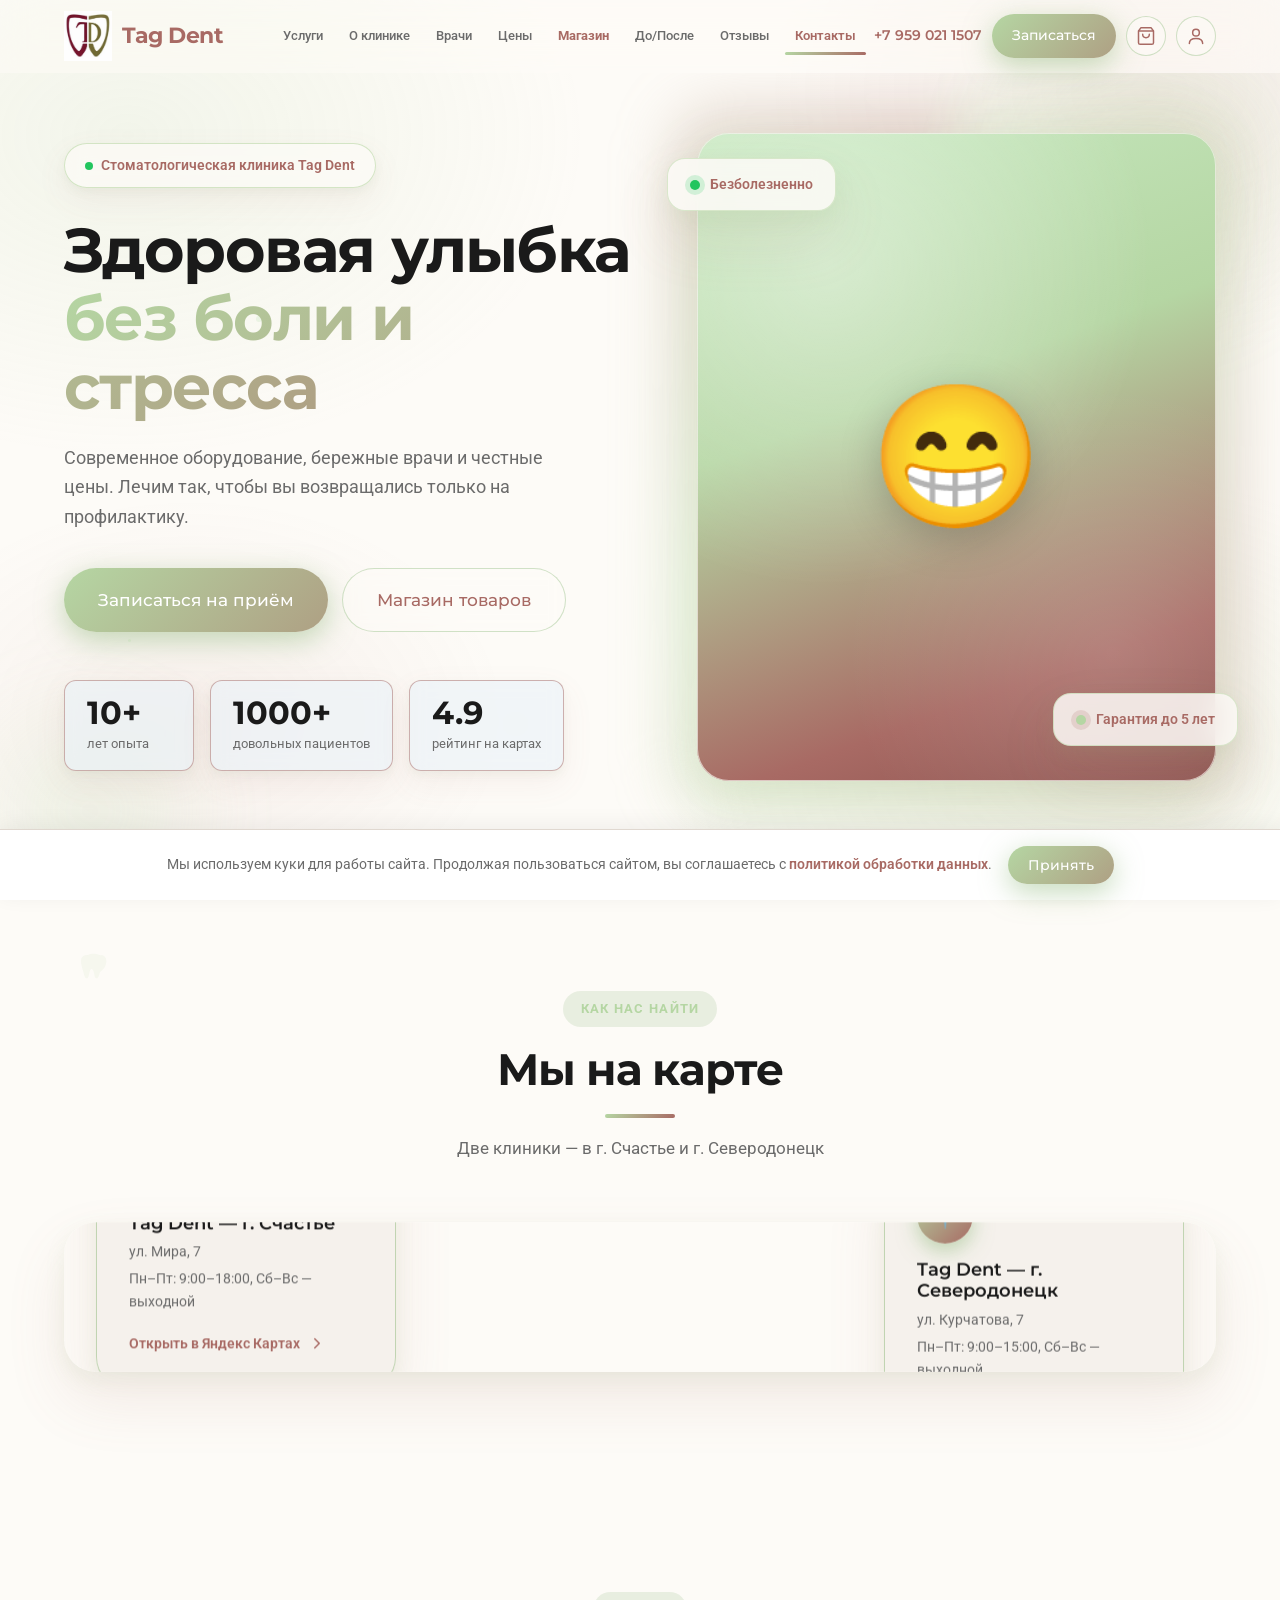
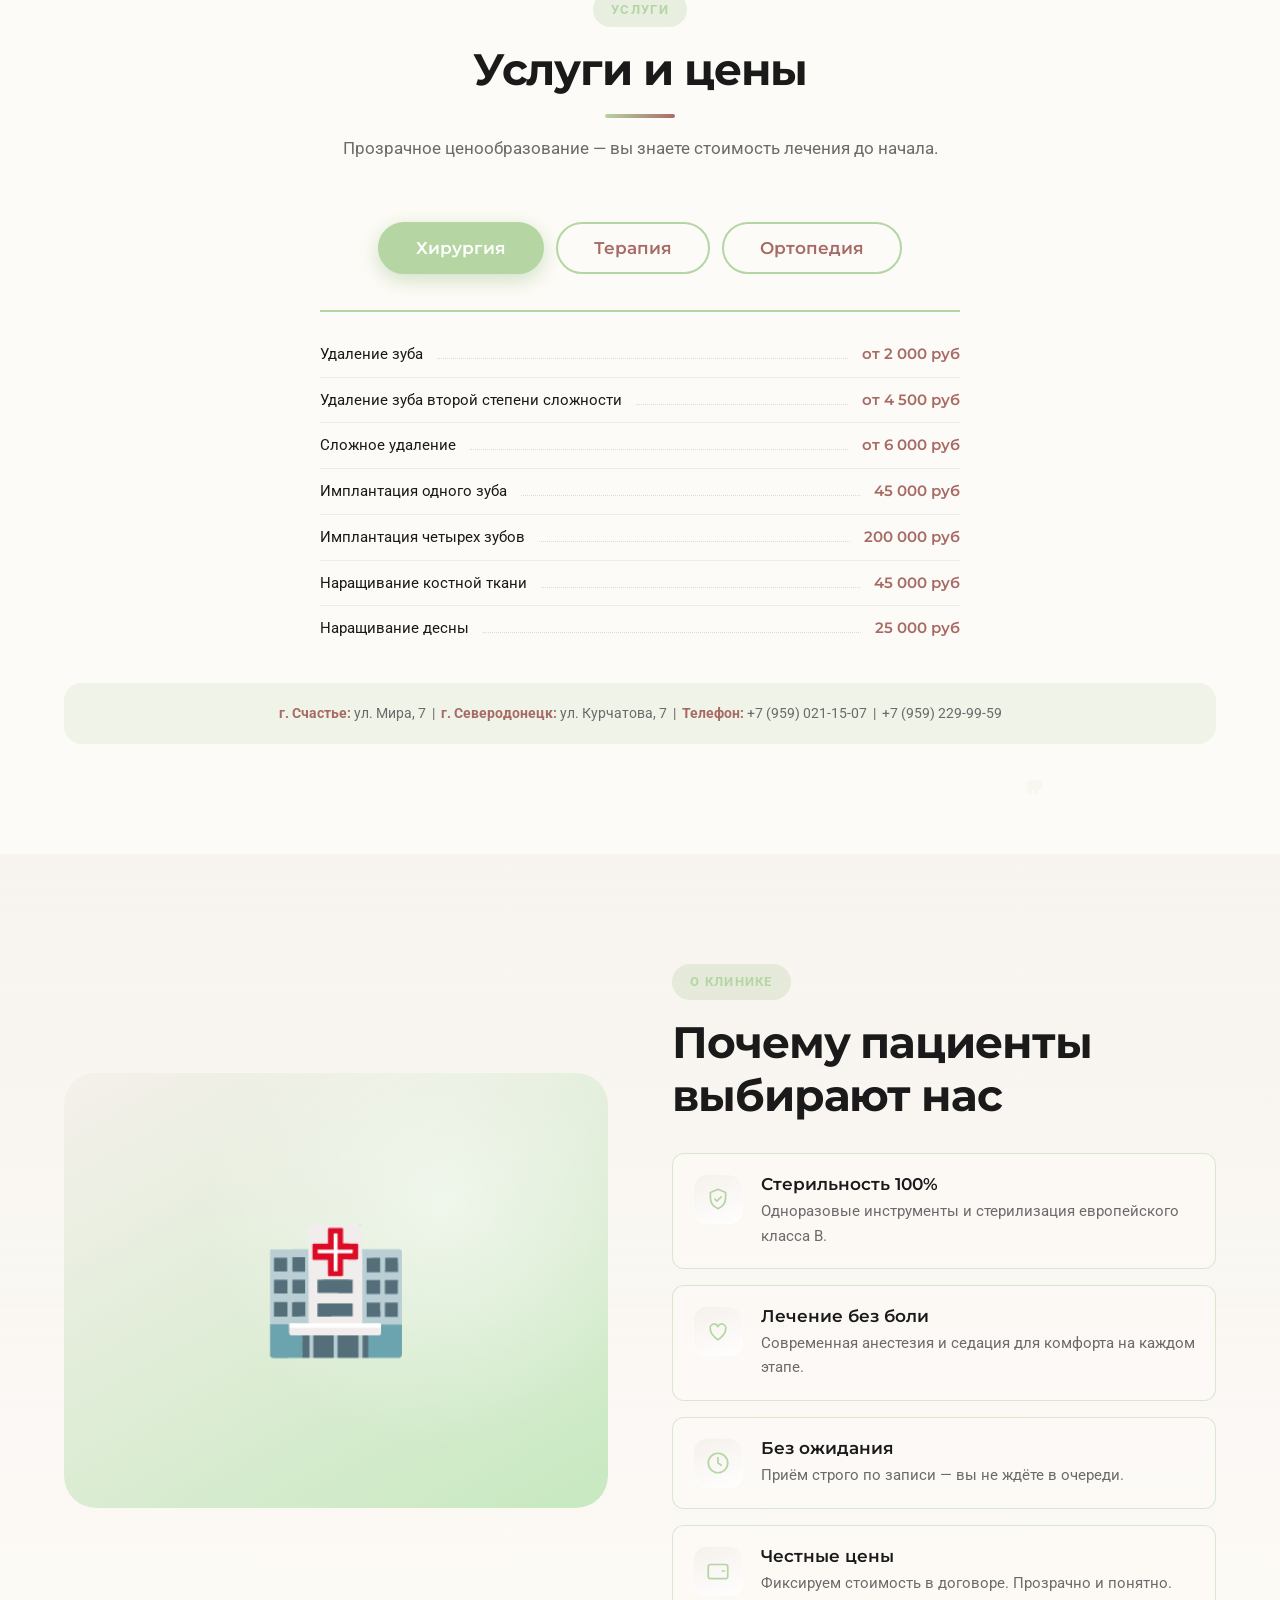
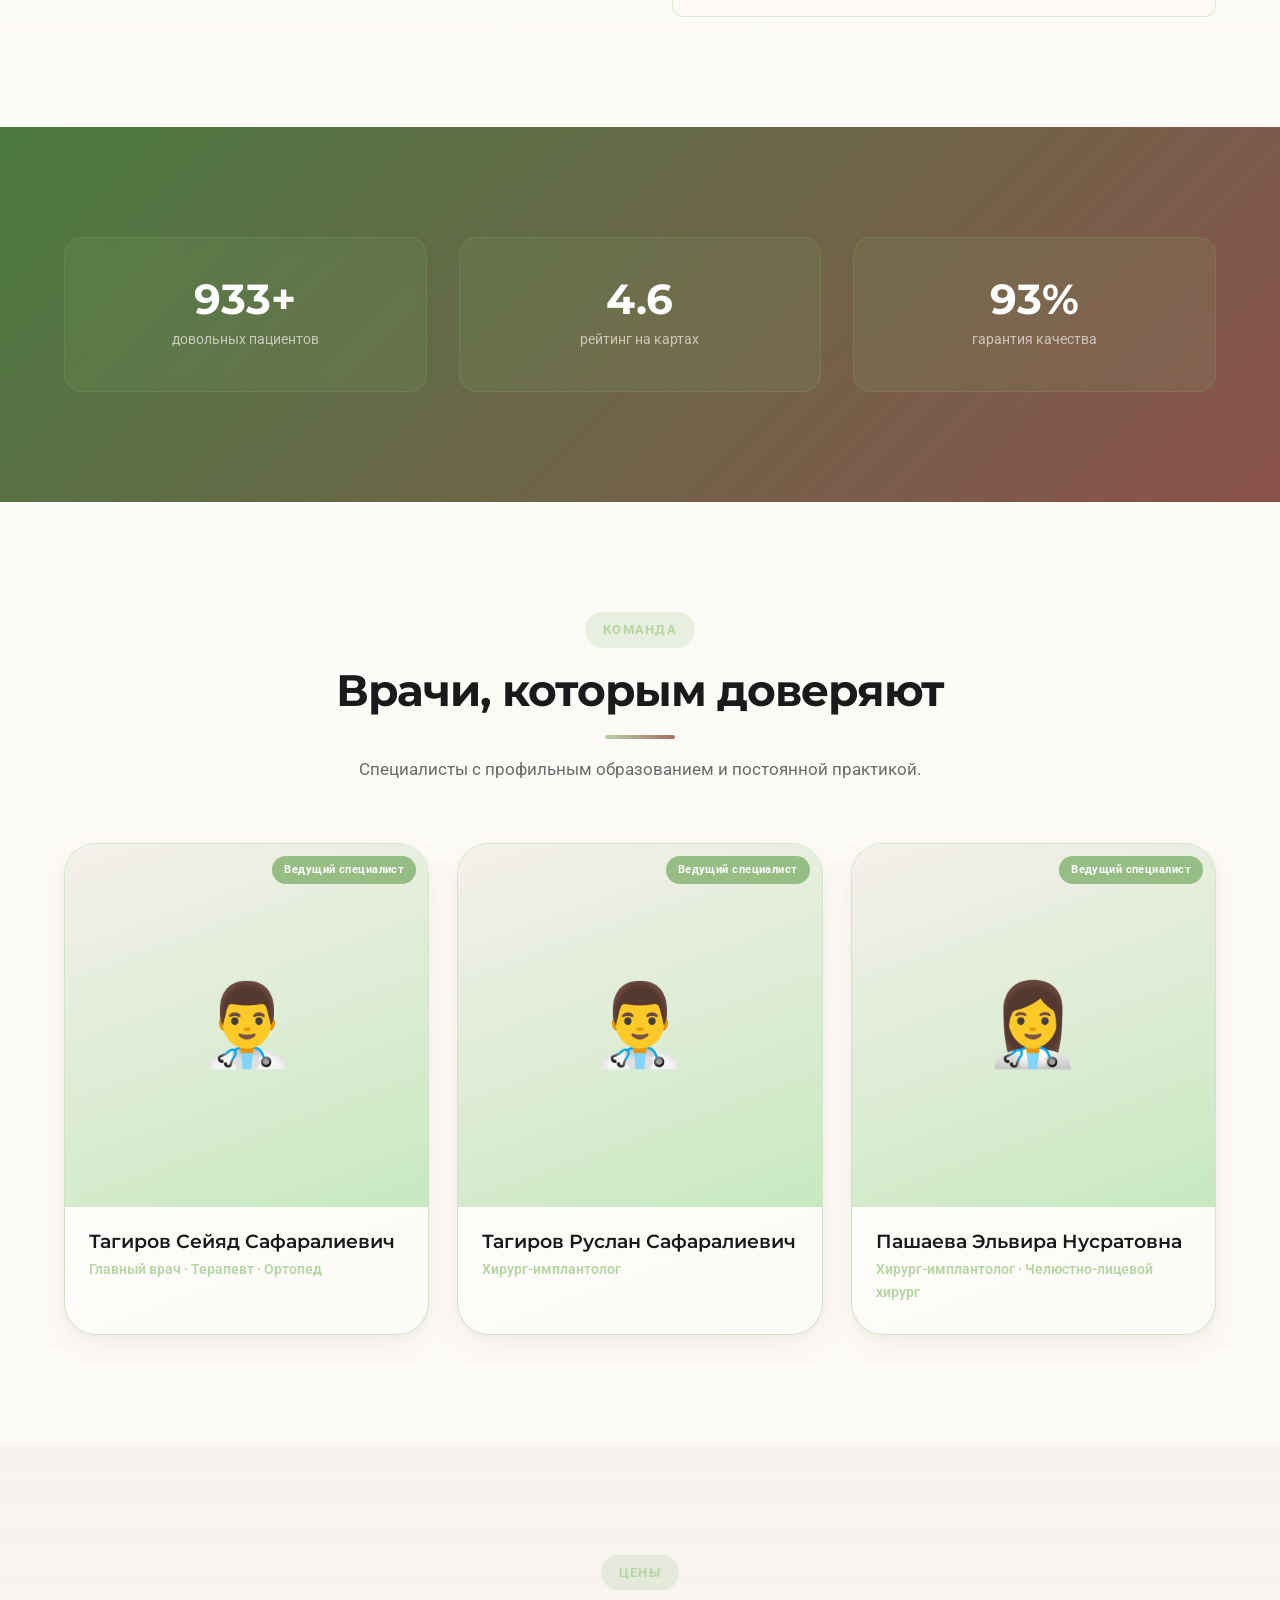
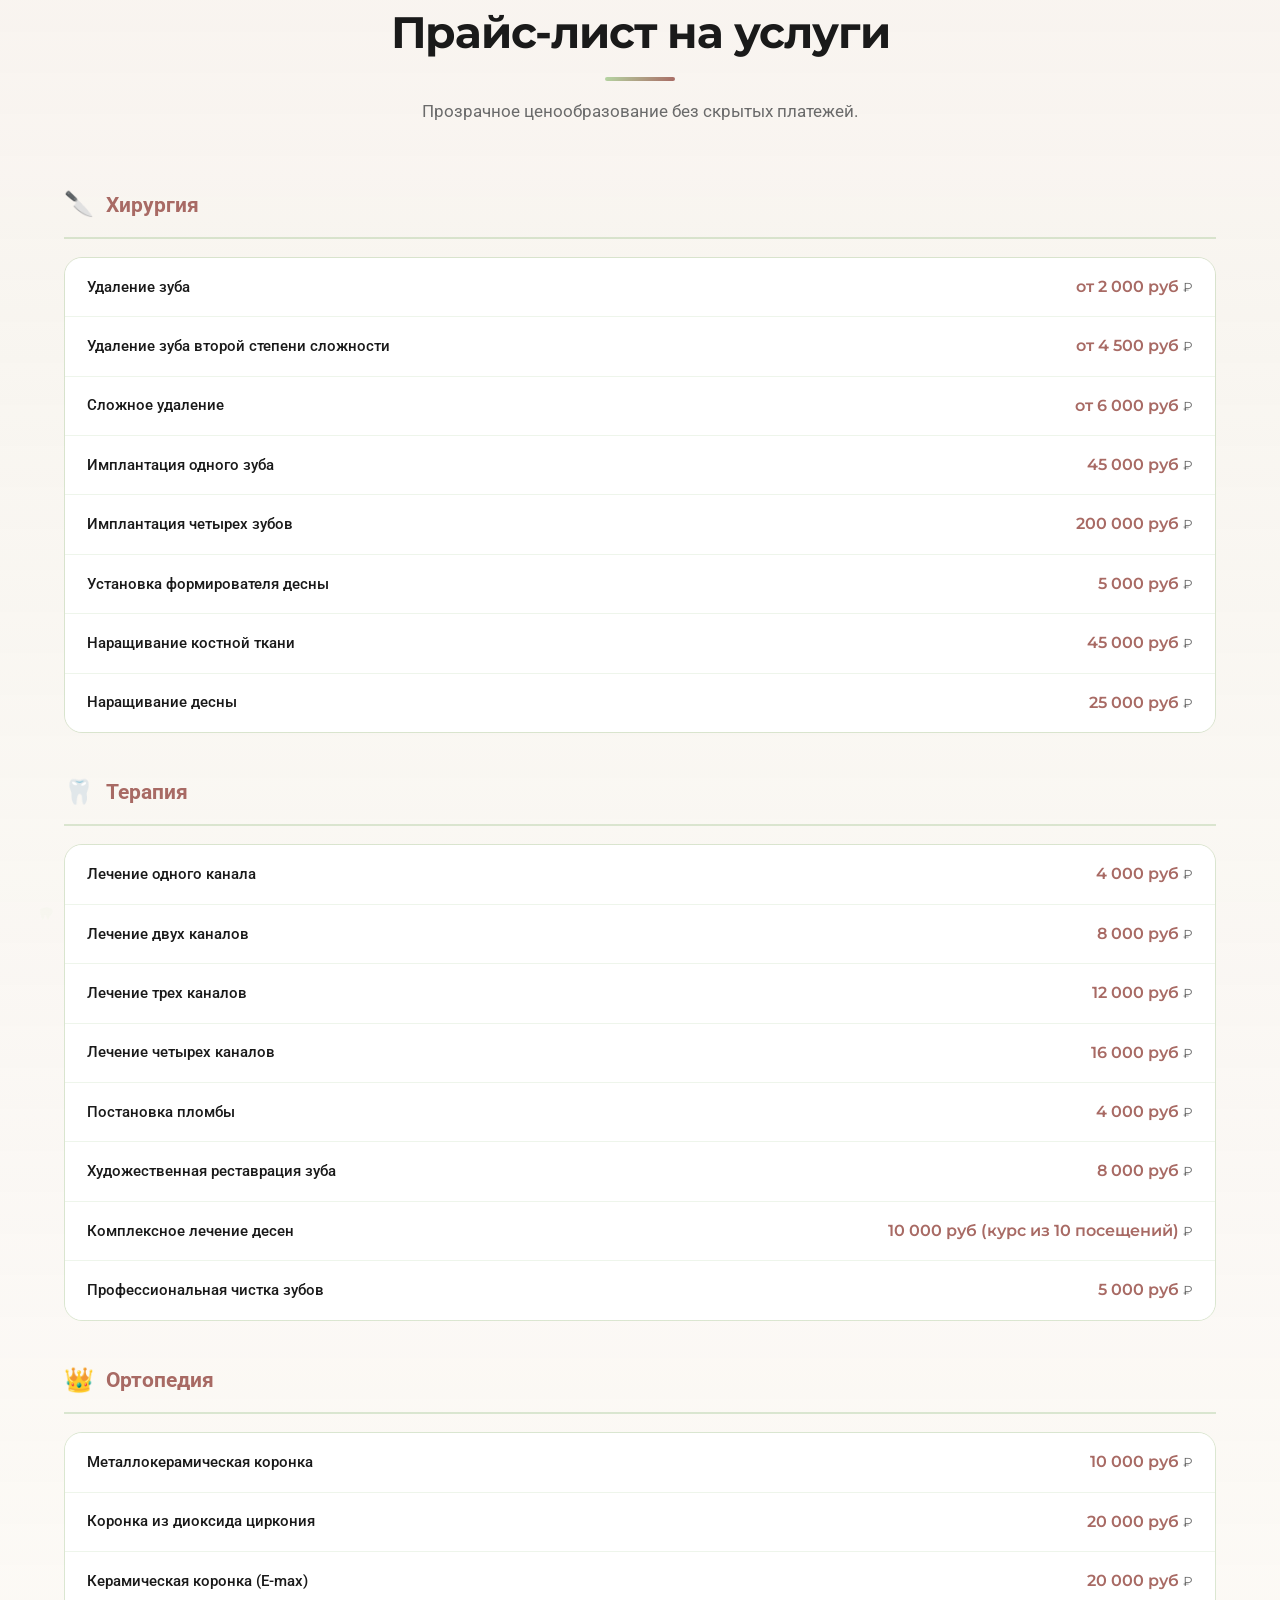
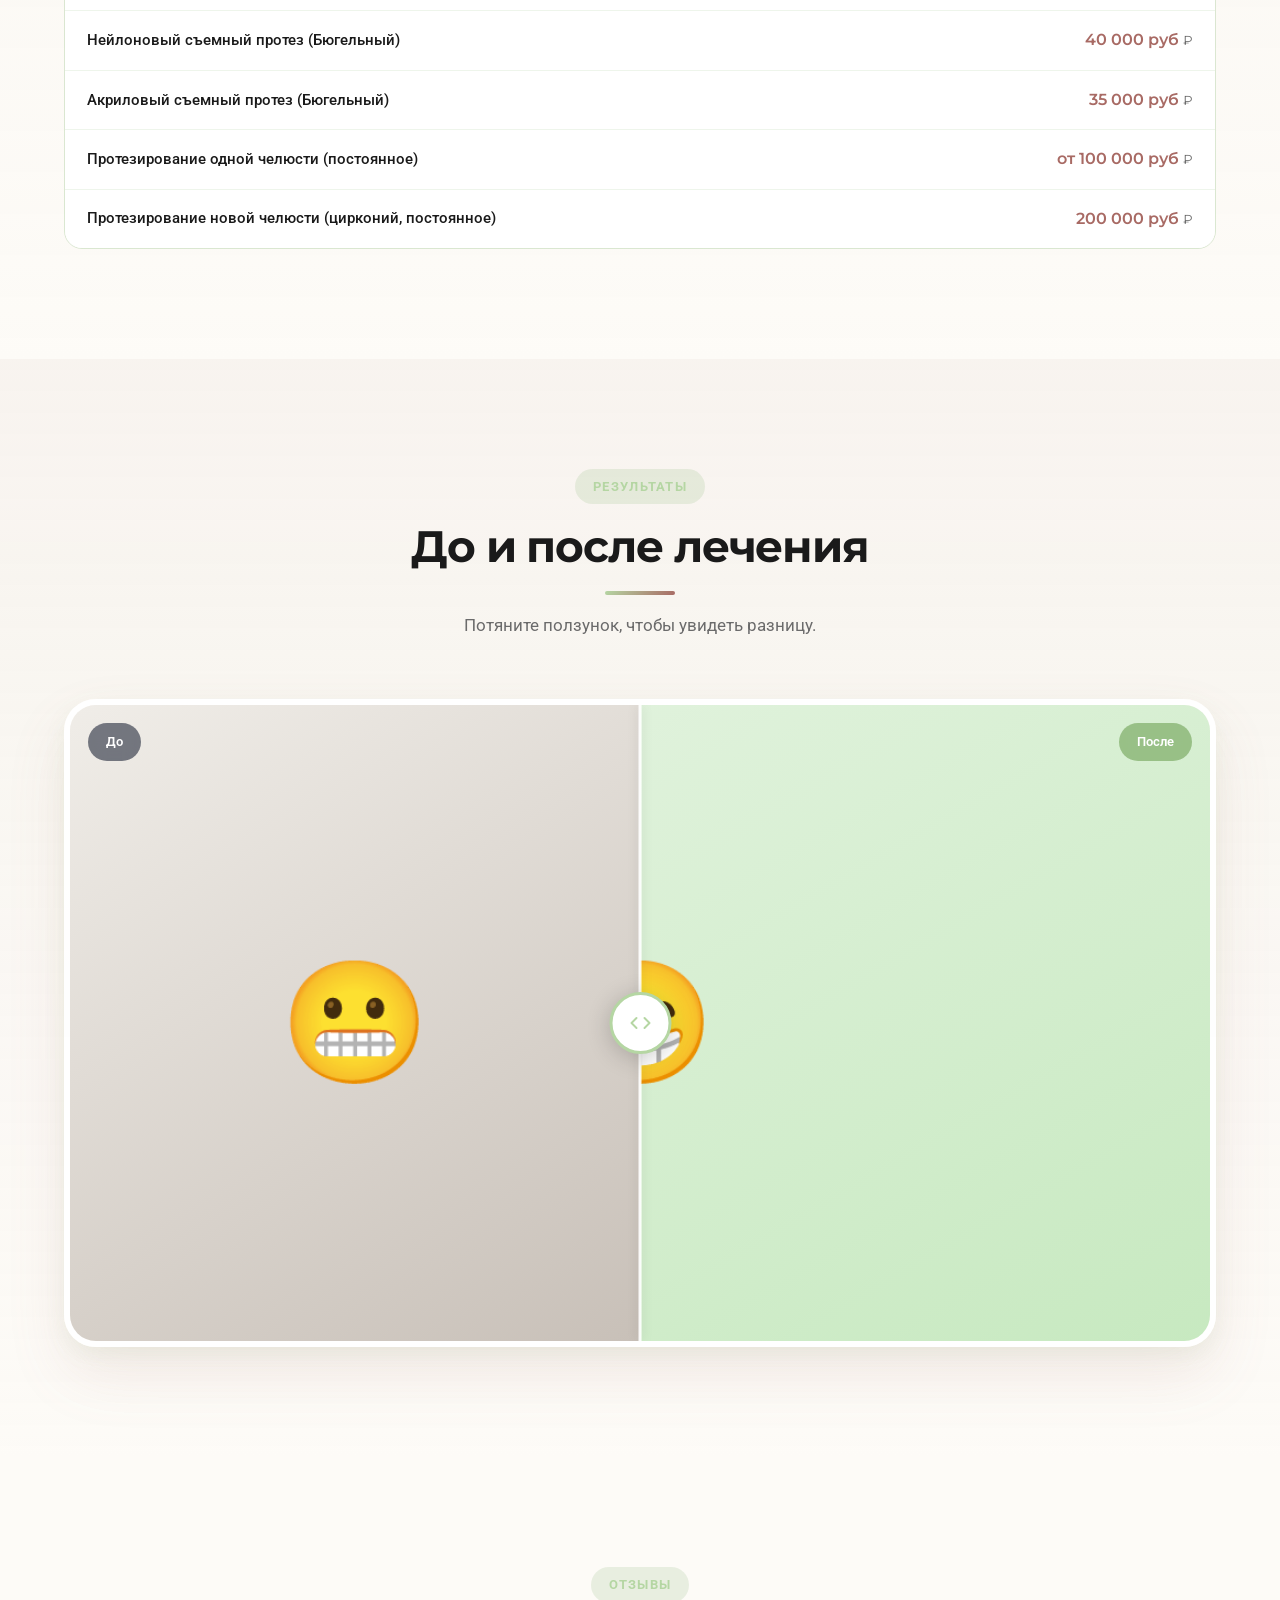
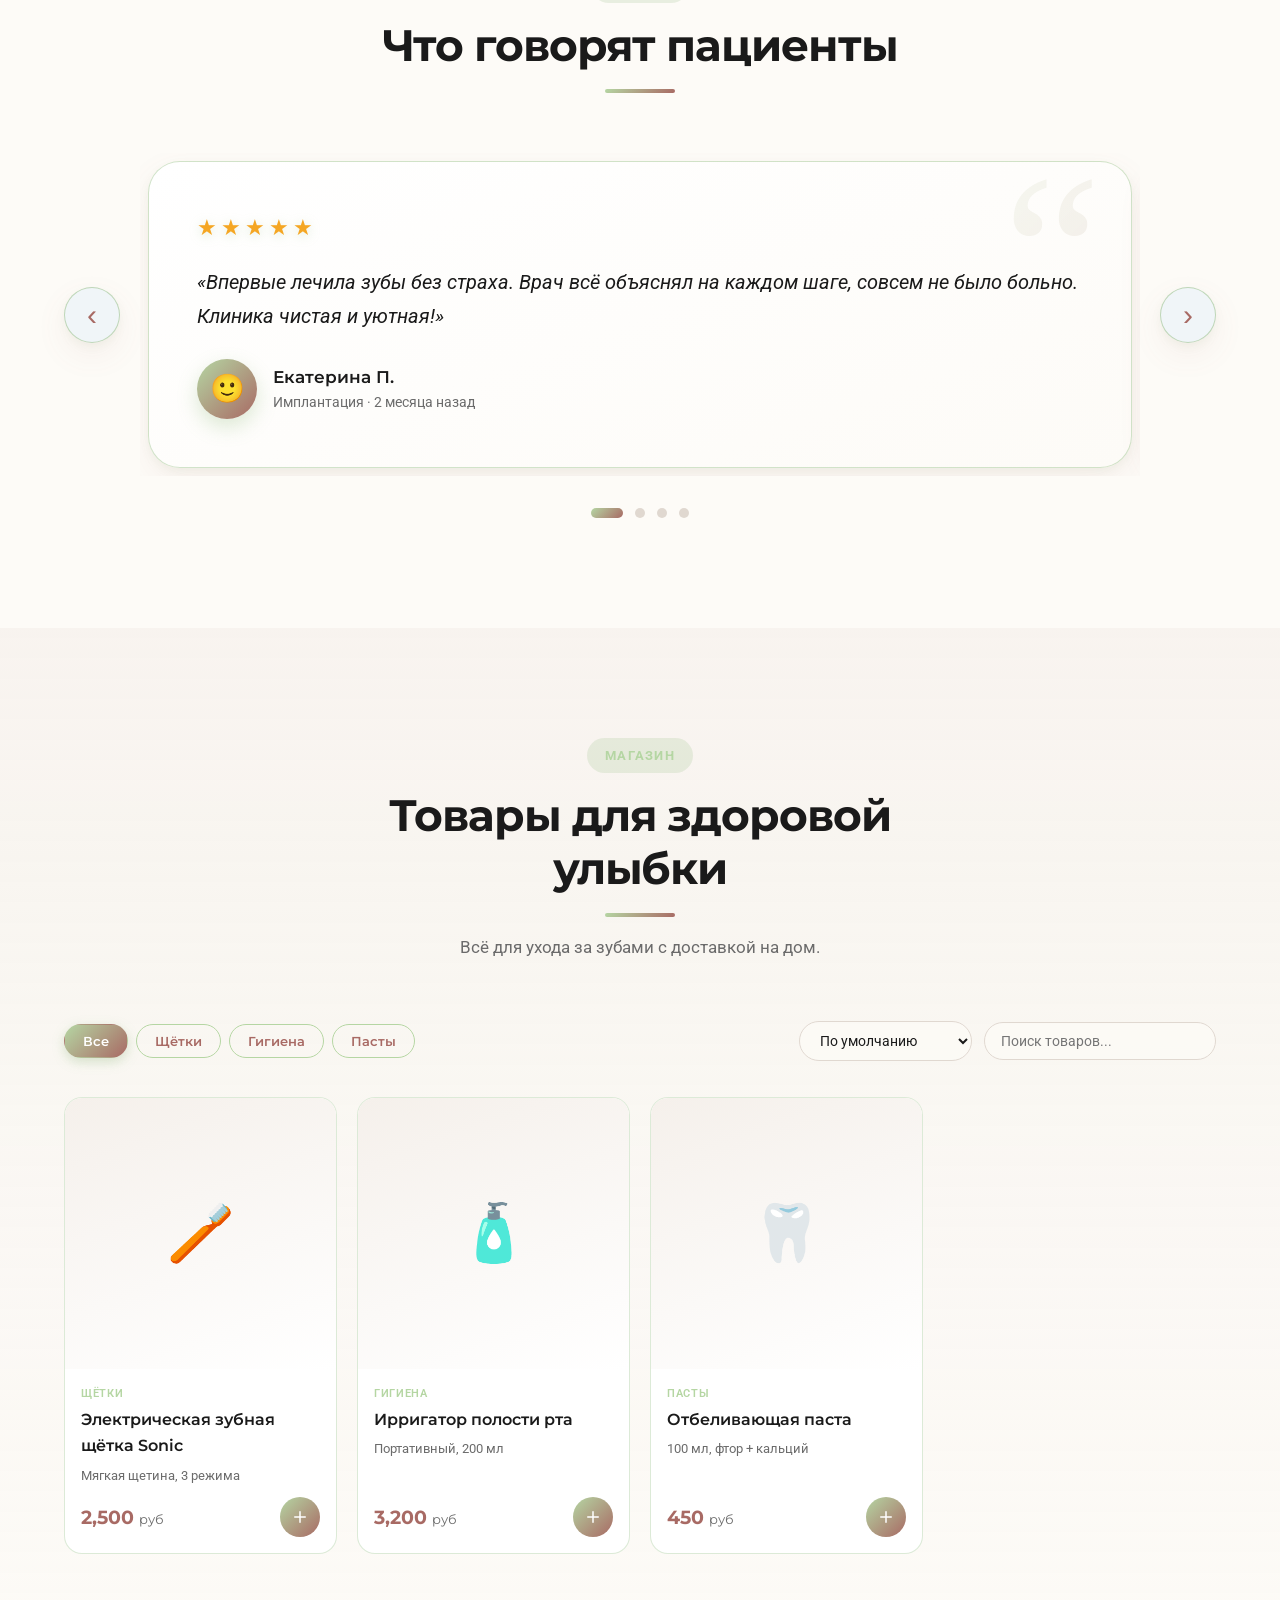
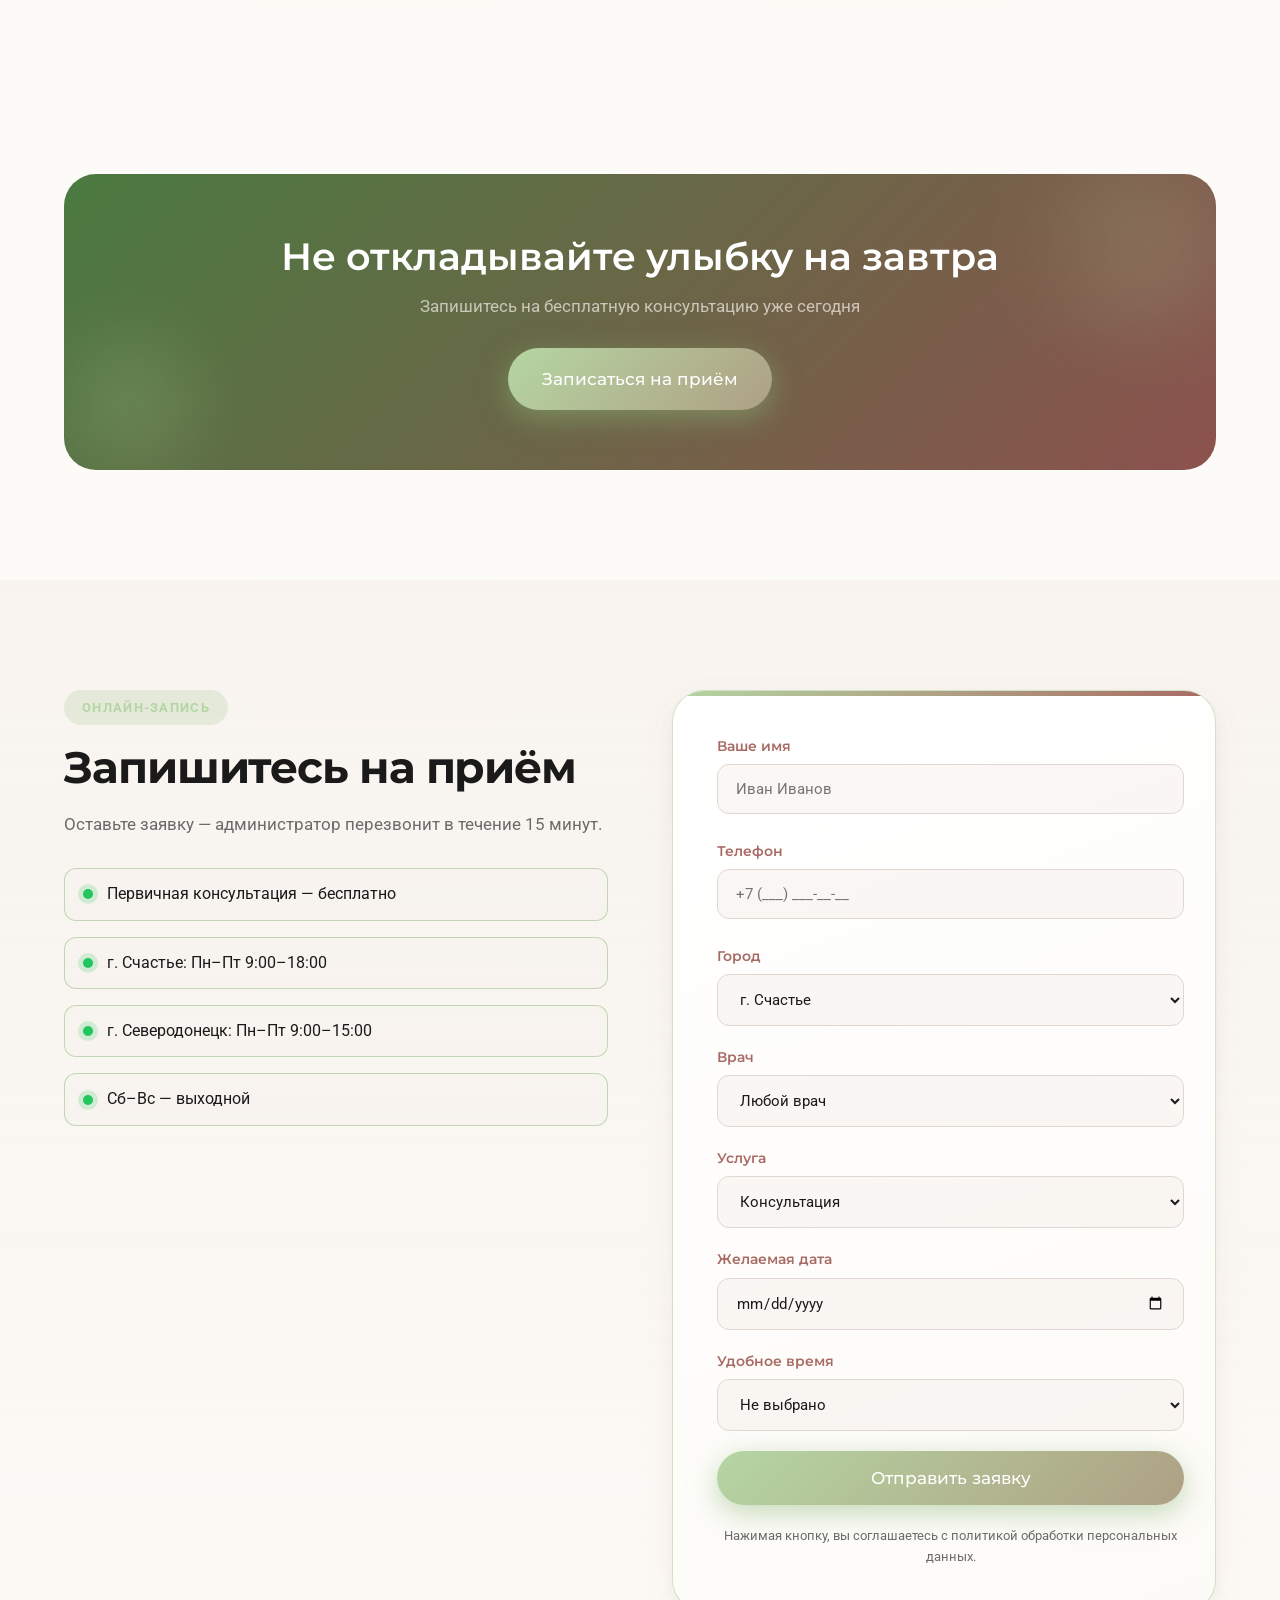
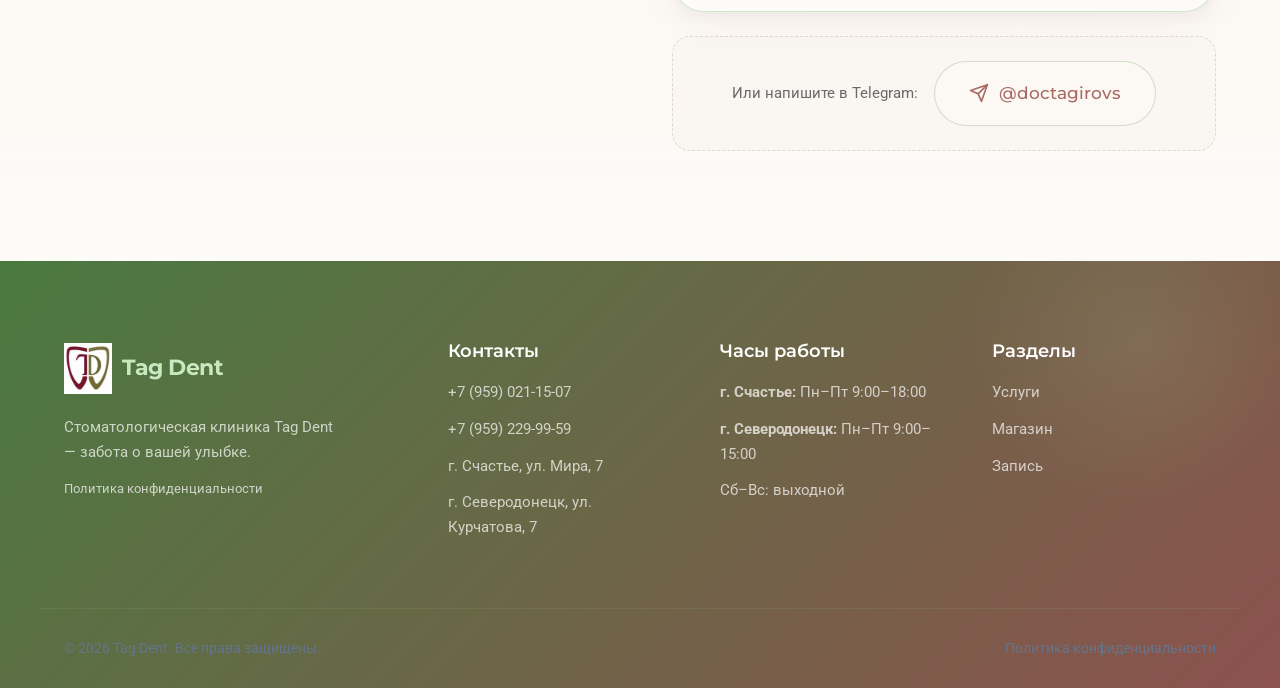
==== commit 241fc30b: "Add files via upload" ====
--- a/index.html
+++ b/index.html
@@ -379,6 +379,14 @@
               <label for="co-comment">Комментарий к заказу</label>
               <textarea id="co-comment" name="comment" rows="2" placeholder="Удобное время, домофон и т.п."></textarea>
             </div>
+            <div class="field" id="promoField" style="display:none">
+              <label for="co-promo">Промокод</label>
+              <div style="display:flex;gap:8px">
+                <input type="text" id="co-promo" placeholder="Введите код" style="flex:1;text-transform:uppercase">
+                <button type="button" class="btn btn--ghost btn--sm" id="promoApplyBtn" style="padding:8px 16px">Применить</button>
+              </div>
+              <span id="promoMsg" style="font-size:13px;margin-top:4px;display:block"></span>
+            </div>
             <button type="submit" class="btn btn--primary btn--lg btn--block">Оформить заказ</button>
             <div class="cart__success" id="cartSuccess">
               <span class="dot dot--green"></span> Заказ отправлен! Мы свяжемся с вами.
--- a/styles.css
+++ b/styles.css
@@ -748,6 +748,36 @@
 .shop-card__out { font-size: 12px; color: var(--muted); padding: 8px 12px; background: rgba(0,0,0,.04); border-radius: 999px; }
 .shop__empty { display: none; text-align: center; padding: 60px 20px; color: var(--muted); font-size: 16px; }
 
+/* ===== USER BTN IN HEADER ===== */
+.user-btn {
+  position: relative; width: 40px; height: 40px; border-radius: 50%;
+  border: 1.5px solid rgba(141,184,122,.4); background: rgba(253,251,247,.6);
+  color: var(--burgundy); cursor: pointer; display: grid; place-items: center;
+  transition: background .3s, transform .25s var(--spring), box-shadow .3s;
+  flex-shrink: 0;
+}
+.user-btn:hover { background: var(--pistachio); color: #fff; transform: scale(1.08); box-shadow: 0 4px 16px rgba(141,184,122,.35); }
+.user-btn.is-logged { background: var(--pistachio); color: #fff; }
+.user-btn.is-logged::after {
+  content: ''; position: absolute; top: 2px; right: 2px;
+  width: 10px; height: 10px; border-radius: 50%;
+  background: var(--green); border: 2px solid var(--surface);
+}
+
+/* ===== AUTH ===== */
+.auth__error {
+  color: #DC2626; font-size: 14px; text-align: center; display: none;
+}
+.auth__error.is-visible { display: block; }
+.auth-orders__empty { text-align: center; padding: 30px 0; color: var(--muted); font-size: 14px; }
+.auth-order {
+  padding: 14px 16px; background: rgba(245,240,235,.4); border-radius: var(--radius-sm);
+  border: 1px solid rgba(141,184,122,.2); margin-bottom: 12px;
+}
+.auth-order__date { font-size: 13px; color: var(--muted); margin-bottom: 4px; }
+.auth-order__items { font-size: 14px; margin-bottom: 4px; }
+.auth-order__total { font-family: var(--font-head); font-weight: 700; color: var(--burgundy); font-size: 15px; }
+
 /* ===== CART BTN IN HEADER ===== */
 .cart-btn {
   position: relative; width: 40px; height: 40px; border-radius: 50%;
@@ -842,6 +872,100 @@
 .shop__cats .shop__cat--all { background: var(--grad-primary); color: #fff; border-color: transparent; }
 .shop__cats .shop__cat--all:hover { opacity: .9; }
 .shop__cats .shop__cat--all.is-active { opacity: 1; box-shadow: 0 4px 12px rgba(141,184,122,.35); }
+
+/* ===== TOAST ===== */
+.toast-container { position: fixed; top: 84px; right: 20px; z-index: 999; display: grid; gap: 10px; pointer-events: none; }
+.toast {
+  pointer-events: auto; padding: 14px 20px; border-radius: var(--radius-sm);
+  background: var(--surface); box-shadow: 0 8px 32px rgba(0,0,0,.15);
+  border-left: 4px solid var(--pistachio); font-size: 14px;
+  display: flex; align-items: center; gap: 10px;
+  animation: toastIn .35s var(--spring), toastOut .3s var(--ease) forwards;
+  animation-fill-mode: forwards;
+  max-width: 360px;
+}
+.toast--success { border-left-color: var(--green); }
+.toast--error { border-left-color: #DC2626; }
+.toast--info { border-left-color: var(--pistachio); }
+@keyframes toastIn { from { transform: translateX(100%); opacity: 0; } to { transform: translateX(0); opacity: 1; } }
+@keyframes toastOut { 0%,70% { opacity: 1; } 100% { opacity: 0; transform: translateX(50px); } }
+
+/* ===== COOKIE BANNER ===== */
+.cookie-banner {
+  position: fixed; bottom: 0; left: 0; right: 0; z-index: 500;
+  background: var(--surface); border-top: 1px solid var(--border);
+  padding: 16px 24px; display: none; align-items: center; justify-content: center;
+  gap: 16px; flex-wrap: wrap; box-shadow: 0 -4px 20px rgba(0,0,0,.06);
+  font-size: 14px; color: var(--muted);
+}
+.cookie-banner.is-visible { display: flex; }
+.cookie-banner a { color: var(--burgundy); font-weight: 600; }
+.cookie-banner .btn { flex-shrink: 0; }
+
+/* ===== SCROLL TOP ===== */
+.scroll-top {
+  position: fixed; bottom: 88px; right: 28px; z-index: 89;
+  width: 48px; height: 48px; border-radius: 50%;
+  background: var(--surface); border: 1.5px solid var(--pistachio);
+  color: var(--burgundy); display: none; place-items: center;
+  box-shadow: var(--shadow-soft); cursor: pointer;
+  transition: transform .3s var(--spring), box-shadow .3s, opacity .3s;
+}
+.scroll-top.is-visible { display: grid; }
+.scroll-top:hover { transform: translateY(-4px); box-shadow: var(--shadow-hover); background: var(--pistachio); color: #fff; }
+
+/* ===== SHOP SORT ===== */
+.shop__sort-search { display: flex; gap: 12px; align-items: center; flex-wrap: wrap; }
+.shop__sort {
+  font-family: var(--font-body); font-size: 14px; padding: 10px 16px;
+  border: 1.5px solid var(--border); border-radius: 999px;
+  background: rgba(253,251,247,.7); color: var(--text); cursor: pointer;
+  transition: border-color .3s;
+}
+.shop__sort:focus { outline: none; border-color: var(--pistachio); }
+.shop__search-wrap { position: relative; }
+.shop__search-wrap input {
+  font-family: var(--font-body); font-size: 14px; padding: 10px 36px 10px 16px;
+  border: 1.5px solid var(--border); border-radius: 999px;
+  background: rgba(253,251,247,.7); min-width: 200px; color: var(--text);
+  transition: border-color .3s, box-shadow .3s;
+}
+.shop__search-wrap input:focus { outline: none; border-color: var(--pistachio); box-shadow: 0 0 0 3px rgba(141,184,122,.15); }
+.shop__search-clear {
+  position: absolute; right: 8px; top: 50%; transform: translateY(-50%);
+  background: none; border: none; font-size: 18px; color: var(--muted); cursor: pointer;
+  padding: 4px; display: none; line-height: 1;
+}
+.shop__search-clear.is-visible { display: block; }
+.shop__search-clear:hover { color: var(--burgundy); }
+
+/* ===== SKELETON LOADER ===== */
+.shop__loading { display: none; }
+.shop__loading.is-visible { display: block; }
+.shop__skeleton-grid { display: grid; grid-template-columns: repeat(4, 1fr); gap: 20px; }
+.shop__skeleton-card {
+  background: var(--surface); border-radius: var(--radius);
+  border: 1px solid var(--border); overflow: hidden; padding: 0;
+}
+.shop__skeleton-img { aspect-ratio: 1; background: linear-gradient(90deg, var(--bg-tint) 25%, #e8e2dc 50%, var(--bg-tint) 75%); background-size: 200% 100%; animation: shimmer 1.5s infinite; }
+.shop__skeleton-line { height: 14px; margin: 12px 16px 0; border-radius: 8px; background: linear-gradient(90deg, var(--bg-tint) 25%, #e8e2dc 50%, var(--bg-tint) 75%); background-size: 200% 100%; animation: shimmer 1.5s infinite; }
+.shop__skeleton-line:last-child { margin-bottom: 16px; }
+@keyframes shimmer { 0% { background-position: 200% 0; } 100% { background-position: -200% 0; } }
+
+/* ===== PRODUCT MODAL ===== */
+.pmodal__img { aspect-ratio: 1; background: var(--grad-soft); border-radius: var(--radius); display: grid; place-items: center; font-size: 72px; margin-bottom: 20px; }
+.pmodal__cat { font-size: 12px; font-weight: 600; color: var(--pistachio); text-transform: uppercase; letter-spacing: .08em; }
+.pmodal__price { font-family: var(--font-head); font-size: 24px; font-weight: 700; color: var(--burgundy); margin: 12px 0; }
+.pmodal__desc { font-size: 15px; color: var(--muted); line-height: 1.7; margin-bottom: 20px; }
+.pmodal__add {
+  width: 100%; padding: 16px; border-radius: 999px; border: none;
+  background: var(--grad-primary); color: #fff; cursor: pointer;
+  font-family: var(--font-head); font-size: 16px; font-weight: 600;
+  transition: transform .3s var(--spring), box-shadow .3s;
+}
+.pmodal__add:hover { transform: translateY(-2px) scale(1.01); box-shadow: 0 8px 24px rgba(141,184,122,.4); }
+.pmodal__add.is-added { background: var(--green); }
+.pmodal__out { text-align: center; padding: 16px; color: var(--muted); border: 1px dashed var(--border); border-radius: var(--radius-sm); }
 
 /* ===== MEDIA ===== */
 @media (max-width: 1100px) {
@@ -1073,6 +1197,7 @@
   .cart-modal__header { padding: 18px 18px 0; }
   .cart-modal__body { padding: 16px 18px; }
   .cart-modal__footer { padding: 0 18px 18px; }
+  .user-btn, .cart-btn { width: 36px; height: 36px; }
   .cart-item { padding: 10px 12px; gap: 10px; }
   .cart-item__name { font-size: 14px; }
   .shop__cats { gap: 6px; }
